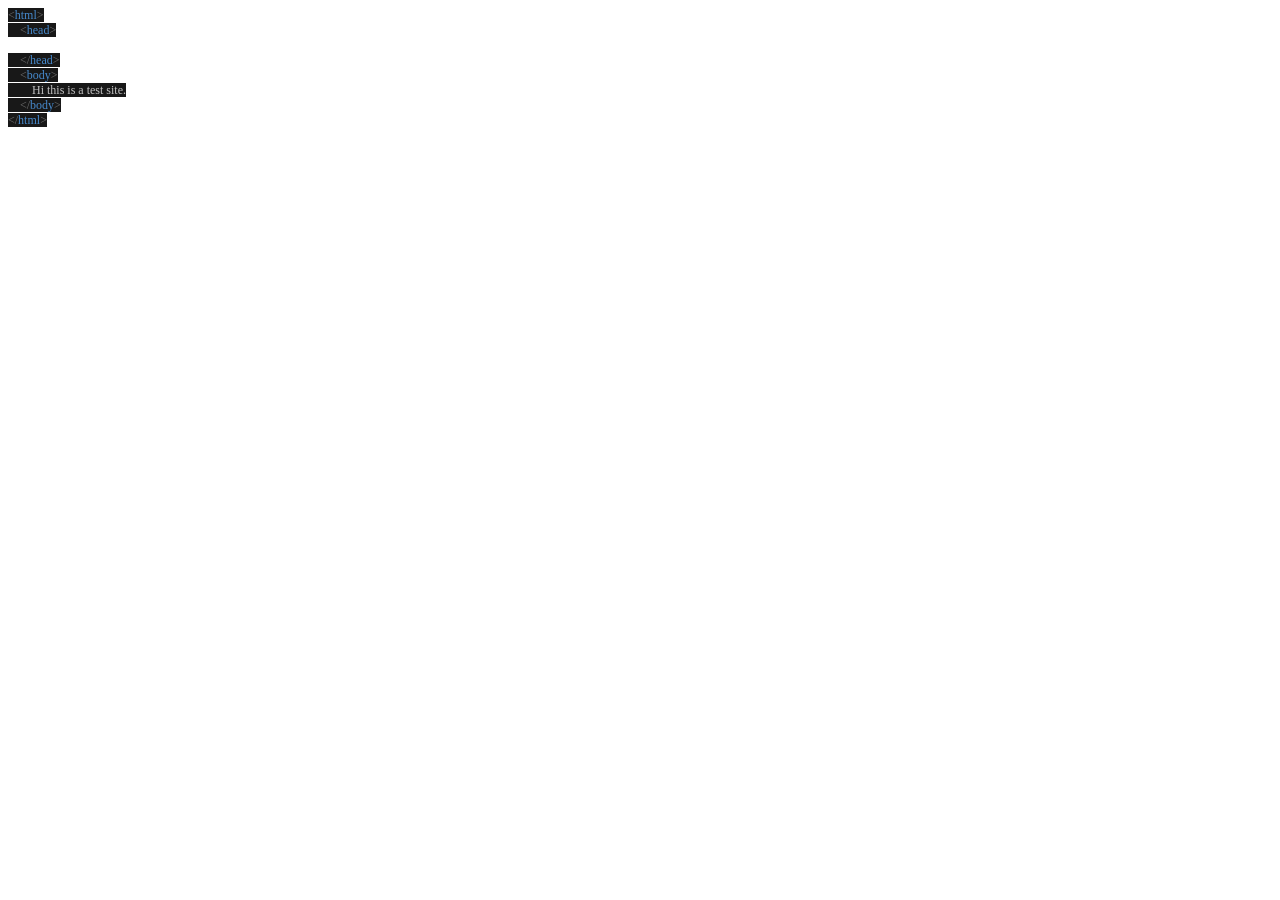
==== index.html @ cca5cbcf "Initial page" ====
<!DOCTYPE html PUBLIC "-//W3C//DTD HTML 4.01//EN" "http://www.w3.org/TR/html4/strict.dtd">
<html>
<head>
  <meta http-equiv="Content-Type" content="text/html; charset=utf-8">
  <meta http-equiv="Content-Style-Type" content="text/css">
  <title></title>
  <meta name="Generator" content="Cocoa HTML Writer">
  <meta name="CocoaVersion" content="2685.7">
  <style type="text/css">
    p.p1 {margin: 0.0px 0.0px 0.0px 0.0px; font: 12.0px Menlo; color: #4689cc; -webkit-text-stroke: #4689cc}
    p.p2 {margin: 0.0px 0.0px 0.0px 0.0px; font: 12.0px Menlo; color: #c1c1c1; -webkit-text-stroke: #c1c1c1}
    p.p3 {margin: 0.0px 0.0px 0.0px 0.0px; font: 12.0px Menlo; color: #c1c1c1; -webkit-text-stroke: #c1c1c1; min-height: 14.0px}
    span.s1 {font-kerning: none; color: #6d6d6d; background-color: #181818; -webkit-text-stroke: 0px #6d6d6d}
    span.s2 {font-kerning: none; background-color: #181818}
    span.s3 {font-kerning: none; color: #4689cc; background-color: #181818; -webkit-text-stroke: 0px #4689cc}
    span.s4 {font-kerning: none}
  </style>
</head>
<body>
<p class="p1"><span class="s1">&lt;</span><span class="s2">html</span><span class="s1">&gt;</span></p>
<p class="p2"><span class="s2"><span class="Apple-converted-space">    </span></span><span class="s1">&lt;</span><span class="s3">head</span><span class="s1">&gt;</span></p>
<p class="p3"><span class="s4"></span><br></p>
<p class="p2"><span class="s2"><span class="Apple-converted-space">    </span></span><span class="s1">&lt;/</span><span class="s3">head</span><span class="s1">&gt;</span></p>
<p class="p2"><span class="s2"><span class="Apple-converted-space">    </span></span><span class="s1">&lt;</span><span class="s3">body</span><span class="s1">&gt;</span></p>
<p class="p2"><span class="s2"><span class="Apple-converted-space">        </span>Hi this is a test site.</span></p>
<p class="p2"><span class="s2"><span class="Apple-converted-space">    </span></span><span class="s1">&lt;/</span><span class="s3">body</span><span class="s1">&gt;</span></p>
<p class="p1"><span class="s1">&lt;/</span><span class="s2">html</span><span class="s1">&gt;</span></p>
</body>
</html>
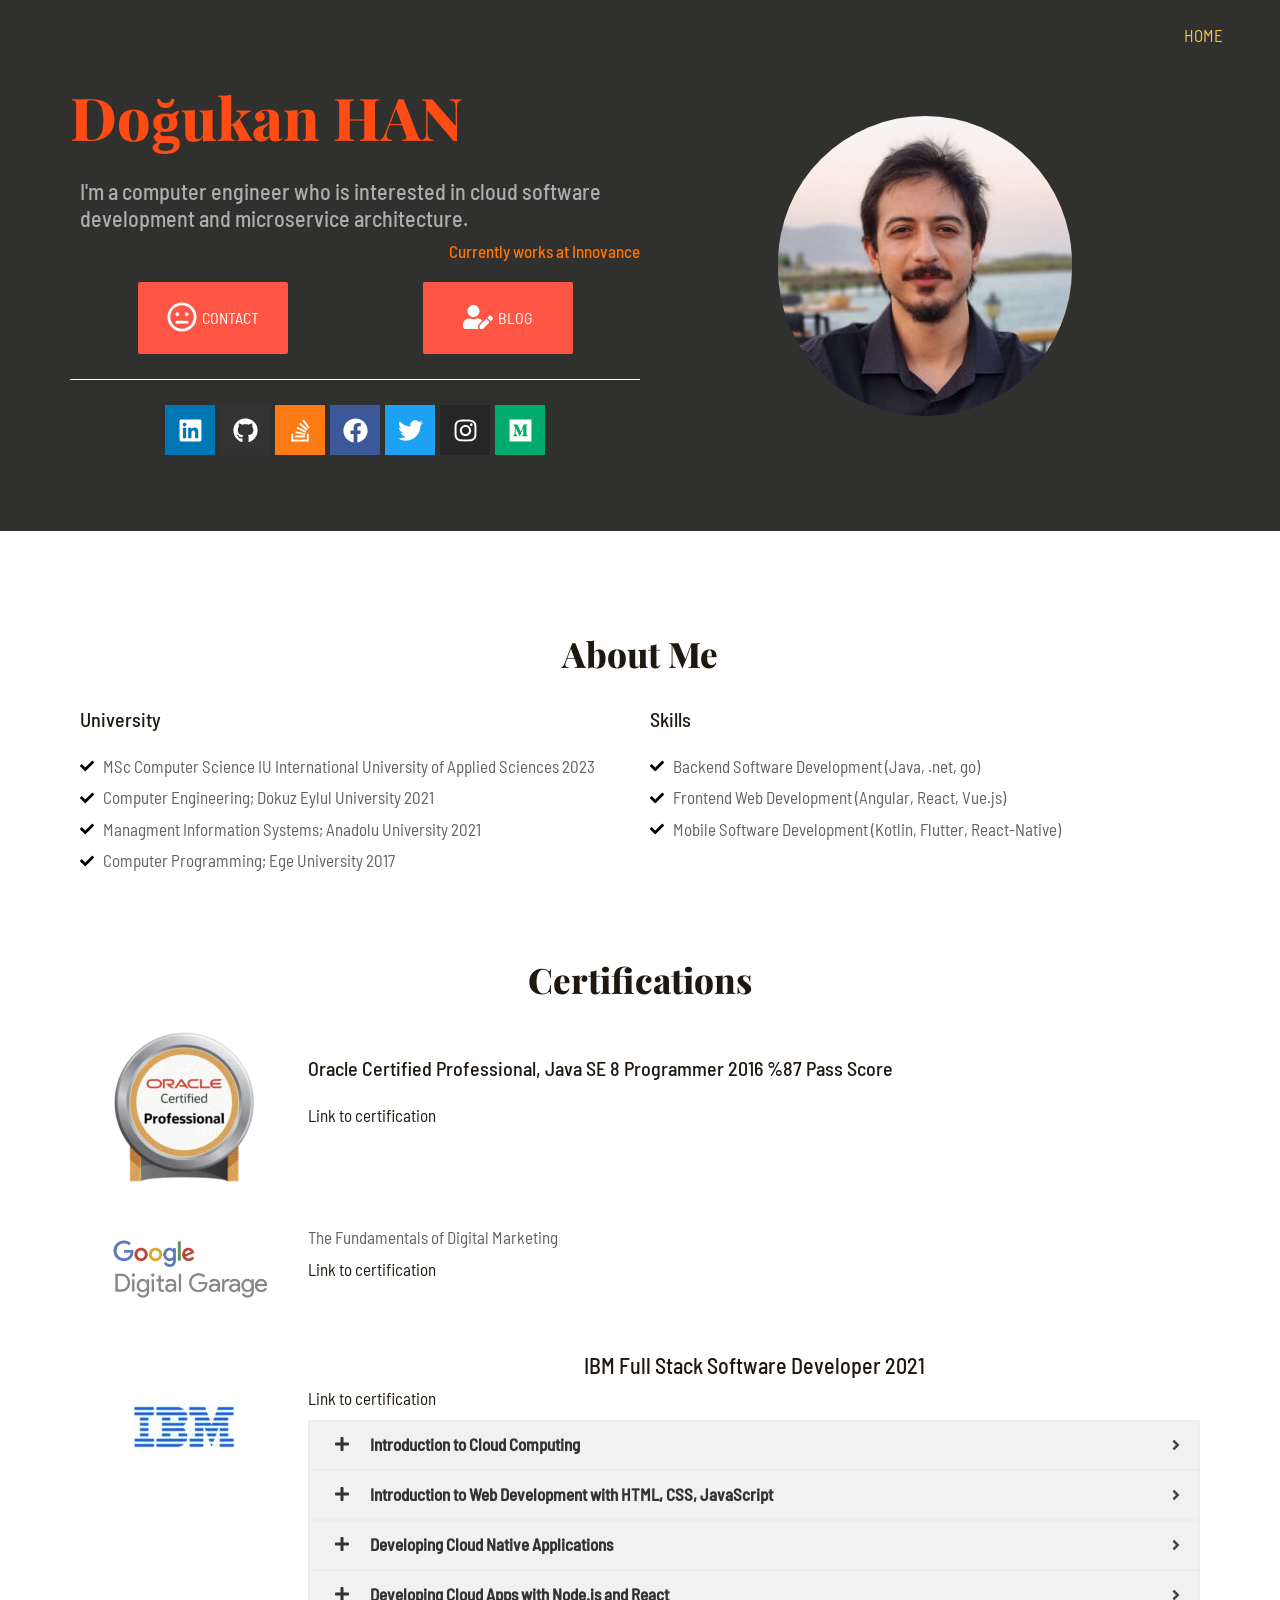
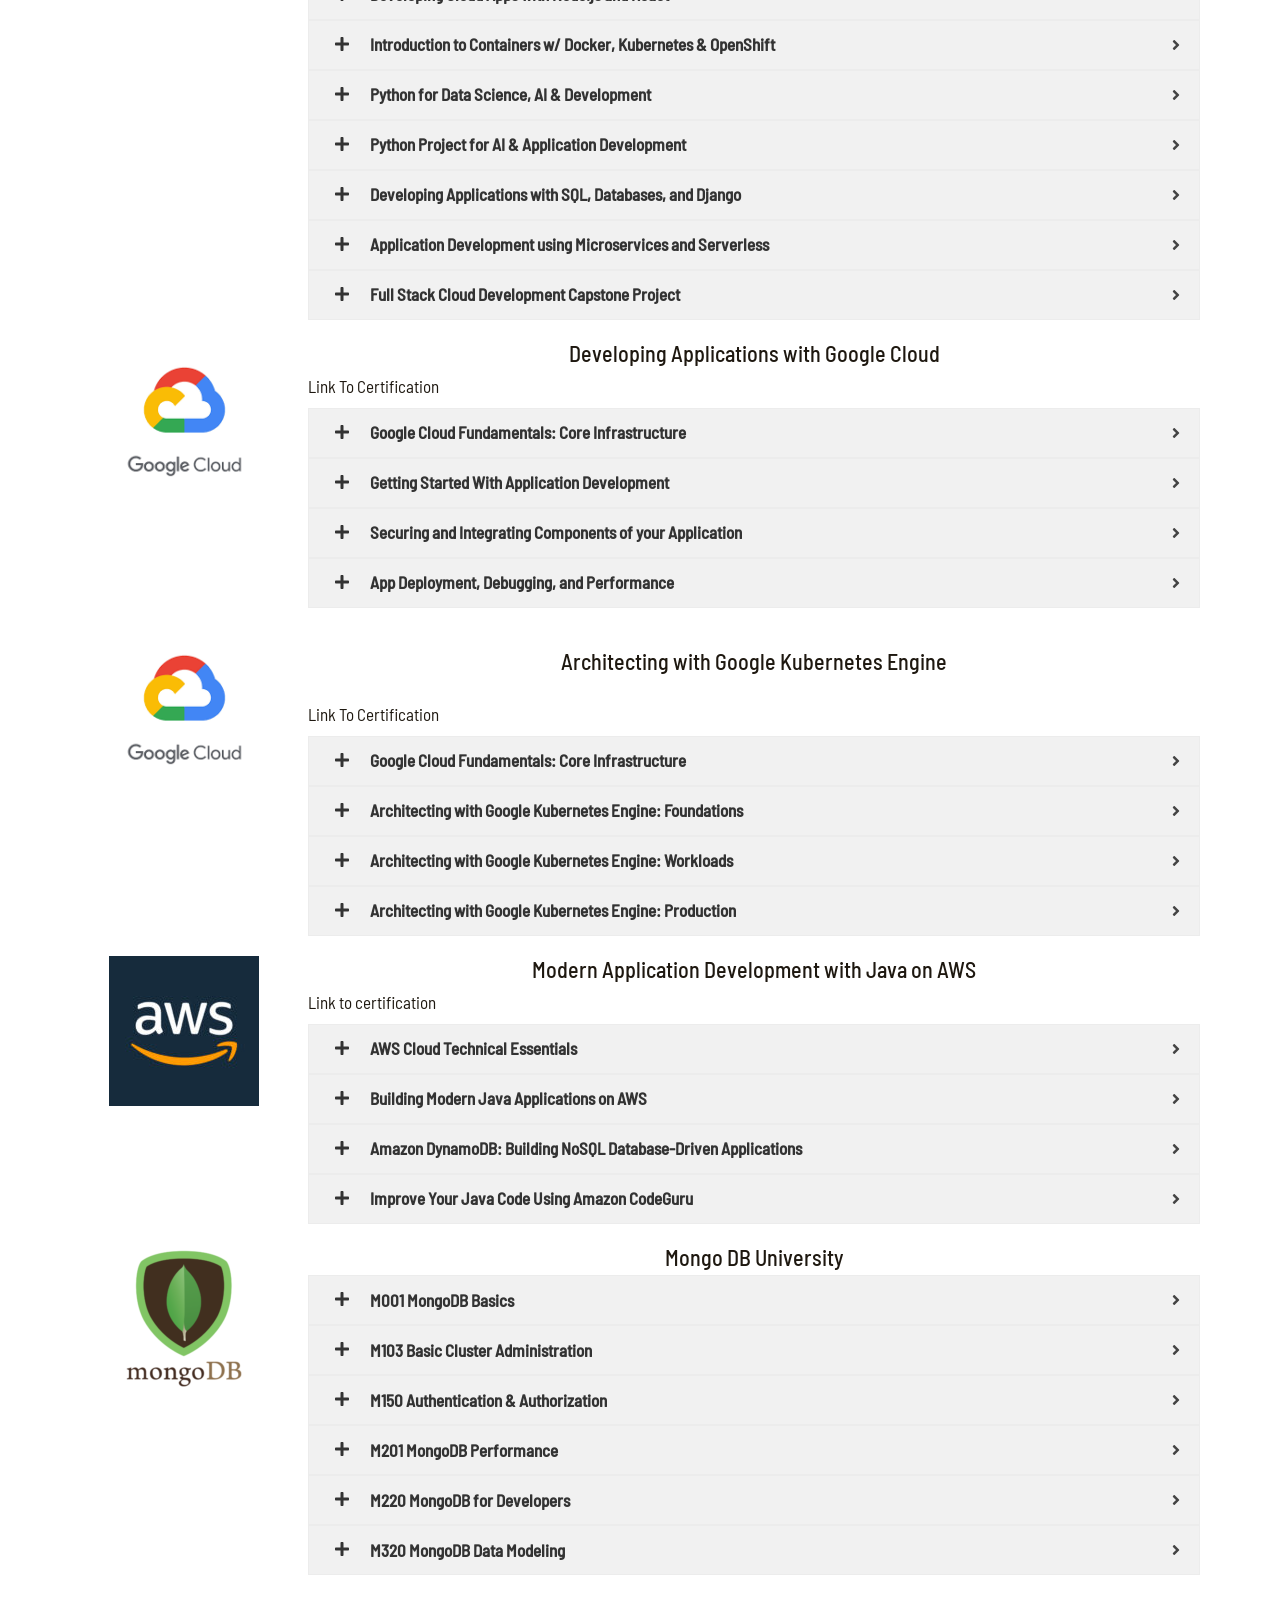
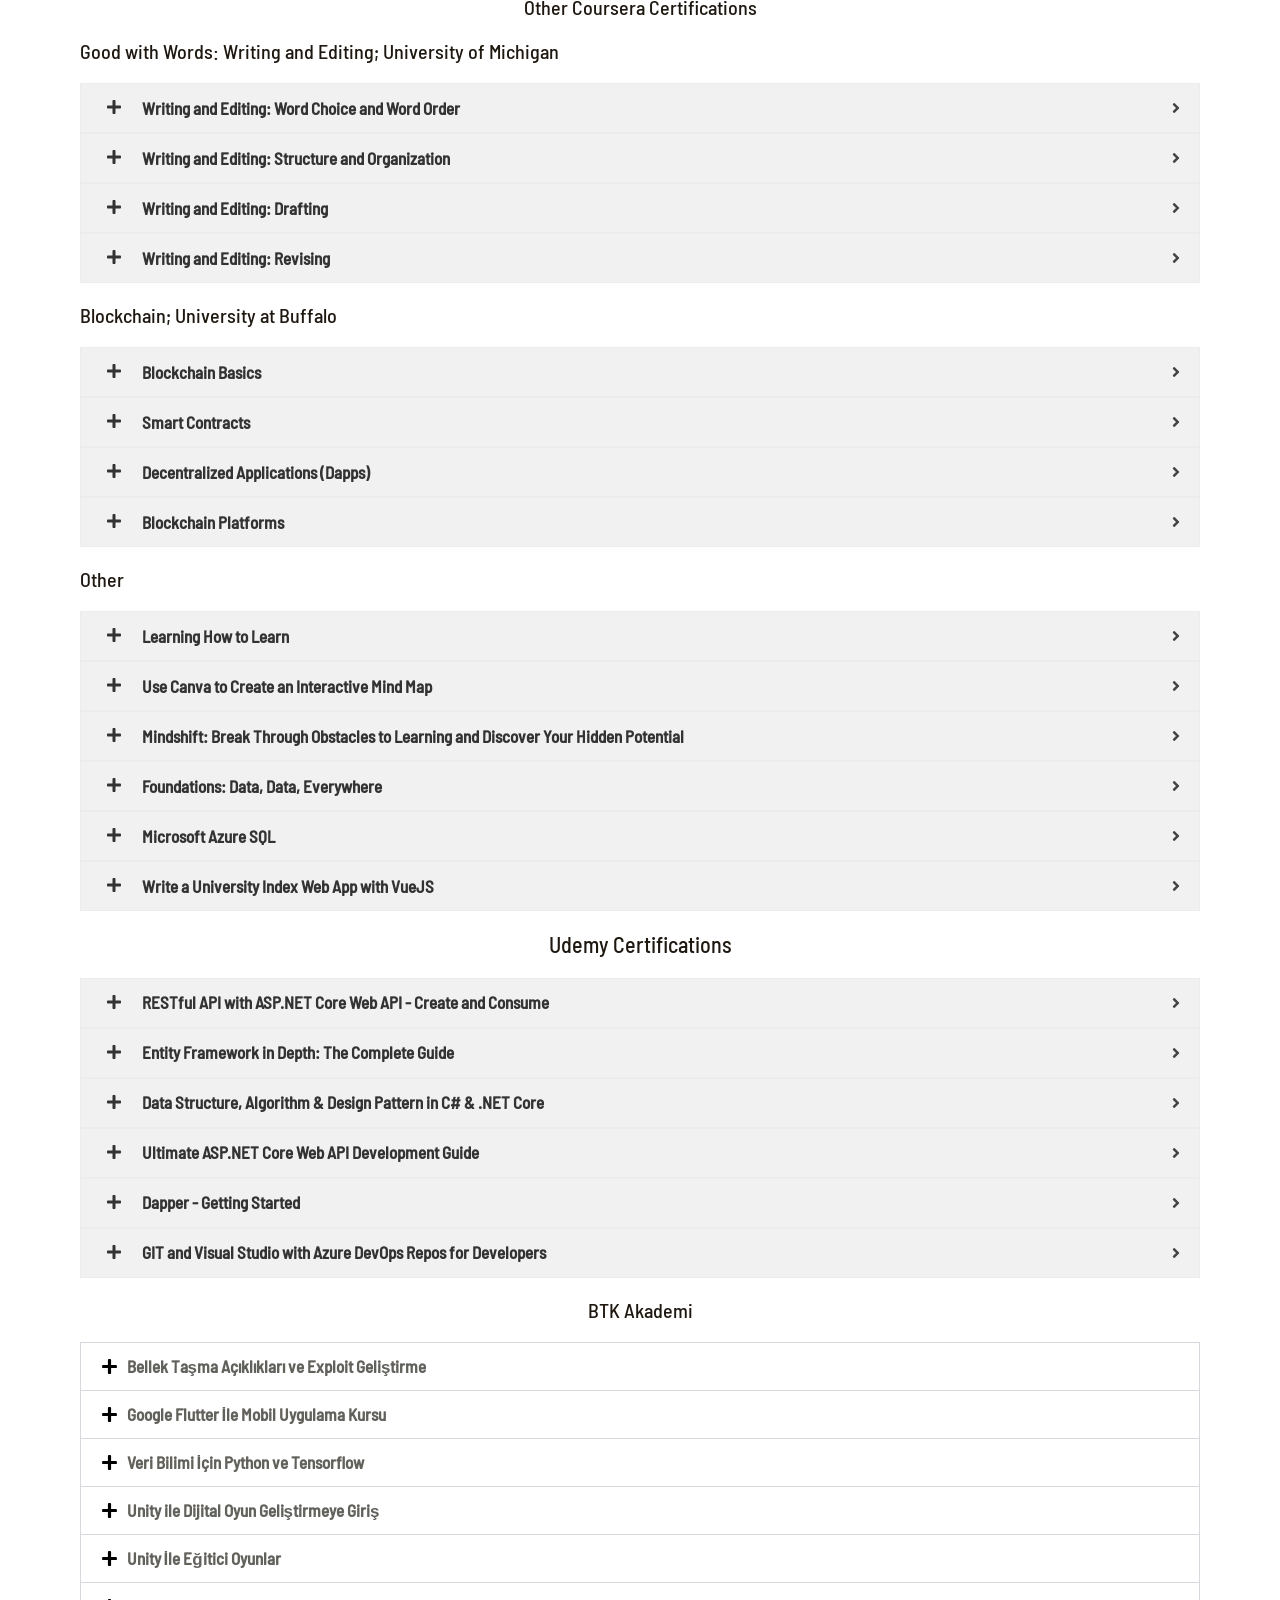
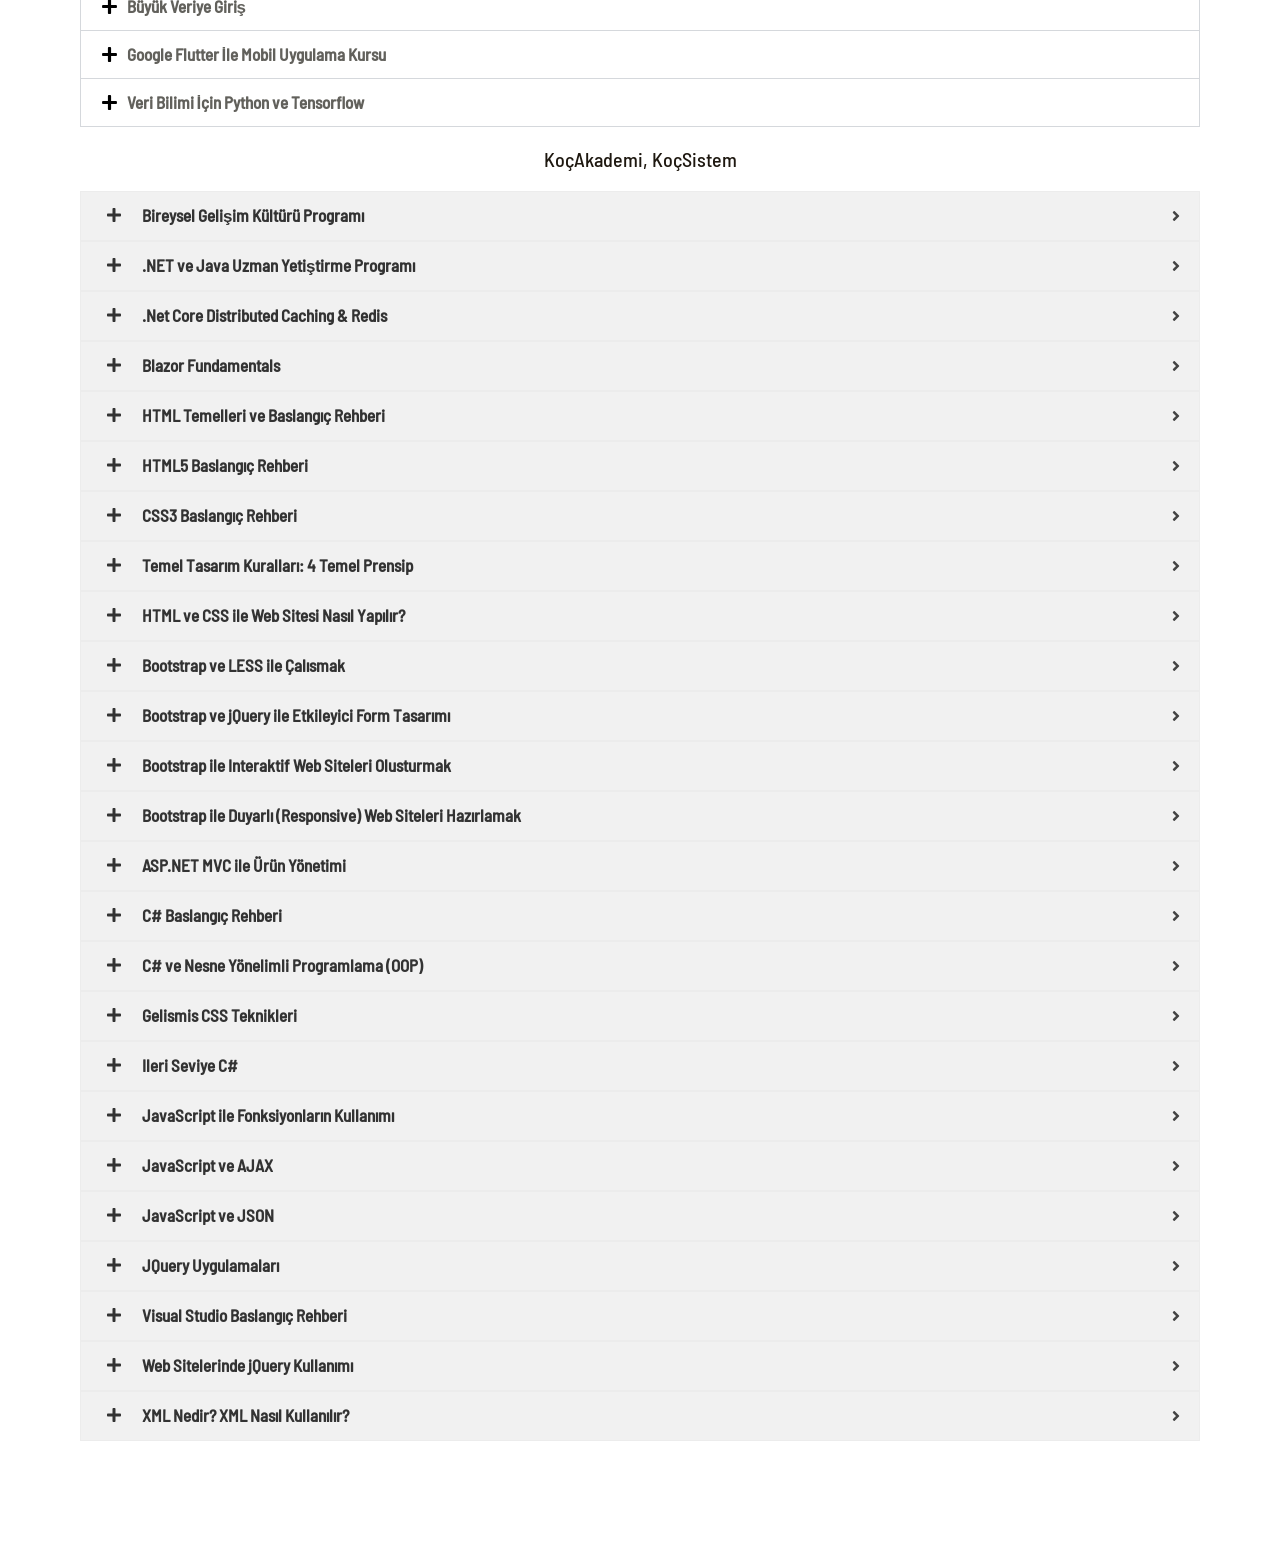
==== commit 81b5bfbe: "Update" ====
--- a/index.html
+++ b/index.html
@@ -1,29 +1,890 @@
-<!DOCTYPE html PUBLIC "-//W3C//DTD HTML 4.01//EN" "http://www.w3.org/TR/html4/strict.dtd">
-<html>
+<!doctype html>
+<!DOCTYPE html>
+
+<html lang="en">
 <head>
-  <meta http-equiv="Content-Type" content="text/html; charset=utf-8">
-  <meta http-equiv="Content-Style-Type" content="text/css">
-  <title></title>
-  <meta name="Generator" content="Cocoa HTML Writer">
-  <meta name="CocoaVersion" content="2685.7">
-  <style type="text/css">
-    p.p1 {margin: 0.0px 0.0px 0.0px 0.0px; font: 12.0px Menlo; color: #4689cc; -webkit-text-stroke: #4689cc}
-    p.p2 {margin: 0.0px 0.0px 0.0px 0.0px; font: 12.0px Menlo; color: #c1c1c1; -webkit-text-stroke: #c1c1c1}
-    p.p3 {margin: 0.0px 0.0px 0.0px 0.0px; font: 12.0px Menlo; color: #c1c1c1; -webkit-text-stroke: #c1c1c1; min-height: 14.0px}
-    span.s1 {font-kerning: none; color: #6d6d6d; background-color: #181818; -webkit-text-stroke: 0px #6d6d6d}
-    span.s2 {font-kerning: none; background-color: #181818}
-    span.s3 {font-kerning: none; color: #4689cc; background-color: #181818; -webkit-text-stroke: 0px #4689cc}
-    span.s4 {font-kerning: none}
-  </style>
-</head>
-<body>
-<p class="p1"><span class="s1">&lt;</span><span class="s2">html</span><span class="s1">&gt;</span></p>
-<p class="p2"><span class="s2"><span class="Apple-converted-space">    </span></span><span class="s1">&lt;</span><span class="s3">head</span><span class="s1">&gt;</span></p>
-<p class="p3"><span class="s4"></span><br></p>
-<p class="p2"><span class="s2"><span class="Apple-converted-space">    </span></span><span class="s1">&lt;/</span><span class="s3">head</span><span class="s1">&gt;</span></p>
-<p class="p2"><span class="s2"><span class="Apple-converted-space">    </span></span><span class="s1">&lt;</span><span class="s3">body</span><span class="s1">&gt;</span></p>
-<p class="p2"><span class="s2"><span class="Apple-converted-space">        </span>Hi this is a test site.</span></p>
-<p class="p2"><span class="s2"><span class="Apple-converted-space">    </span></span><span class="s1">&lt;/</span><span class="s3">body</span><span class="s1">&gt;</span></p>
-<p class="p1"><span class="s1">&lt;/</span><span class="s2">html</span><span class="s1">&gt;</span></p>
-</body>
+<meta charset="utf-8"/>
+<meta content="width=device-width, initial-scale=1" name="viewport"/>
+
+<title>Dogukan HAN – Personal website of dogukan han.</title>
+<meta content="max-image-preview:large" name="robots"/>
+
+
+
+
+
+<style id="wp-img-auto-sizes-contain-inline-css">
+img:is([sizes=auto i],[sizes^="auto," i]){contain-intrinsic-size:3000px 1500px}
+/*# sourceURL=wp-img-auto-sizes-contain-inline-css */
+</style>
+<link href="/assets/1456539b3b59-main.min.css" id="astra-theme-css-css" media="all" rel="stylesheet"/>
+<style id="astra-theme-css-inline-css">
+.ast-no-sidebar .entry-content .alignfull {margin-left: calc( -50vw + 50%);margin-right: calc( -50vw + 50%);max-width: 100vw;width: 100vw;}.ast-no-sidebar .entry-content .alignwide {margin-left: calc(-41vw + 50%);margin-right: calc(-41vw + 50%);max-width: unset;width: unset;}.ast-no-sidebar .entry-content .alignfull .alignfull,.ast-no-sidebar .entry-content .alignfull .alignwide,.ast-no-sidebar .entry-content .alignwide .alignfull,.ast-no-sidebar .entry-content .alignwide .alignwide,.ast-no-sidebar .entry-content .wp-block-column .alignfull,.ast-no-sidebar .entry-content .wp-block-column .alignwide{width: 100%;margin-left: auto;margin-right: auto;}.wp-block-gallery,.blocks-gallery-grid {margin: 0;}.wp-block-separator {max-width: 100px;}.wp-block-separator.is-style-wide,.wp-block-separator.is-style-dots {max-width: none;}.entry-content .has-2-columns .wp-block-column:first-child {padding-right: 10px;}.entry-content .has-2-columns .wp-block-column:last-child {padding-left: 10px;}@media (max-width: 782px) {.entry-content .wp-block-columns .wp-block-column {flex-basis: 100%;}.entry-content .has-2-columns .wp-block-column:first-child {padding-right: 0;}.entry-content .has-2-columns .wp-block-column:last-child {padding-left: 0;}}body .entry-content .wp-block-latest-posts {margin-left: 0;}body .entry-content .wp-block-latest-posts li {list-style: none;}.ast-no-sidebar .ast-container .entry-content .wp-block-latest-posts {margin-left: 0;}.ast-header-break-point .entry-content .alignwide {margin-left: auto;margin-right: auto;}.entry-content .blocks-gallery-item img {margin-bottom: auto;}.wp-block-pullquote {border-top: 4px solid #555d66;border-bottom: 4px solid #555d66;color: #40464d;}:root{--ast-post-nav-space:0;--ast-container-default-xlg-padding:6.67em;--ast-container-default-lg-padding:5.67em;--ast-container-default-slg-padding:4.34em;--ast-container-default-md-padding:3.34em;--ast-container-default-sm-padding:6.67em;--ast-container-default-xs-padding:2.4em;--ast-container-default-xxs-padding:1.4em;--ast-code-block-background:#EEEEEE;--ast-comment-inputs-background:#FAFAFA;--ast-normal-container-width:1200px;--ast-narrow-container-width:750px;--ast-blog-title-font-weight:normal;--ast-blog-meta-weight:inherit;}html{font-size:106.25%;}a,.page-title{color:var(--ast-global-color-2);}a:hover,a:focus{color:var(--ast-global-color-1);}body,button,input,select,textarea,.ast-button,.ast-custom-button{font-family:'Barlow Semi Condensed',sans-serif;font-weight:400;font-size:17px;font-size:1rem;}blockquote{color:var(--ast-global-color-3);}h1,.entry-content h1,h2,.entry-content h2,h3,.entry-content h3,h4,.entry-content h4,h5,.entry-content h5,h6,.entry-content h6,.site-title,.site-title a{font-family:'Barlow Semi Condensed',sans-serif;font-weight:500;}.site-title{font-size:35px;font-size:2.0588235294118rem;display:none;}.site-header .site-description{font-size:15px;font-size:0.88235294117647rem;display:none;}.entry-title{font-size:30px;font-size:1.7647058823529rem;}.archive .ast-article-post .ast-article-inner,.blog .ast-article-post .ast-article-inner,.archive .ast-article-post .ast-article-inner:hover,.blog .ast-article-post .ast-article-inner:hover{overflow:hidden;}h1,.entry-content h1{font-size:83px;font-size:4.8823529411765rem;font-weight:800;font-family:'Playfair Display',serif;line-height:1.4em;}h2,.entry-content h2{font-size:50px;font-size:2.9411764705882rem;font-weight:800;font-family:'Playfair Display',serif;line-height:1.3em;}h3,.entry-content h3{font-size:35px;font-size:2.0588235294118rem;font-weight:800;font-family:'Playfair Display',serif;line-height:1.3em;}h4,.entry-content h4{font-size:22px;font-size:1.2941176470588rem;line-height:1.2em;font-family:'Barlow Semi Condensed',sans-serif;}h5,.entry-content h5{font-size:20px;font-size:1.1764705882353rem;line-height:1.2em;font-family:'Barlow Semi Condensed',sans-serif;}h6,.entry-content h6{font-size:17px;font-size:1rem;line-height:1.25em;font-family:'Barlow Semi Condensed',sans-serif;}::selection{background-color:var(--ast-global-color-0);color:#000000;}body,h1,.entry-title a,.entry-content h1,h2,.entry-content h2,h3,.entry-content h3,h4,.entry-content h4,h5,.entry-content h5,h6,.entry-content h6{color:var(--ast-global-color-3);}.tagcloud a:hover,.tagcloud a:focus,.tagcloud a.current-item{color:#ffffff;border-color:var(--ast-global-color-2);background-color:var(--ast-global-color-2);}input:focus,input[type="text"]:focus,input[type="email"]:focus,input[type="url"]:focus,input[type="password"]:focus,input[type="reset"]:focus,input[type="search"]:focus,textarea:focus{border-color:var(--ast-global-color-2);}input[type="radio"]:checked,input[type=reset],input[type="checkbox"]:checked,input[type="checkbox"]:hover:checked,input[type="checkbox"]:focus:checked,input[type=range]::-webkit-slider-thumb{border-color:var(--ast-global-color-2);background-color:var(--ast-global-color-2);box-shadow:none;}.site-footer a:hover + .post-count,.site-footer a:focus + .post-count{background:var(--ast-global-color-2);border-color:var(--ast-global-color-2);}.single .nav-links .nav-previous,.single .nav-links .nav-next{color:var(--ast-global-color-2);}.entry-meta,.entry-meta *{line-height:1.45;color:var(--ast-global-color-2);}.entry-meta a:not(.ast-button):hover,.entry-meta a:not(.ast-button):hover *,.entry-meta a:not(.ast-button):focus,.entry-meta a:not(.ast-button):focus *,.page-links > .page-link,.page-links .page-link:hover,.post-navigation a:hover{color:var(--ast-global-color-1);}#cat option,.secondary .calendar_wrap thead a,.secondary .calendar_wrap thead a:visited{color:var(--ast-global-color-2);}.secondary .calendar_wrap #today,.ast-progress-val span{background:var(--ast-global-color-2);}.secondary a:hover + .post-count,.secondary a:focus + .post-count{background:var(--ast-global-color-2);border-color:var(--ast-global-color-2);}.calendar_wrap #today > a{color:#ffffff;}.page-links .page-link,.single .post-navigation a{color:var(--ast-global-color-2);}.ast-search-menu-icon .search-form button.search-submit{padding:0 4px;}.ast-search-menu-icon form.search-form{padding-right:0;}.ast-search-menu-icon.slide-search input.search-field{width:0;}.ast-header-search .ast-search-menu-icon.ast-dropdown-active .search-form,.ast-header-search .ast-search-menu-icon.ast-dropdown-active .search-field:focus{transition:all 0.2s;}.search-form input.search-field:focus{outline:none;}.widget-title,.widget .wp-block-heading{font-size:24px;font-size:1.4117647058824rem;color:var(--ast-global-color-3);}.ast-search-menu-icon.slide-search a:focus-visible:focus-visible,.astra-search-icon:focus-visible,#close:focus-visible,a:focus-visible,.ast-menu-toggle:focus-visible,.site .skip-link:focus-visible,.wp-block-loginout input:focus-visible,.wp-block-search.wp-block-search__button-inside .wp-block-search__inside-wrapper,.ast-header-navigation-arrow:focus-visible,.woocommerce .wc-proceed-to-checkout > .checkout-button:focus-visible,.woocommerce .woocommerce-MyAccount-navigation ul li a:focus-visible,.ast-orders-table__row .ast-orders-table__cell:focus-visible,.woocommerce .woocommerce-order-details .order-again > .button:focus-visible,.woocommerce .woocommerce-message a.button.wc-forward:focus-visible,.woocommerce #minus_qty:focus-visible,.woocommerce #plus_qty:focus-visible,a#ast-apply-coupon:focus-visible,.woocommerce .woocommerce-info a:focus-visible,.woocommerce .astra-shop-summary-wrap a:focus-visible,.woocommerce a.wc-forward:focus-visible,#ast-apply-coupon:focus-visible,.woocommerce-js .woocommerce-mini-cart-item a.remove:focus-visible,#close:focus-visible,.button.search-submit:focus-visible,#search_submit:focus,.normal-search:focus-visible,.ast-header-account-wrap:focus-visible,.woocommerce .ast-on-card-button.ast-quick-view-trigger:focus{outline-style:dotted;outline-color:inherit;outline-width:thin;}input:focus,input[type="text"]:focus,input[type="email"]:focus,input[type="url"]:focus,input[type="password"]:focus,input[type="reset"]:focus,input[type="search"]:focus,input[type="number"]:focus,textarea:focus,.wp-block-search__input:focus,[data-section="section-header-mobile-trigger"] .ast-button-wrap .ast-mobile-menu-trigger-minimal:focus,.ast-mobile-popup-drawer.active .menu-toggle-close:focus,.woocommerce-ordering select.orderby:focus,#ast-scroll-top:focus,#coupon_code:focus,.woocommerce-page #comment:focus,.woocommerce #reviews #respond input#submit:focus,.woocommerce a.add_to_cart_button:focus,.woocommerce .button.single_add_to_cart_button:focus,.woocommerce .woocommerce-cart-form button:focus,.woocommerce .woocommerce-cart-form__cart-item .quantity .qty:focus,.woocommerce .woocommerce-billing-fields .woocommerce-billing-fields__field-wrapper .woocommerce-input-wrapper > .input-text:focus,.woocommerce #order_comments:focus,.woocommerce #place_order:focus,.woocommerce .woocommerce-address-fields .woocommerce-address-fields__field-wrapper .woocommerce-input-wrapper > .input-text:focus,.woocommerce .woocommerce-MyAccount-content form button:focus,.woocommerce .woocommerce-MyAccount-content .woocommerce-EditAccountForm .woocommerce-form-row .woocommerce-Input.input-text:focus,.woocommerce .ast-woocommerce-container .woocommerce-pagination ul.page-numbers li a:focus,body #content .woocommerce form .form-row .select2-container--default .select2-selection--single:focus,#ast-coupon-code:focus,.woocommerce.woocommerce-js .quantity input[type=number]:focus,.woocommerce-js .woocommerce-mini-cart-item .quantity input[type=number]:focus,.woocommerce p#ast-coupon-trigger:focus{border-style:dotted;border-color:inherit;border-width:thin;}input{outline:none;}body .ast-oembed-container *{position:absolute;top:0;width:100%;height:100%;left:0;}body .wp-block-embed-pocket-casts .ast-oembed-container *{position:unset;}.ast-single-post-featured-section + article {margin-top: 2em;}.site-content .ast-single-post-featured-section img {width: 100%;overflow: hidden;object-fit: cover;}.site > .ast-single-related-posts-container {margin-top: 0;}@media (min-width: 922px) {.ast-desktop .ast-container--narrow {max-width: var(--ast-narrow-container-width);margin: 0 auto;}}.ast-page-builder-template .hentry {margin: 0;}.ast-page-builder-template .site-content > .ast-container {max-width: 100%;padding: 0;}.ast-page-builder-template .site .site-content #primary {padding: 0;margin: 0;}.ast-page-builder-template .no-results {text-align: center;margin: 4em auto;}.ast-page-builder-template .ast-pagination {padding: 2em;}.ast-page-builder-template .entry-header.ast-no-title.ast-no-thumbnail {margin-top: 0;}.ast-page-builder-template .entry-header.ast-header-without-markup {margin-top: 0;margin-bottom: 0;}.ast-page-builder-template .entry-header.ast-no-title.ast-no-meta {margin-bottom: 0;}.ast-page-builder-template.single .post-navigation {padding-bottom: 2em;}.ast-page-builder-template.single-post .site-content > .ast-container {max-width: 100%;}.ast-page-builder-template .entry-header {margin-top: 4em;margin-left: auto;margin-right: auto;padding-left: 20px;padding-right: 20px;}.single.ast-page-builder-template .entry-header {padding-left: 20px;padding-right: 20px;}.ast-page-builder-template .ast-archive-description {margin: 4em auto 0;padding-left: 20px;padding-right: 20px;}.ast-page-builder-template.ast-no-sidebar .entry-content .alignwide {margin-left: 0;margin-right: 0;}@media (max-width:921.9px){#ast-desktop-header{display:none;}}@media (min-width:922px){#ast-mobile-header{display:none;}}.wp-block-buttons.aligncenter{justify-content:center;}@media (max-width:921px){.ast-theme-transparent-header #primary,.ast-theme-transparent-header #secondary{padding:0;}}@media (max-width:921px){.ast-plain-container.ast-no-sidebar #primary{padding:0;}}.ast-plain-container.ast-no-sidebar #primary{margin-top:0;margin-bottom:0;}@media (min-width:1200px){.wp-block-group .has-background{padding:20px;}}@media (min-width:1200px){.ast-no-sidebar.ast-separate-container .entry-content .wp-block-group.alignwide,.ast-no-sidebar.ast-separate-container .entry-content .wp-block-cover.alignwide{margin-left:-20px;margin-right:-20px;padding-left:20px;padding-right:20px;}.ast-no-sidebar.ast-separate-container .entry-content .wp-block-cover.alignfull,.ast-no-sidebar.ast-separate-container .entry-content .wp-block-group.alignfull{margin-left:-6.67em;margin-right:-6.67em;padding-left:6.67em;padding-right:6.67em;}}@media (min-width:1200px){.wp-block-cover-image.alignwide .wp-block-cover__inner-container,.wp-block-cover.alignwide .wp-block-cover__inner-container,.wp-block-cover-image.alignfull .wp-block-cover__inner-container,.wp-block-cover.alignfull .wp-block-cover__inner-container{width:100%;}}.wp-block-columns{margin-bottom:unset;}.wp-block-image.size-full{margin:2rem 0;}.wp-block-separator.has-background{padding:0;}.wp-block-gallery{margin-bottom:1.6em;}.wp-block-group{padding-top:4em;padding-bottom:4em;}.wp-block-group__inner-container .wp-block-columns:last-child,.wp-block-group__inner-container :last-child,.wp-block-table table{margin-bottom:0;}.blocks-gallery-grid{width:100%;}.wp-block-navigation-link__content{padding:5px 0;}.wp-block-group .wp-block-group .has-text-align-center,.wp-block-group .wp-block-column .has-text-align-center{max-width:100%;}.has-text-align-center{margin:0 auto;}@media (min-width:1200px){.wp-block-cover__inner-container,.alignwide .wp-block-group__inner-container,.alignfull .wp-block-group__inner-container{max-width:1200px;margin:0 auto;}.wp-block-group.alignnone,.wp-block-group.aligncenter,.wp-block-group.alignleft,.wp-block-group.alignright,.wp-block-group.alignwide,.wp-block-columns.alignwide{margin:2rem 0 1rem 0;}}@media (max-width:1200px){.wp-block-group{padding:3em;}.wp-block-group .wp-block-group{padding:1.5em;}.wp-block-columns,.wp-block-column{margin:1rem 0;}}@media (min-width:921px){.wp-block-columns .wp-block-group{padding:2em;}}@media (max-width:544px){.wp-block-cover-image .wp-block-cover__inner-container,.wp-block-cover .wp-block-cover__inner-container{width:unset;}.wp-block-cover,.wp-block-cover-image{padding:2em 0;}.wp-block-group,.wp-block-cover{padding:2em;}.wp-block-media-text__media img,.wp-block-media-text__media video{width:unset;max-width:100%;}.wp-block-media-text.has-background .wp-block-media-text__content{padding:1em;}}.wp-block-image.aligncenter{margin-left:auto;margin-right:auto;}.wp-block-table.aligncenter{margin-left:auto;margin-right:auto;}@media (min-width:544px){.entry-content .wp-block-media-text.has-media-on-the-right .wp-block-media-text__content{padding:0 8% 0 0;}.entry-content .wp-block-media-text .wp-block-media-text__content{padding:0 0 0 8%;}.ast-plain-container .site-content .entry-content .has-custom-content-position.is-position-bottom-left > *,.ast-plain-container .site-content .entry-content .has-custom-content-position.is-position-bottom-right > *,.ast-plain-container .site-content .entry-content .has-custom-content-position.is-position-top-left > *,.ast-plain-container .site-content .entry-content .has-custom-content-position.is-position-top-right > *,.ast-plain-container .site-content .entry-content .has-custom-content-position.is-position-center-right > *,.ast-plain-container .site-content .entry-content .has-custom-content-position.is-position-center-left > *{margin:0;}}@media (max-width:544px){.entry-content .wp-block-media-text .wp-block-media-text__content{padding:8% 0;}.wp-block-media-text .wp-block-media-text__media img{width:auto;max-width:100%;}}.wp-block-button.is-style-outline .wp-block-button__link{border-color:rgba(0,0,0,0);border-top-width:2px;border-right-width:2px;border-bottom-width:2px;border-left-width:2px;}div.wp-block-button.is-style-outline > .wp-block-button__link:not(.has-text-color),div.wp-block-button.wp-block-button__link.is-style-outline:not(.has-text-color){color:rgba(0,0,0,0);}.wp-block-button.is-style-outline .wp-block-button__link:hover,.wp-block-buttons .wp-block-button.is-style-outline .wp-block-button__link:focus,.wp-block-buttons .wp-block-button.is-style-outline > .wp-block-button__link:not(.has-text-color):hover,.wp-block-buttons .wp-block-button.wp-block-button__link.is-style-outline:not(.has-text-color):hover{color:var(--ast-global-color-2);background-color:rgba(0,0,0,0);border-color:rgba(0,0,0,0);}.post-page-numbers.current .page-link,.ast-pagination .page-numbers.current{color:#000000;border-color:var(--ast-global-color-0);background-color:var(--ast-global-color-0);}@media (max-width:921px){.wp-block-button.is-style-outline .wp-block-button__link{padding-top:calc(15px - 2px);padding-right:calc(30px - 2px);padding-bottom:calc(15px - 2px);padding-left:calc(30px - 2px);}}@media (max-width:544px){.wp-block-button.is-style-outline .wp-block-button__link{padding-top:calc(15px - 2px);padding-right:calc(30px - 2px);padding-bottom:calc(15px - 2px);padding-left:calc(30px - 2px);}}@media (min-width:544px){.entry-content > .alignleft{margin-right:20px;}.entry-content > .alignright{margin-left:20px;}.wp-block-group.has-background{padding:20px;}}.wp-block-buttons .wp-block-button.is-style-outline .wp-block-button__link.wp-element-button,.ast-outline-button,.wp-block-uagb-buttons-child .uagb-buttons-repeater.ast-outline-button{border-color:rgba(0,0,0,0);border-top-width:2px;border-right-width:2px;border-bottom-width:2px;border-left-width:2px;font-family:inherit;font-weight:inherit;font-size:16px;font-size:0.94117647058824rem;line-height:1em;border-top-left-radius:2px;border-top-right-radius:2px;border-bottom-right-radius:2px;border-bottom-left-radius:2px;}.wp-block-buttons .wp-block-button.is-style-outline > .wp-block-button__link:not(.has-text-color),.wp-block-buttons .wp-block-button.wp-block-button__link.is-style-outline:not(.has-text-color),.ast-outline-button{color:rgba(0,0,0,0);}.wp-block-button.is-style-outline .wp-block-button__link:hover,.wp-block-buttons .wp-block-button.is-style-outline .wp-block-button__link:focus,.wp-block-buttons .wp-block-button.is-style-outline > .wp-block-button__link:not(.has-text-color):hover,.wp-block-buttons .wp-block-button.wp-block-button__link.is-style-outline:not(.has-text-color):hover,.ast-outline-button:hover,.ast-outline-button:focus,.wp-block-uagb-buttons-child .uagb-buttons-repeater.ast-outline-button:hover,.wp-block-uagb-buttons-child .uagb-buttons-repeater.ast-outline-button:focus{color:var(--ast-global-color-2);background-color:rgba(0,0,0,0);border-color:rgba(0,0,0,0);}.wp-block-button .wp-block-button__link.wp-element-button.is-style-outline:not(.has-background),.wp-block-button.is-style-outline>.wp-block-button__link.wp-element-button:not(.has-background),.ast-outline-button{background-color:rgba(0,0,0,0);}.entry-content[data-ast-blocks-layout] > figure{margin-bottom:1em;}@media (max-width:921px){.ast-separate-container #primary,.ast-separate-container #secondary{padding:1.5em 0;}#primary,#secondary{padding:1.5em 0;margin:0;}.ast-left-sidebar #content > .ast-container{display:flex;flex-direction:column-reverse;width:100%;}.ast-separate-container .ast-article-post,.ast-separate-container .ast-article-single{padding:1.5em 2.14em;}.ast-author-box img.avatar{margin:20px 0 0 0;}}@media (min-width:922px){.ast-separate-container.ast-right-sidebar #primary,.ast-separate-container.ast-left-sidebar #primary{border:0;}.search-no-results.ast-separate-container #primary{margin-bottom:4em;}}.elementor-button-wrapper .elementor-button{border-style:solid;text-decoration:none;border-top-width:0;border-right-width:0;border-left-width:0;border-bottom-width:0;}body .elementor-button.elementor-size-sm,body .elementor-button.elementor-size-xs,body .elementor-button.elementor-size-md,body .elementor-button.elementor-size-lg,body .elementor-button.elementor-size-xl,body .elementor-button{border-top-left-radius:2px;border-top-right-radius:2px;border-bottom-right-radius:2px;border-bottom-left-radius:2px;padding-top:0px;padding-right:0px;padding-bottom:0px;padding-left:0px;}.elementor-button-wrapper .elementor-button{border-color:rgba(0,0,0,0);background-color:rgba(0,0,0,0);}.elementor-button-wrapper .elementor-button:hover,.elementor-button-wrapper .elementor-button:focus{color:var(--ast-global-color-2);background-color:rgba(0,0,0,0);border-color:rgba(0,0,0,0);}.wp-block-button .wp-block-button__link ,.elementor-button-wrapper .elementor-button,.elementor-button-wrapper .elementor-button:visited{color:var(--ast-global-color-0);}.elementor-button-wrapper .elementor-button{font-size:16px;font-size:0.94117647058824rem;line-height:1em;text-transform:uppercase;letter-spacing:2px;}body .elementor-button.elementor-size-sm,body .elementor-button.elementor-size-xs,body .elementor-button.elementor-size-md,body .elementor-button.elementor-size-lg,body .elementor-button.elementor-size-xl,body .elementor-button{font-size:16px;font-size:0.94117647058824rem;}.wp-block-button .wp-block-button__link:hover,.wp-block-button .wp-block-button__link:focus{color:var(--ast-global-color-2);background-color:rgba(0,0,0,0);border-color:rgba(0,0,0,0);}.elementor-widget-heading h1.elementor-heading-title{line-height:1.4em;}.elementor-widget-heading h2.elementor-heading-title{line-height:1.3em;}.elementor-widget-heading h3.elementor-heading-title{line-height:1.3em;}.elementor-widget-heading h4.elementor-heading-title{line-height:1.2em;}.elementor-widget-heading h5.elementor-heading-title{line-height:1.2em;}.elementor-widget-heading h6.elementor-heading-title{line-height:1.25em;}.wp-block-button .wp-block-button__link{border:none;background-color:rgba(0,0,0,0);color:var(--ast-global-color-0);font-family:inherit;font-weight:inherit;line-height:1em;text-transform:uppercase;letter-spacing:2px;font-size:16px;font-size:0.94117647058824rem;padding:15px 30px;border-top-left-radius:2px;border-top-right-radius:2px;border-bottom-right-radius:2px;border-bottom-left-radius:2px;}.wp-block-button.is-style-outline .wp-block-button__link{border-style:solid;border-top-width:2px;border-right-width:2px;border-left-width:2px;border-bottom-width:2px;border-color:rgba(0,0,0,0);padding-top:calc(15px - 2px);padding-right:calc(30px - 2px);padding-bottom:calc(15px - 2px);padding-left:calc(30px - 2px);}@media (max-width:921px){.wp-block-button .wp-block-button__link{border:none;padding:15px 30px;}.wp-block-button.is-style-outline .wp-block-button__link{padding-top:calc(15px - 2px);padding-right:calc(30px - 2px);padding-bottom:calc(15px - 2px);padding-left:calc(30px - 2px);}}@media (max-width:544px){.wp-block-button .wp-block-button__link{border:none;padding:15px 30px;}.wp-block-button.is-style-outline .wp-block-button__link{padding-top:calc(15px - 2px);padding-right:calc(30px - 2px);padding-bottom:calc(15px - 2px);padding-left:calc(30px - 2px);}}.menu-toggle,button,.ast-button,.ast-custom-button,.button,input#submit,input[type="button"],input[type="submit"],input[type="reset"]{border-style:solid;border-top-width:0;border-right-width:0;border-left-width:0;border-bottom-width:0;color:var(--ast-global-color-0);border-color:rgba(0,0,0,0);background-color:rgba(0,0,0,0);padding-top:0px;padding-right:0px;padding-bottom:0px;padding-left:0px;font-family:inherit;font-weight:inherit;font-size:16px;font-size:0.94117647058824rem;line-height:1em;text-transform:uppercase;letter-spacing:2px;border-top-left-radius:2px;border-top-right-radius:2px;border-bottom-right-radius:2px;border-bottom-left-radius:2px;}button:focus,.menu-toggle:hover,button:hover,.ast-button:hover,.ast-custom-button:hover .button:hover,.ast-custom-button:hover ,input[type=reset]:hover,input[type=reset]:focus,input#submit:hover,input#submit:focus,input[type="button"]:hover,input[type="button"]:focus,input[type="submit"]:hover,input[type="submit"]:focus{color:var(--ast-global-color-2);background-color:rgba(0,0,0,0);border-color:rgba(0,0,0,0);}@media (max-width:921px){.ast-mobile-header-stack .main-header-bar .ast-search-menu-icon{display:inline-block;}.ast-header-break-point.ast-header-custom-item-outside .ast-mobile-header-stack .main-header-bar .ast-search-icon{margin:0;}.ast-comment-avatar-wrap img{max-width:2.5em;}.ast-comment-meta{padding:0 1.8888em 1.3333em;}.ast-separate-container .ast-comment-list li.depth-1{padding:1.5em 2.14em;}.ast-separate-container .comment-respond{padding:2em 2.14em;}}@media (min-width:544px){.ast-container{max-width:100%;}}@media (max-width:544px){.ast-separate-container .ast-article-post,.ast-separate-container .ast-article-single,.ast-separate-container .comments-title,.ast-separate-container .ast-archive-description{padding:1.5em 1em;}.ast-separate-container #content .ast-container{padding-left:0.54em;padding-right:0.54em;}.ast-separate-container .ast-comment-list .bypostauthor{padding:.5em;}.ast-search-menu-icon.ast-dropdown-active .search-field{width:170px;}} #ast-mobile-header .ast-site-header-cart-li a{pointer-events:none;}body,.ast-separate-container{background-color:var(--ast-global-color-4);background-image:none;}.ast-no-sidebar.ast-separate-container .entry-content .alignfull {margin-left: -6.67em;margin-right: -6.67em;width: auto;}@media (max-width: 1200px) {.ast-no-sidebar.ast-separate-container .entry-content .alignfull {margin-left: -2.4em;margin-right: -2.4em;}}@media (max-width: 768px) {.ast-no-sidebar.ast-separate-container .entry-content .alignfull {margin-left: -2.14em;margin-right: -2.14em;}}@media (max-width: 544px) {.ast-no-sidebar.ast-separate-container .entry-content .alignfull {margin-left: -1em;margin-right: -1em;}}.ast-no-sidebar.ast-separate-container .entry-content .alignwide {margin-left: -20px;margin-right: -20px;}.ast-no-sidebar.ast-separate-container .entry-content .wp-block-column .alignfull,.ast-no-sidebar.ast-separate-container .entry-content .wp-block-column .alignwide {margin-left: auto;margin-right: auto;width: 100%;}@media (max-width:921px){.site-title{display:none;}.site-header .site-description{display:none;}h1,.entry-content h1{font-size:60px;}h2,.entry-content h2{font-size:43px;}h3,.entry-content h3{font-size:30px;}}@media (max-width:544px){.site-title{display:none;}.site-header .site-description{display:none;}h1,.entry-content h1{font-size:45px;}h2,.entry-content h2{font-size:35px;}h3,.entry-content h3{font-size:20px;}}@media (max-width:921px){html{font-size:96.9%;}}@media (max-width:544px){html{font-size:96.9%;}}@media (min-width:922px){.ast-container{max-width:1240px;}}@media (min-width:922px){.site-content .ast-container{display:flex;}}@media (max-width:921px){.site-content .ast-container{flex-direction:column;}}@media (min-width:922px){.main-header-menu .sub-menu .menu-item.ast-left-align-sub-menu:hover > .sub-menu,.main-header-menu .sub-menu .menu-item.ast-left-align-sub-menu.focus > .sub-menu{margin-left:-0px;}}.ast-theme-transparent-header [data-section="section-header-mobile-trigger"] .ast-button-wrap .mobile-menu-toggle-icon .ast-mobile-svg{fill:var(--ast-global-color-2);}.ast-theme-transparent-header [data-section="section-header-mobile-trigger"] .ast-button-wrap .mobile-menu-wrap .mobile-menu{color:var(--ast-global-color-2);}.ast-theme-transparent-header [data-section="section-header-mobile-trigger"] .ast-button-wrap .ast-mobile-menu-trigger-minimal{background:transparent;}.site .comments-area{padding-bottom:3em;}blockquote {padding: 1.2em;}:root .has-ast-global-color-0-color{color:var(--ast-global-color-0);}:root .has-ast-global-color-0-background-color{background-color:var(--ast-global-color-0);}:root .wp-block-button .has-ast-global-color-0-color{color:var(--ast-global-color-0);}:root .wp-block-button .has-ast-global-color-0-background-color{background-color:var(--ast-global-color-0);}:root .has-ast-global-color-1-color{color:var(--ast-global-color-1);}:root .has-ast-global-color-1-background-color{background-color:var(--ast-global-color-1);}:root .wp-block-button .has-ast-global-color-1-color{color:var(--ast-global-color-1);}:root .wp-block-button .has-ast-global-color-1-background-color{background-color:var(--ast-global-color-1);}:root .has-ast-global-color-2-color{color:var(--ast-global-color-2);}:root .has-ast-global-color-2-background-color{background-color:var(--ast-global-color-2);}:root .wp-block-button .has-ast-global-color-2-color{color:var(--ast-global-color-2);}:root .wp-block-button .has-ast-global-color-2-background-color{background-color:var(--ast-global-color-2);}:root .has-ast-global-color-3-color{color:var(--ast-global-color-3);}:root .has-ast-global-color-3-background-color{background-color:var(--ast-global-color-3);}:root .wp-block-button .has-ast-global-color-3-color{color:var(--ast-global-color-3);}:root .wp-block-button .has-ast-global-color-3-background-color{background-color:var(--ast-global-color-3);}:root .has-ast-global-color-4-color{color:var(--ast-global-color-4);}:root .has-ast-global-color-4-background-color{background-color:var(--ast-global-color-4);}:root .wp-block-button .has-ast-global-color-4-color{color:var(--ast-global-color-4);}:root .wp-block-button .has-ast-global-color-4-background-color{background-color:var(--ast-global-color-4);}:root .has-ast-global-color-5-color{color:var(--ast-global-color-5);}:root .has-ast-global-color-5-background-color{background-color:var(--ast-global-color-5);}:root .wp-block-button .has-ast-global-color-5-color{color:var(--ast-global-color-5);}:root .wp-block-button .has-ast-global-color-5-background-color{background-color:var(--ast-global-color-5);}:root .has-ast-global-color-6-color{color:var(--ast-global-color-6);}:root .has-ast-global-color-6-background-color{background-color:var(--ast-global-color-6);}:root .wp-block-button .has-ast-global-color-6-color{color:var(--ast-global-color-6);}:root .wp-block-button .has-ast-global-color-6-background-color{background-color:var(--ast-global-color-6);}:root .has-ast-global-color-7-color{color:var(--ast-global-color-7);}:root .has-ast-global-color-7-background-color{background-color:var(--ast-global-color-7);}:root .wp-block-button .has-ast-global-color-7-color{color:var(--ast-global-color-7);}:root .wp-block-button .has-ast-global-color-7-background-color{background-color:var(--ast-global-color-7);}:root .has-ast-global-color-8-color{color:var(--ast-global-color-8);}:root .has-ast-global-color-8-background-color{background-color:var(--ast-global-color-8);}:root .wp-block-button .has-ast-global-color-8-color{color:var(--ast-global-color-8);}:root .wp-block-button .has-ast-global-color-8-background-color{background-color:var(--ast-global-color-8);}:root{--ast-global-color-0:#F9C349;--ast-global-color-1:#FFB100;--ast-global-color-2:#1E1810;--ast-global-color-3:#62615C;--ast-global-color-4:#F8F7F3;--ast-global-color-5:#FFFFFF;--ast-global-color-6:#000000;--ast-global-color-7:#4B4F58;--ast-global-color-8:#F6F7F8;}:root {--ast-border-color : #dddddd;}.ast-single-entry-banner {-js-display: flex;display: flex;flex-direction: column;justify-content: center;text-align: center;position: relative;background: #eeeeee;}.ast-single-entry-banner[data-banner-layout="layout-1"] {max-width: 1200px;background: inherit;padding: 20px 0;}.ast-single-entry-banner[data-banner-width-type="custom"] {margin: 0 auto;width: 100%;}.ast-single-entry-banner + .site-content .entry-header {margin-bottom: 0;}.site .ast-author-avatar {--ast-author-avatar-size: ;}a.ast-underline-text {text-decoration: underline;}.ast-container > .ast-terms-link {position: relative;display: block;}a.ast-button.ast-badge-tax {padding: 4px 8px;border-radius: 3px;font-size: inherit;}header.entry-header .entry-title{font-size:30px;font-size:1.7647058823529rem;}header.entry-header > *:not(:last-child){margin-bottom:10px;}.ast-archive-entry-banner {-js-display: flex;display: flex;flex-direction: column;justify-content: center;text-align: center;position: relative;background: #eeeeee;}.ast-archive-entry-banner[data-banner-width-type="custom"] {margin: 0 auto;width: 100%;}.ast-archive-entry-banner[data-banner-layout="layout-1"] {background: inherit;padding: 20px 0;text-align: left;}body.archive .ast-archive-description{max-width:1200px;width:100%;text-align:left;padding-top:3em;padding-right:3em;padding-bottom:3em;padding-left:3em;}body.archive .ast-archive-description .ast-archive-title,body.archive .ast-archive-description .ast-archive-title *{font-size:40px;font-size:2.3529411764706rem;}body.archive .ast-archive-description > *:not(:last-child){margin-bottom:10px;}@media (max-width:921px){body.archive .ast-archive-description{text-align:left;}}@media (max-width:544px){body.archive .ast-archive-description{text-align:left;}}.ast-theme-transparent-header #masthead .site-logo-img .transparent-custom-logo .astra-logo-svg{width:150px;}.ast-theme-transparent-header #masthead .site-logo-img .transparent-custom-logo img{ max-width:150px; width:150px;}@media (max-width:921px){.ast-theme-transparent-header #masthead .site-logo-img .transparent-custom-logo .astra-logo-svg{width:120px;}.ast-theme-transparent-header #masthead .site-logo-img .transparent-custom-logo img{ max-width:120px; width:120px;}}@media (max-width:543px){.ast-theme-transparent-header #masthead .site-logo-img .transparent-custom-logo .astra-logo-svg{width:100px;}.ast-theme-transparent-header #masthead .site-logo-img .transparent-custom-logo img{ max-width:100px; width:100px;}}@media (min-width:921px){.ast-theme-transparent-header #masthead{position:absolute;left:0;right:0;}.ast-theme-transparent-header .main-header-bar,.ast-theme-transparent-header.ast-header-break-point .main-header-bar{background:none;}body.elementor-editor-active.ast-theme-transparent-header #masthead,.fl-builder-edit .ast-theme-transparent-header #masthead,body.vc_editor.ast-theme-transparent-header #masthead,body.brz-ed.ast-theme-transparent-header #masthead{z-index:0;}.ast-header-break-point.ast-replace-site-logo-transparent.ast-theme-transparent-header .custom-mobile-logo-link{display:none;}.ast-header-break-point.ast-replace-site-logo-transparent.ast-theme-transparent-header .transparent-custom-logo{display:inline-block;}.ast-theme-transparent-header .ast-above-header,.ast-theme-transparent-header .ast-above-header.ast-above-header-bar{background-image:none;background-color:transparent;}.ast-theme-transparent-header .ast-below-header,.ast-theme-transparent-header .ast-below-header.ast-below-header-bar{background-image:none;background-color:transparent;}}.ast-theme-transparent-header .ast-builder-menu .main-header-menu,.ast-theme-transparent-header .ast-builder-menu .main-header-menu .menu-link,.ast-theme-transparent-header [CLASS*="ast-builder-menu-"] .main-header-menu .menu-item > .menu-link,.ast-theme-transparent-header .ast-masthead-custom-menu-items,.ast-theme-transparent-header .ast-masthead-custom-menu-items a,.ast-theme-transparent-header .ast-builder-menu .main-header-menu .menu-item > .ast-menu-toggle,.ast-theme-transparent-header .ast-builder-menu .main-header-menu .menu-item > .ast-menu-toggle,.ast-theme-transparent-header .ast-above-header-navigation a,.ast-header-break-point.ast-theme-transparent-header .ast-above-header-navigation a,.ast-header-break-point.ast-theme-transparent-header .ast-above-header-navigation > ul.ast-above-header-menu > .menu-item-has-children:not(.current-menu-item) > .ast-menu-toggle,.ast-theme-transparent-header .ast-below-header-menu,.ast-theme-transparent-header .ast-below-header-menu a,.ast-header-break-point.ast-theme-transparent-header .ast-below-header-menu a,.ast-header-break-point.ast-theme-transparent-header .ast-below-header-menu,.ast-theme-transparent-header .main-header-menu .menu-link{color:var(--ast-global-color-2);}.ast-theme-transparent-header .ast-builder-menu .main-header-menu .menu-item:hover > .menu-link,.ast-theme-transparent-header .ast-builder-menu .main-header-menu .menu-item:hover > .ast-menu-toggle,.ast-theme-transparent-header .ast-builder-menu .main-header-menu .ast-masthead-custom-menu-items a:hover,.ast-theme-transparent-header .ast-builder-menu .main-header-menu .focus > .menu-link,.ast-theme-transparent-header .ast-builder-menu .main-header-menu .focus > .ast-menu-toggle,.ast-theme-transparent-header .ast-builder-menu .main-header-menu .current-menu-item > .menu-link,.ast-theme-transparent-header .ast-builder-menu .main-header-menu .current-menu-ancestor > .menu-link,.ast-theme-transparent-header .ast-builder-menu .main-header-menu .current-menu-item > .ast-menu-toggle,.ast-theme-transparent-header .ast-builder-menu .main-header-menu .current-menu-ancestor > .ast-menu-toggle,.ast-theme-transparent-header [CLASS*="ast-builder-menu-"] .main-header-menu .current-menu-item > .menu-link,.ast-theme-transparent-header [CLASS*="ast-builder-menu-"] .main-header-menu .current-menu-ancestor > .menu-link,.ast-theme-transparent-header [CLASS*="ast-builder-menu-"] .main-header-menu .current-menu-item > .ast-menu-toggle,.ast-theme-transparent-header [CLASS*="ast-builder-menu-"] .main-header-menu .current-menu-ancestor > .ast-menu-toggle,.ast-theme-transparent-header .main-header-menu .menu-item:hover > .menu-link,.ast-theme-transparent-header .main-header-menu .current-menu-item > .menu-link,.ast-theme-transparent-header .main-header-menu .current-menu-ancestor > .menu-link{color:var(--ast-global-color-0);}.ast-theme-transparent-header .ast-builder-menu .main-header-menu .menu-item .sub-menu .menu-link,.ast-theme-transparent-header .main-header-menu .menu-item .sub-menu .menu-link{background-color:transparent;}@media (max-width:921px){.ast-theme-transparent-header #masthead{position:absolute;left:0;right:0;}.ast-theme-transparent-header .main-header-bar,.ast-theme-transparent-header.ast-header-break-point .main-header-bar{background:none;}body.elementor-editor-active.ast-theme-transparent-header #masthead,.fl-builder-edit .ast-theme-transparent-header #masthead,body.vc_editor.ast-theme-transparent-header #masthead,body.brz-ed.ast-theme-transparent-header #masthead{z-index:0;}.ast-header-break-point.ast-replace-site-logo-transparent.ast-theme-transparent-header .custom-mobile-logo-link{display:none;}.ast-header-break-point.ast-replace-site-logo-transparent.ast-theme-transparent-header .transparent-custom-logo{display:inline-block;}.ast-theme-transparent-header .ast-above-header,.ast-theme-transparent-header .ast-above-header.ast-above-header-bar{background-image:none;background-color:transparent;}.ast-theme-transparent-header .ast-below-header,.ast-theme-transparent-header .ast-below-header.ast-below-header-bar{background-image:none;background-color:transparent;}}.ast-theme-transparent-header #ast-desktop-header > .ast-main-header-wrap > .main-header-bar,.ast-theme-transparent-header.ast-header-break-point #ast-mobile-header > .ast-main-header-wrap > .main-header-bar{border-bottom-style:none;}.ast-breadcrumbs .trail-browse,.ast-breadcrumbs .trail-items,.ast-breadcrumbs .trail-items li{display:inline-block;margin:0;padding:0;border:none;background:inherit;text-indent:0;text-decoration:none;}.ast-breadcrumbs .trail-browse{font-size:inherit;font-style:inherit;font-weight:inherit;color:inherit;}.ast-breadcrumbs .trail-items{list-style:none;}.trail-items li::after{padding:0 0.3em;content:"\00bb";}.trail-items li:last-of-type::after{display:none;}h1,.entry-content h1,h2,.entry-content h2,h3,.entry-content h3,h4,.entry-content h4,h5,.entry-content h5,h6,.entry-content h6{color:var(--ast-global-color-2);}@media (max-width:921px){.ast-builder-grid-row-container.ast-builder-grid-row-tablet-3-firstrow .ast-builder-grid-row > *:first-child,.ast-builder-grid-row-container.ast-builder-grid-row-tablet-3-lastrow .ast-builder-grid-row > *:last-child{grid-column:1 / -1;}}@media (max-width:544px){.ast-builder-grid-row-container.ast-builder-grid-row-mobile-3-firstrow .ast-builder-grid-row > *:first-child,.ast-builder-grid-row-container.ast-builder-grid-row-mobile-3-lastrow .ast-builder-grid-row > *:last-child{grid-column:1 / -1;}}.ast-builder-layout-element[data-section="title_tagline"]{display:flex;}@media (max-width:921px){.ast-header-break-point .ast-builder-layout-element[data-section="title_tagline"]{display:flex;}}@media (max-width:544px){.ast-header-break-point .ast-builder-layout-element[data-section="title_tagline"]{display:flex;}}.ast-builder-menu-1{font-family:inherit;font-weight:inherit;text-transform:uppercase;}.ast-builder-menu-1 .sub-menu,.ast-builder-menu-1 .inline-on-mobile .sub-menu{border-top-width:2px;border-bottom-width:0px;border-right-width:0px;border-left-width:0px;border-color:var(--ast-global-color-0);border-style:solid;}.ast-builder-menu-1 .sub-menu .sub-menu{top:-2px;}.ast-builder-menu-1 .main-header-menu > .menu-item > .sub-menu,.ast-builder-menu-1 .main-header-menu > .menu-item > .astra-full-megamenu-wrapper{margin-top:0px;}.ast-desktop .ast-builder-menu-1 .main-header-menu > .menu-item > .sub-menu:before,.ast-desktop .ast-builder-menu-1 .main-header-menu > .menu-item > .astra-full-megamenu-wrapper:before{height:calc( 0px + 2px + 5px );}.ast-desktop .ast-builder-menu-1 .menu-item .sub-menu .menu-link{border-style:none;}@media (max-width:921px){.ast-header-break-point .ast-builder-menu-1 .menu-item.menu-item-has-children > .ast-menu-toggle{top:0;}.ast-builder-menu-1 .inline-on-mobile .menu-item.menu-item-has-children > .ast-menu-toggle{right:-15px;}.ast-builder-menu-1 .menu-item-has-children > .menu-link:after{content:unset;}.ast-builder-menu-1 .main-header-menu > .menu-item > .sub-menu,.ast-builder-menu-1 .main-header-menu > .menu-item > .astra-full-megamenu-wrapper{margin-top:0;}}@media (max-width:544px){.ast-header-break-point .ast-builder-menu-1 .menu-item.menu-item-has-children > .ast-menu-toggle{top:0;}.ast-builder-menu-1 .main-header-menu > .menu-item > .sub-menu,.ast-builder-menu-1 .main-header-menu > .menu-item > .astra-full-megamenu-wrapper{margin-top:0;}}.ast-builder-menu-1{display:flex;}@media (max-width:921px){.ast-header-break-point .ast-builder-menu-1{display:flex;}}@media (max-width:544px){.ast-header-break-point .ast-builder-menu-1{display:flex;}}.ast-desktop .ast-menu-hover-style-underline > .menu-item > .menu-link:before,.ast-desktop .ast-menu-hover-style-overline > .menu-item > .menu-link:before {content: "";position: absolute;width: 100%;right: 50%;height: 1px;background-color: transparent;transform: scale(0,0) translate(-50%,0);transition: transform .3s ease-in-out,color .0s ease-in-out;}.ast-desktop .ast-menu-hover-style-underline > .menu-item:hover > .menu-link:before,.ast-desktop .ast-menu-hover-style-overline > .menu-item:hover > .menu-link:before {width: calc(100% - 1.2em);background-color: currentColor;transform: scale(1,1) translate(50%,0);}.ast-desktop .ast-menu-hover-style-underline > .menu-item > .menu-link:before {bottom: 0;}.ast-desktop .ast-menu-hover-style-overline > .menu-item > .menu-link:before {top: 0;}.ast-desktop .ast-menu-hover-style-zoom > .menu-item > .menu-link:hover {transition: all .3s ease;transform: scale(1.2);}.site-footer{background-color:var(--ast-global-color-5);background-image:none;}@media (max-width:921px){.ast-hfb-header .site-footer{padding-left:25px;padding-right:25px;}}.elementor-widget-heading .elementor-heading-title{margin:0;}.elementor-page .ast-menu-toggle{color:unset !important;background:unset !important;}.elementor-post.elementor-grid-item.hentry{margin-bottom:0;}.woocommerce div.product .elementor-element.elementor-products-grid .related.products ul.products li.product,.elementor-element .elementor-wc-products .woocommerce[class*='columns-'] ul.products li.product{width:auto;margin:0;float:none;}body .elementor hr{background-color:#ccc;margin:0;}.ast-left-sidebar .elementor-section.elementor-section-stretched,.ast-right-sidebar .elementor-section.elementor-section-stretched{max-width:100%;left:0 !important;}.elementor-posts-container [CLASS*="ast-width-"]{width:100%;}.elementor-template-full-width .ast-container{display:block;}.elementor-screen-only,.screen-reader-text,.screen-reader-text span,.ui-helper-hidden-accessible{top:0 !important;}@media (max-width:544px){.elementor-element .elementor-wc-products .woocommerce[class*="columns-"] ul.products li.product{width:auto;margin:0;}.elementor-element .woocommerce .woocommerce-result-count{float:none;}}.ast-header-break-point .main-header-bar{border-bottom-width:1px;}@media (min-width:922px){.main-header-bar{border-bottom-width:1px;}}.main-header-menu .menu-item, #astra-footer-menu .menu-item, .main-header-bar .ast-masthead-custom-menu-items{-js-display:flex;display:flex;-webkit-box-pack:center;-webkit-justify-content:center;-moz-box-pack:center;-ms-flex-pack:center;justify-content:center;-webkit-box-orient:vertical;-webkit-box-direction:normal;-webkit-flex-direction:column;-moz-box-orient:vertical;-moz-box-direction:normal;-ms-flex-direction:column;flex-direction:column;}.main-header-menu > .menu-item > .menu-link, #astra-footer-menu > .menu-item > .menu-link{height:100%;-webkit-box-align:center;-webkit-align-items:center;-moz-box-align:center;-ms-flex-align:center;align-items:center;-js-display:flex;display:flex;}.ast-header-break-point .main-navigation ul .menu-item .menu-link .icon-arrow:first-of-type svg{top:.2em;margin-top:0px;margin-left:0px;width:.65em;transform:translate(0, -2px) rotateZ(270deg);}.ast-mobile-popup-content .ast-submenu-expanded > .ast-menu-toggle{transform:rotateX(180deg);overflow-y:auto;}@media (min-width:922px){.ast-builder-menu .main-navigation > ul > li:last-child a{margin-right:0;}}.ast-separate-container .ast-article-inner{background-color:transparent;background-image:none;}.ast-separate-container .ast-article-post{background-color:var(--ast-global-color-5);background-image:none;}@media (max-width:921px){.ast-separate-container .ast-article-post{background-color:var(--ast-global-color-5);background-image:none;}}@media (max-width:544px){.ast-separate-container .ast-article-post{background-color:var(--ast-global-color-5);background-image:none;}}.ast-separate-container .ast-article-single:not(.ast-related-post), .woocommerce.ast-separate-container .ast-woocommerce-container, .ast-separate-container .error-404, .ast-separate-container .no-results, .single.ast-separate-container  .ast-author-meta, .ast-separate-container .related-posts-title-wrapper,.ast-separate-container .comments-count-wrapper, .ast-box-layout.ast-plain-container .site-content,.ast-padded-layout.ast-plain-container .site-content, .ast-separate-container .ast-archive-description, .ast-separate-container .comments-area .comment-respond, .ast-separate-container .comments-area .ast-comment-list li, .ast-separate-container .comments-area .comments-title{background-color:var(--ast-global-color-5);background-image:none;}@media (max-width:921px){.ast-separate-container .ast-article-single:not(.ast-related-post), .woocommerce.ast-separate-container .ast-woocommerce-container, .ast-separate-container .error-404, .ast-separate-container .no-results, .single.ast-separate-container  .ast-author-meta, .ast-separate-container .related-posts-title-wrapper,.ast-separate-container .comments-count-wrapper, .ast-box-layout.ast-plain-container .site-content,.ast-padded-layout.ast-plain-container .site-content, .ast-separate-container .ast-archive-description{background-color:var(--ast-global-color-5);background-image:none;}}@media (max-width:544px){.ast-separate-container .ast-article-single:not(.ast-related-post), .woocommerce.ast-separate-container .ast-woocommerce-container, .ast-separate-container .error-404, .ast-separate-container .no-results, .single.ast-separate-container  .ast-author-meta, .ast-separate-container .related-posts-title-wrapper,.ast-separate-container .comments-count-wrapper, .ast-box-layout.ast-plain-container .site-content,.ast-padded-layout.ast-plain-container .site-content, .ast-separate-container .ast-archive-description{background-color:var(--ast-global-color-5);background-image:none;}}.ast-separate-container.ast-two-container #secondary .widget{background-color:var(--ast-global-color-5);background-image:none;}@media (max-width:921px){.ast-separate-container.ast-two-container #secondary .widget{background-color:var(--ast-global-color-5);background-image:none;}}@media (max-width:544px){.ast-separate-container.ast-two-container #secondary .widget{background-color:var(--ast-global-color-5);background-image:none;}}.ast-mobile-header-content > *,.ast-desktop-header-content > * {padding: 10px 0;height: auto;}.ast-mobile-header-content > *:first-child,.ast-desktop-header-content > *:first-child {padding-top: 10px;}.ast-mobile-header-content > .ast-builder-menu,.ast-desktop-header-content > .ast-builder-menu {padding-top: 0;}.ast-mobile-header-content > *:last-child,.ast-desktop-header-content > *:last-child {padding-bottom: 0;}.ast-mobile-header-content .ast-search-menu-icon.ast-inline-search label,.ast-desktop-header-content .ast-search-menu-icon.ast-inline-search label {width: 100%;}.ast-desktop-header-content .main-header-bar-navigation .ast-submenu-expanded > .ast-menu-toggle::before {transform: rotateX(180deg);}#ast-desktop-header .ast-desktop-header-content,.ast-mobile-header-content .ast-search-icon,.ast-desktop-header-content .ast-search-icon,.ast-mobile-header-wrap .ast-mobile-header-content,.ast-main-header-nav-open.ast-popup-nav-open .ast-mobile-header-wrap .ast-mobile-header-content,.ast-main-header-nav-open.ast-popup-nav-open .ast-desktop-header-content {display: none;}.ast-main-header-nav-open.ast-header-break-point #ast-desktop-header .ast-desktop-header-content,.ast-main-header-nav-open.ast-header-break-point .ast-mobile-header-wrap .ast-mobile-header-content {display: block;}.ast-desktop .ast-desktop-header-content .astra-menu-animation-slide-up > .menu-item > .sub-menu,.ast-desktop .ast-desktop-header-content .astra-menu-animation-slide-up > .menu-item .menu-item > .sub-menu,.ast-desktop .ast-desktop-header-content .astra-menu-animation-slide-down > .menu-item > .sub-menu,.ast-desktop .ast-desktop-header-content .astra-menu-animation-slide-down > .menu-item .menu-item > .sub-menu,.ast-desktop .ast-desktop-header-content .astra-menu-animation-fade > .menu-item > .sub-menu,.ast-desktop .ast-desktop-header-content .astra-menu-animation-fade > .menu-item .menu-item > .sub-menu {opacity: 1;visibility: visible;}.ast-hfb-header.ast-default-menu-enable.ast-header-break-point .ast-mobile-header-wrap .ast-mobile-header-content .main-header-bar-navigation {width: unset;margin: unset;}.ast-mobile-header-content.content-align-flex-end .main-header-bar-navigation .menu-item-has-children > .ast-menu-toggle,.ast-desktop-header-content.content-align-flex-end .main-header-bar-navigation .menu-item-has-children > .ast-menu-toggle {left: calc( 20px - 0.907em);right: auto;}.ast-mobile-header-content .ast-search-menu-icon,.ast-mobile-header-content .ast-search-menu-icon.slide-search,.ast-desktop-header-content .ast-search-menu-icon,.ast-desktop-header-content .ast-search-menu-icon.slide-search {width: 100%;position: relative;display: block;right: auto;transform: none;}.ast-mobile-header-content .ast-search-menu-icon.slide-search .search-form,.ast-mobile-header-content .ast-search-menu-icon .search-form,.ast-desktop-header-content .ast-search-menu-icon.slide-search .search-form,.ast-desktop-header-content .ast-search-menu-icon .search-form {right: 0;visibility: visible;opacity: 1;position: relative;top: auto;transform: none;padding: 0;display: block;overflow: hidden;}.ast-mobile-header-content .ast-search-menu-icon.ast-inline-search .search-field,.ast-mobile-header-content .ast-search-menu-icon .search-field,.ast-desktop-header-content .ast-search-menu-icon.ast-inline-search .search-field,.ast-desktop-header-content .ast-search-menu-icon .search-field {width: 100%;padding-right: 5.5em;}.ast-mobile-header-content .ast-search-menu-icon .search-submit,.ast-desktop-header-content .ast-search-menu-icon .search-submit {display: block;position: absolute;height: 100%;top: 0;right: 0;padding: 0 1em;border-radius: 0;}.ast-hfb-header.ast-default-menu-enable.ast-header-break-point .ast-mobile-header-wrap .ast-mobile-header-content .main-header-bar-navigation ul .sub-menu .menu-link {padding-left: 30px;}.ast-hfb-header.ast-default-menu-enable.ast-header-break-point .ast-mobile-header-wrap .ast-mobile-header-content .main-header-bar-navigation .sub-menu .menu-item .menu-item .menu-link {padding-left: 40px;}.ast-mobile-popup-drawer.active .ast-mobile-popup-inner{background-color:#ffffff;;}.ast-mobile-header-wrap .ast-mobile-header-content, .ast-desktop-header-content{background-color:#ffffff;;}.ast-mobile-popup-content > *, .ast-mobile-header-content > *, .ast-desktop-popup-content > *, .ast-desktop-header-content > *{padding-top:0px;padding-bottom:0px;}.content-align-flex-start .ast-builder-layout-element{justify-content:flex-start;}.content-align-flex-start .main-header-menu{text-align:left;}.ast-mobile-popup-drawer.active .menu-toggle-close{color:#3a3a3a;}.ast-mobile-header-wrap .ast-primary-header-bar,.ast-primary-header-bar .site-primary-header-wrap{min-height:70px;}.ast-desktop .ast-primary-header-bar .main-header-menu > .menu-item{line-height:70px;}.ast-header-break-point #masthead .ast-mobile-header-wrap .ast-primary-header-bar,.ast-header-break-point #masthead .ast-mobile-header-wrap .ast-below-header-bar,.ast-header-break-point #masthead .ast-mobile-header-wrap .ast-above-header-bar{padding-left:20px;padding-right:20px;}.ast-header-break-point .ast-primary-header-bar{border-bottom-width:0px;border-bottom-color:#eaeaea;border-bottom-style:solid;}@media (min-width:922px){.ast-primary-header-bar{border-bottom-width:0px;border-bottom-color:#eaeaea;border-bottom-style:solid;}}.ast-primary-header-bar{background-color:var(--ast-global-color-5);background-image:none;}.ast-primary-header-bar{display:block;}@media (max-width:921px){.ast-header-break-point .ast-primary-header-bar{display:grid;}}@media (max-width:544px){.ast-header-break-point .ast-primary-header-bar{display:grid;}}[data-section="section-header-mobile-trigger"] .ast-button-wrap .ast-mobile-menu-trigger-minimal{color:var(--ast-global-color-2);border:none;background:transparent;}[data-section="section-header-mobile-trigger"] .ast-button-wrap .mobile-menu-toggle-icon .ast-mobile-svg{width:20px;height:20px;fill:var(--ast-global-color-2);}[data-section="section-header-mobile-trigger"] .ast-button-wrap .mobile-menu-wrap .mobile-menu{color:var(--ast-global-color-2);}.ast-builder-menu-mobile .main-navigation .menu-item.menu-item-has-children > .ast-menu-toggle{top:0;}.ast-builder-menu-mobile .main-navigation .menu-item-has-children > .menu-link:after{content:unset;}.ast-hfb-header .ast-builder-menu-mobile .main-navigation .main-header-menu, .ast-hfb-header .ast-builder-menu-mobile .main-navigation .main-header-menu, .ast-hfb-header .ast-mobile-header-content .ast-builder-menu-mobile .main-navigation .main-header-menu, .ast-hfb-header .ast-mobile-popup-content .ast-builder-menu-mobile .main-navigation .main-header-menu{border-top-width:1px;border-color:#eaeaea;}.ast-hfb-header .ast-builder-menu-mobile .main-navigation .menu-item .sub-menu .menu-link, .ast-hfb-header .ast-builder-menu-mobile .main-navigation .menu-item .menu-link, .ast-hfb-header .ast-builder-menu-mobile .main-navigation .menu-item .sub-menu .menu-link, .ast-hfb-header .ast-builder-menu-mobile .main-navigation .menu-item .menu-link, .ast-hfb-header .ast-mobile-header-content .ast-builder-menu-mobile .main-navigation .menu-item .sub-menu .menu-link, .ast-hfb-header .ast-mobile-header-content .ast-builder-menu-mobile .main-navigation .menu-item .menu-link, .ast-hfb-header .ast-mobile-popup-content .ast-builder-menu-mobile .main-navigation .menu-item .sub-menu .menu-link, .ast-hfb-header .ast-mobile-popup-content .ast-builder-menu-mobile .main-navigation .menu-item .menu-link{border-bottom-width:1px;border-color:#eaeaea;border-style:solid;}.ast-builder-menu-mobile .main-navigation .menu-item.menu-item-has-children > .ast-menu-toggle{top:0;}@media (max-width:921px){.ast-builder-menu-mobile .main-navigation .main-header-menu .menu-item > .menu-link{color:var(--ast-global-color-2);padding-top:15px;padding-bottom:15px;padding-left:25px;padding-right:25px;}.ast-builder-menu-mobile .main-navigation .main-header-menu .menu-item > .ast-menu-toggle{color:var(--ast-global-color-2);}.ast-builder-menu-mobile .main-navigation .menu-item:hover > .menu-link, .ast-builder-menu-mobile .main-navigation .inline-on-mobile .menu-item:hover > .ast-menu-toggle{color:var(--ast-global-color-0);}.ast-builder-menu-mobile .main-navigation .menu-item:hover > .ast-menu-toggle{color:var(--ast-global-color-0);}.ast-builder-menu-mobile .main-navigation .menu-item.current-menu-item > .menu-link, .ast-builder-menu-mobile .main-navigation .inline-on-mobile .menu-item.current-menu-item > .ast-menu-toggle, .ast-builder-menu-mobile .main-navigation .menu-item.current-menu-ancestor > .menu-link, .ast-builder-menu-mobile .main-navigation .menu-item.current-menu-ancestor > .ast-menu-toggle{color:var(--ast-global-color-0);}.ast-builder-menu-mobile .main-navigation .menu-item.current-menu-item > .ast-menu-toggle{color:var(--ast-global-color-0);}.ast-builder-menu-mobile .main-navigation .menu-item.menu-item-has-children > .ast-menu-toggle{top:15px;right:calc( 25px - 0.907em );}.ast-builder-menu-mobile .main-navigation .menu-item-has-children > .menu-link:after{content:unset;}.ast-builder-menu-mobile .main-navigation .main-header-menu, .ast-builder-menu-mobile .main-navigation .main-header-menu .sub-menu{background-color:var(--ast-global-color-4);background-image:none;}}@media (max-width:544px){.ast-builder-menu-mobile .main-navigation .menu-item.menu-item-has-children > .ast-menu-toggle{top:15px;}}.ast-builder-menu-mobile .main-navigation{display:block;}@media (max-width:921px){.ast-header-break-point .ast-builder-menu-mobile .main-navigation{display:block;}}@media (max-width:544px){.ast-header-break-point .ast-builder-menu-mobile .main-navigation{display:block;}}:root{--e-global-color-astglobalcolor0:#F9C349;--e-global-color-astglobalcolor1:#FFB100;--e-global-color-astglobalcolor2:#1E1810;--e-global-color-astglobalcolor3:#62615C;--e-global-color-astglobalcolor4:#F8F7F3;--e-global-color-astglobalcolor5:#FFFFFF;--e-global-color-astglobalcolor6:#000000;--e-global-color-astglobalcolor7:#4B4F58;--e-global-color-astglobalcolor8:#F6F7F8;}
+/*# sourceURL=astra-theme-css-inline-css */
+</style>
+<link href="/assets/4f33e281ef83-fonts.css" id="astra-google-fonts-css" media="all" rel="stylesheet"/>
+<style id="wp-emoji-styles-inline-css">
+
+	img.wp-smiley, img.emoji {
+		display: inline !important;
+		border: none !important;
+		box-shadow: none !important;
+		height: 1em !important;
+		width: 1em !important;
+		margin: 0 0.07em !important;
+		vertical-align: -0.1em !important;
+		background: none !important;
+		padding: 0 !important;
+	}
+/*# sourceURL=wp-emoji-styles-inline-css */
+</style>
+<style id="global-styles-inline-css">
+:root{--wp--preset--aspect-ratio--square: 1;--wp--preset--aspect-ratio--4-3: 4/3;--wp--preset--aspect-ratio--3-4: 3/4;--wp--preset--aspect-ratio--3-2: 3/2;--wp--preset--aspect-ratio--2-3: 2/3;--wp--preset--aspect-ratio--16-9: 16/9;--wp--preset--aspect-ratio--9-16: 9/16;--wp--preset--color--black: #000000;--wp--preset--color--cyan-bluish-gray: #abb8c3;--wp--preset--color--white: #ffffff;--wp--preset--color--pale-pink: #f78da7;--wp--preset--color--vivid-red: #cf2e2e;--wp--preset--color--luminous-vivid-orange: #ff6900;--wp--preset--color--luminous-vivid-amber: #fcb900;--wp--preset--color--light-green-cyan: #7bdcb5;--wp--preset--color--vivid-green-cyan: #00d084;--wp--preset--color--pale-cyan-blue: #8ed1fc;--wp--preset--color--vivid-cyan-blue: #0693e3;--wp--preset--color--vivid-purple: #9b51e0;--wp--preset--color--ast-global-color-0: var(--ast-global-color-0);--wp--preset--color--ast-global-color-1: var(--ast-global-color-1);--wp--preset--color--ast-global-color-2: var(--ast-global-color-2);--wp--preset--color--ast-global-color-3: var(--ast-global-color-3);--wp--preset--color--ast-global-color-4: var(--ast-global-color-4);--wp--preset--color--ast-global-color-5: var(--ast-global-color-5);--wp--preset--color--ast-global-color-6: var(--ast-global-color-6);--wp--preset--color--ast-global-color-7: var(--ast-global-color-7);--wp--preset--color--ast-global-color-8: var(--ast-global-color-8);--wp--preset--gradient--vivid-cyan-blue-to-vivid-purple: linear-gradient(135deg,rgb(6,147,227) 0%,rgb(155,81,224) 100%);--wp--preset--gradient--light-green-cyan-to-vivid-green-cyan: linear-gradient(135deg,rgb(122,220,180) 0%,rgb(0,208,130) 100%);--wp--preset--gradient--luminous-vivid-amber-to-luminous-vivid-orange: linear-gradient(135deg,rgb(252,185,0) 0%,rgb(255,105,0) 100%);--wp--preset--gradient--luminous-vivid-orange-to-vivid-red: linear-gradient(135deg,rgb(255,105,0) 0%,rgb(207,46,46) 100%);--wp--preset--gradient--very-light-gray-to-cyan-bluish-gray: linear-gradient(135deg,rgb(238,238,238) 0%,rgb(169,184,195) 100%);--wp--preset--gradient--cool-to-warm-spectrum: linear-gradient(135deg,rgb(74,234,220) 0%,rgb(151,120,209) 20%,rgb(207,42,186) 40%,rgb(238,44,130) 60%,rgb(251,105,98) 80%,rgb(254,248,76) 100%);--wp--preset--gradient--blush-light-purple: linear-gradient(135deg,rgb(255,206,236) 0%,rgb(152,150,240) 100%);--wp--preset--gradient--blush-bordeaux: linear-gradient(135deg,rgb(254,205,165) 0%,rgb(254,45,45) 50%,rgb(107,0,62) 100%);--wp--preset--gradient--luminous-dusk: linear-gradient(135deg,rgb(255,203,112) 0%,rgb(199,81,192) 50%,rgb(65,88,208) 100%);--wp--preset--gradient--pale-ocean: linear-gradient(135deg,rgb(255,245,203) 0%,rgb(182,227,212) 50%,rgb(51,167,181) 100%);--wp--preset--gradient--electric-grass: linear-gradient(135deg,rgb(202,248,128) 0%,rgb(113,206,126) 100%);--wp--preset--gradient--midnight: linear-gradient(135deg,rgb(2,3,129) 0%,rgb(40,116,252) 100%);--wp--preset--font-size--small: 13px;--wp--preset--font-size--medium: 20px;--wp--preset--font-size--large: 36px;--wp--preset--font-size--x-large: 42px;--wp--preset--spacing--20: 0.44rem;--wp--preset--spacing--30: 0.67rem;--wp--preset--spacing--40: 1rem;--wp--preset--spacing--50: 1.5rem;--wp--preset--spacing--60: 2.25rem;--wp--preset--spacing--70: 3.38rem;--wp--preset--spacing--80: 5.06rem;--wp--preset--shadow--natural: 6px 6px 9px rgba(0, 0, 0, 0.2);--wp--preset--shadow--deep: 12px 12px 50px rgba(0, 0, 0, 0.4);--wp--preset--shadow--sharp: 6px 6px 0px rgba(0, 0, 0, 0.2);--wp--preset--shadow--outlined: 6px 6px 0px -3px rgb(255, 255, 255), 6px 6px rgb(0, 0, 0);--wp--preset--shadow--crisp: 6px 6px 0px rgb(0, 0, 0);}.wp-block-button{--wp--preset--dimension--25: 25%;--wp--preset--dimension--50: 50%;--wp--preset--dimension--75: 75%;--wp--preset--dimension--100: 100%;}:root { --wp--style--global--content-size: var(--wp--custom--ast-content-width-size);--wp--style--global--wide-size: var(--wp--custom--ast-wide-width-size); }:where(body) { margin: 0; }.wp-site-blocks > .alignleft { float: left; margin-right: 2em; }.wp-site-blocks > .alignright { float: right; margin-left: 2em; }.wp-site-blocks > .aligncenter { justify-content: center; margin-left: auto; margin-right: auto; }:where(.wp-site-blocks) > * { margin-block-start: 24px; margin-block-end: 0; }:where(.wp-site-blocks) > :first-child { margin-block-start: 0; }:where(.wp-site-blocks) > :last-child { margin-block-end: 0; }:root { --wp--style--block-gap: 24px; }:root :where(.is-layout-flow) > :first-child{margin-block-start: 0;}:root :where(.is-layout-flow) > :last-child{margin-block-end: 0;}:root :where(.is-layout-flow) > *{margin-block-start: 24px;margin-block-end: 0;}:root :where(.is-layout-constrained) > :first-child{margin-block-start: 0;}:root :where(.is-layout-constrained) > :last-child{margin-block-end: 0;}:root :where(.is-layout-constrained) > *{margin-block-start: 24px;margin-block-end: 0;}:root :where(.is-layout-flex){gap: 24px;}:root :where(.is-layout-grid){gap: 24px;}.is-layout-flow > .alignleft{float: left;margin-inline-start: 0;margin-inline-end: 2em;}.is-layout-flow > .alignright{float: right;margin-inline-start: 2em;margin-inline-end: 0;}.is-layout-flow > .aligncenter{margin-left: auto !important;margin-right: auto !important;}.is-layout-constrained > .alignleft{float: left;margin-inline-start: 0;margin-inline-end: 2em;}.is-layout-constrained > .alignright{float: right;margin-inline-start: 2em;margin-inline-end: 0;}.is-layout-constrained > .aligncenter{margin-left: auto !important;margin-right: auto !important;}.is-layout-constrained > :where(:not(.alignleft):not(.alignright):not(.alignfull)){max-width: var(--wp--style--global--content-size);margin-left: auto !important;margin-right: auto !important;}.is-layout-constrained > .alignwide{max-width: var(--wp--style--global--wide-size);}body .is-layout-flex{display: flex;}.is-layout-flex{flex-wrap: wrap;align-items: center;}.is-layout-flex > :is(*, div){margin: 0;}body .is-layout-grid{display: grid;}.is-layout-grid > :is(*, div){margin: 0;}body{padding-top: 0px;padding-right: 0px;padding-bottom: 0px;padding-left: 0px;}a:where(:not(.wp-element-button)){text-decoration: none;}:root :where(.wp-element-button, .wp-block-button__link){background-color: #32373c;border-width: 0;color: #fff;font-family: inherit;font-size: inherit;font-style: inherit;font-weight: inherit;letter-spacing: inherit;line-height: inherit;padding-top: calc(0.667em + 2px);padding-right: calc(1.333em + 2px);padding-bottom: calc(0.667em + 2px);padding-left: calc(1.333em + 2px);text-decoration: none;text-transform: inherit;}.has-black-color{color: var(--wp--preset--color--black) !important;}.has-cyan-bluish-gray-color{color: var(--wp--preset--color--cyan-bluish-gray) !important;}.has-white-color{color: var(--wp--preset--color--white) !important;}.has-pale-pink-color{color: var(--wp--preset--color--pale-pink) !important;}.has-vivid-red-color{color: var(--wp--preset--color--vivid-red) !important;}.has-luminous-vivid-orange-color{color: var(--wp--preset--color--luminous-vivid-orange) !important;}.has-luminous-vivid-amber-color{color: var(--wp--preset--color--luminous-vivid-amber) !important;}.has-light-green-cyan-color{color: var(--wp--preset--color--light-green-cyan) !important;}.has-vivid-green-cyan-color{color: var(--wp--preset--color--vivid-green-cyan) !important;}.has-pale-cyan-blue-color{color: var(--wp--preset--color--pale-cyan-blue) !important;}.has-vivid-cyan-blue-color{color: var(--wp--preset--color--vivid-cyan-blue) !important;}.has-vivid-purple-color{color: var(--wp--preset--color--vivid-purple) !important;}.has-ast-global-color-0-color{color: var(--wp--preset--color--ast-global-color-0) !important;}.has-ast-global-color-1-color{color: var(--wp--preset--color--ast-global-color-1) !important;}.has-ast-global-color-2-color{color: var(--wp--preset--color--ast-global-color-2) !important;}.has-ast-global-color-3-color{color: var(--wp--preset--color--ast-global-color-3) !important;}.has-ast-global-color-4-color{color: var(--wp--preset--color--ast-global-color-4) !important;}.has-ast-global-color-5-color{color: var(--wp--preset--color--ast-global-color-5) !important;}.has-ast-global-color-6-color{color: var(--wp--preset--color--ast-global-color-6) !important;}.has-ast-global-color-7-color{color: var(--wp--preset--color--ast-global-color-7) !important;}.has-ast-global-color-8-color{color: var(--wp--preset--color--ast-global-color-8) !important;}.has-black-background-color{background-color: var(--wp--preset--color--black) !important;}.has-cyan-bluish-gray-background-color{background-color: var(--wp--preset--color--cyan-bluish-gray) !important;}.has-white-background-color{background-color: var(--wp--preset--color--white) !important;}.has-pale-pink-background-color{background-color: var(--wp--preset--color--pale-pink) !important;}.has-vivid-red-background-color{background-color: var(--wp--preset--color--vivid-red) !important;}.has-luminous-vivid-orange-background-color{background-color: var(--wp--preset--color--luminous-vivid-orange) !important;}.has-luminous-vivid-amber-background-color{background-color: var(--wp--preset--color--luminous-vivid-amber) !important;}.has-light-green-cyan-background-color{background-color: var(--wp--preset--color--light-green-cyan) !important;}.has-vivid-green-cyan-background-color{background-color: var(--wp--preset--color--vivid-green-cyan) !important;}.has-pale-cyan-blue-background-color{background-color: var(--wp--preset--color--pale-cyan-blue) !important;}.has-vivid-cyan-blue-background-color{background-color: var(--wp--preset--color--vivid-cyan-blue) !important;}.has-vivid-purple-background-color{background-color: var(--wp--preset--color--vivid-purple) !important;}.has-ast-global-color-0-background-color{background-color: var(--wp--preset--color--ast-global-color-0) !important;}.has-ast-global-color-1-background-color{background-color: var(--wp--preset--color--ast-global-color-1) !important;}.has-ast-global-color-2-background-color{background-color: var(--wp--preset--color--ast-global-color-2) !important;}.has-ast-global-color-3-background-color{background-color: var(--wp--preset--color--ast-global-color-3) !important;}.has-ast-global-color-4-background-color{background-color: var(--wp--preset--color--ast-global-color-4) !important;}.has-ast-global-color-5-background-color{background-color: var(--wp--preset--color--ast-global-color-5) !important;}.has-ast-global-color-6-background-color{background-color: var(--wp--preset--color--ast-global-color-6) !important;}.has-ast-global-color-7-background-color{background-color: var(--wp--preset--color--ast-global-color-7) !important;}.has-ast-global-color-8-background-color{background-color: var(--wp--preset--color--ast-global-color-8) !important;}.has-black-border-color{border-color: var(--wp--preset--color--black) !important;}.has-cyan-bluish-gray-border-color{border-color: var(--wp--preset--color--cyan-bluish-gray) !important;}.has-white-border-color{border-color: var(--wp--preset--color--white) !important;}.has-pale-pink-border-color{border-color: var(--wp--preset--color--pale-pink) !important;}.has-vivid-red-border-color{border-color: var(--wp--preset--color--vivid-red) !important;}.has-luminous-vivid-orange-border-color{border-color: var(--wp--preset--color--luminous-vivid-orange) !important;}.has-luminous-vivid-amber-border-color{border-color: var(--wp--preset--color--luminous-vivid-amber) !important;}.has-light-green-cyan-border-color{border-color: var(--wp--preset--color--light-green-cyan) !important;}.has-vivid-green-cyan-border-color{border-color: var(--wp--preset--color--vivid-green-cyan) !important;}.has-pale-cyan-blue-border-color{border-color: var(--wp--preset--color--pale-cyan-blue) !important;}.has-vivid-cyan-blue-border-color{border-color: var(--wp--preset--color--vivid-cyan-blue) !important;}.has-vivid-purple-border-color{border-color: var(--wp--preset--color--vivid-purple) !important;}.has-ast-global-color-0-border-color{border-color: var(--wp--preset--color--ast-global-color-0) !important;}.has-ast-global-color-1-border-color{border-color: var(--wp--preset--color--ast-global-color-1) !important;}.has-ast-global-color-2-border-color{border-color: var(--wp--preset--color--ast-global-color-2) !important;}.has-ast-global-color-3-border-color{border-color: var(--wp--preset--color--ast-global-color-3) !important;}.has-ast-global-color-4-border-color{border-color: var(--wp--preset--color--ast-global-color-4) !important;}.has-ast-global-color-5-border-color{border-color: var(--wp--preset--color--ast-global-color-5) !important;}.has-ast-global-color-6-border-color{border-color: var(--wp--preset--color--ast-global-color-6) !important;}.has-ast-global-color-7-border-color{border-color: var(--wp--preset--color--ast-global-color-7) !important;}.has-ast-global-color-8-border-color{border-color: var(--wp--preset--color--ast-global-color-8) !important;}.has-vivid-cyan-blue-to-vivid-purple-gradient-background{background: var(--wp--preset--gradient--vivid-cyan-blue-to-vivid-purple) !important;}.has-light-green-cyan-to-vivid-green-cyan-gradient-background{background: var(--wp--preset--gradient--light-green-cyan-to-vivid-green-cyan) !important;}.has-luminous-vivid-amber-to-luminous-vivid-orange-gradient-background{background: var(--wp--preset--gradient--luminous-vivid-amber-to-luminous-vivid-orange) !important;}.has-luminous-vivid-orange-to-vivid-red-gradient-background{background: var(--wp--preset--gradient--luminous-vivid-orange-to-vivid-red) !important;}.has-very-light-gray-to-cyan-bluish-gray-gradient-background{background: var(--wp--preset--gradient--very-light-gray-to-cyan-bluish-gray) !important;}.has-cool-to-warm-spectrum-gradient-background{background: var(--wp--preset--gradient--cool-to-warm-spectrum) !important;}.has-blush-light-purple-gradient-background{background: var(--wp--preset--gradient--blush-light-purple) !important;}.has-blush-bordeaux-gradient-background{background: var(--wp--preset--gradient--blush-bordeaux) !important;}.has-luminous-dusk-gradient-background{background: var(--wp--preset--gradient--luminous-dusk) !important;}.has-pale-ocean-gradient-background{background: var(--wp--preset--gradient--pale-ocean) !important;}.has-electric-grass-gradient-background{background: var(--wp--preset--gradient--electric-grass) !important;}.has-midnight-gradient-background{background: var(--wp--preset--gradient--midnight) !important;}.has-small-font-size{font-size: var(--wp--preset--font-size--small) !important;}.has-medium-font-size{font-size: var(--wp--preset--font-size--medium) !important;}.has-large-font-size{font-size: var(--wp--preset--font-size--large) !important;}.has-x-large-font-size{font-size: var(--wp--preset--font-size--x-large) !important;}
+/*# sourceURL=global-styles-inline-css */
+</style>
+<link href="/assets/6e372272c92a-frontend.min.css" id="elementor-frontend-css" media="all" rel="stylesheet"/>
+<style id="elementor-frontend-inline-css">
+.elementor-kit-268{--e-global-color-primary:#FFFFFF;--e-global-color-secondary:#000000;--e-global-color-text:#758398;--e-global-color-accent:#009BDF;--e-global-color-f0faff4:#084088;--e-global-typography-primary-font-family:"Roboto";--e-global-typography-primary-font-weight:600;--e-global-typography-secondary-font-family:"Roboto Slab";--e-global-typography-secondary-font-weight:400;--e-global-typography-text-font-family:"Roboto";--e-global-typography-text-font-weight:400;--e-global-typography-accent-font-family:"Roboto";--e-global-typography-accent-font-weight:500;}.elementor-section.elementor-section-boxed > .elementor-container{max-width:1140px;}.e-con{--container-max-width:1140px;}.elementor-widget:not(:last-child){margin-block-end:20px;}.elementor-element{--widgets-spacing:20px 20px;--widgets-spacing-row:20px;--widgets-spacing-column:20px;}{}h1.entry-title{display:var(--page-title-display);}@media(max-width:1024px){.elementor-section.elementor-section-boxed > .elementor-container{max-width:1024px;}.e-con{--container-max-width:1024px;}}@media(max-width:767px){.elementor-section.elementor-section-boxed > .elementor-container{max-width:767px;}.e-con{--container-max-width:767px;}}
+.elementor-267 .elementor-element.elementor-element-707d1c7:not(.elementor-motion-effects-element-type-background), .elementor-267 .elementor-element.elementor-element-707d1c7 > .elementor-motion-effects-container > .elementor-motion-effects-layer{background-color:#30302E;}.elementor-267 .elementor-element.elementor-element-707d1c7 > .elementor-container{min-height:59vh;}.elementor-267 .elementor-element.elementor-element-707d1c7 > .elementor-background-overlay{opacity:0.13;transition:background 0.3s, border-radius 0.3s, opacity 0.3s;}.elementor-267 .elementor-element.elementor-element-707d1c7{transition:background 0.3s, border 0.3s, border-radius 0.3s, box-shadow 0.3s;}.elementor-267 .elementor-element.elementor-element-b9719c7 > .elementor-widget-wrap > .elementor-widget:not(.elementor-widget__width-auto):not(.elementor-widget__width-initial):not(:last-child):not(.elementor-absolute){margin-bottom:10px;}.elementor-267 .elementor-element.elementor-element-3ef9672{text-align:left;}.elementor-267 .elementor-element.elementor-element-3ef9672 .elementor-heading-title{font-weight:bold;color:#FF4B14;}.elementor-267 .elementor-element.elementor-element-6c07ef1 .elementor-heading-title{color:#AEADAD;}.elementor-267 .elementor-element.elementor-element-3d5a811{text-align:right;}.elementor-267 .elementor-element.elementor-element-3d5a811 .elementor-heading-title{color:#FF7100;}.elementor-267 .elementor-element.elementor-element-4809bef .eael-creative-button i{color:#ffffff;font-size:30px;}.elementor-267 .elementor-element.elementor-element-4809bef .eael-creative-button .creative-button-inner svg{fill:#ffffff;}.elementor-267 .elementor-element.elementor-element-4809bef .eael-creative-button{color:#ffffff;background-color:#f54;width:0px;}.elementor-267 .elementor-element.elementor-element-4809bef .eael-creative-button svg{fill:#ffffff;width:30px;height:30px;}.elementor-267 .elementor-element.elementor-element-4809bef .eael-creative-button .eael-creative-button--tamaya-secondary{color:#ffffff;}.elementor-267 .elementor-element.elementor-element-4809bef .eael-creative-button.eael-creative-button--ujarak:hover{background-color:#f54;}.elementor-267 .elementor-element.elementor-element-4809bef .eael-creative-button.eael-creative-button--wayra:hover{background-color:#f54;}.elementor-267 .elementor-element.elementor-element-4809bef .eael-creative-button.eael-creative-button--tamaya::before{background-color:#f54;}.elementor-267 .elementor-element.elementor-element-4809bef .eael-creative-button.eael-creative-button--tamaya::after{background-color:#f54;}.elementor-267 .elementor-element.elementor-element-4809bef .eael-creative-button:hover i{color:#ffffff;}.elementor-267 .elementor-element.elementor-element-4809bef .eael-creative-button:hover .creative-button-inner svg{fill:#ffffff;}.elementor-267 .elementor-element.elementor-element-4809bef .eael-creative-button:hover .cretive-button-text{color:#ffffff;}.elementor-267 .elementor-element.elementor-element-4809bef .eael-creative-button.eael-creative-button--winona::after{color:#ffffff;}.elementor-267 .elementor-element.elementor-element-4809bef .eael-creative-button.eael-creative-button--rayen:hover::before{color:#ffffff;background-color:#f54;}.elementor-267 .elementor-element.elementor-element-4809bef .eael-creative-button:hover{background-color:#f54;}.elementor-267 .elementor-element.elementor-element-4809bef .eael-creative-button.eael-creative-button--ujarak::before{background-color:#f54;}.elementor-267 .elementor-element.elementor-element-4809bef .eael-creative-button.eael-creative-button--wayra:hover::before{background-color:#f54;}.elementor-267 .elementor-element.elementor-element-4809bef .eael-creative-button.eael-creative-button--tamaya:hover{background-color:#f54;}.elementor-267 .elementor-element.elementor-element-4809bef .eael-creative-button.eael-creative-button--rayen::before{background-color:#f54;}.elementor-267 .elementor-element.elementor-element-4809bef .eael-creative-button-wrapper{justify-content:center;}.elementor-267 .elementor-element.elementor-element-b8fe716 .eael-creative-button i{color:#ffffff;font-size:30px;}.elementor-267 .elementor-element.elementor-element-b8fe716 .eael-creative-button .creative-button-inner svg{fill:#ffffff;}.elementor-267 .elementor-element.elementor-element-b8fe716 .eael-creative-button{color:#ffffff;background-color:#f54;}.elementor-267 .elementor-element.elementor-element-b8fe716 .eael-creative-button svg{fill:#ffffff;width:30px;height:30px;}.elementor-267 .elementor-element.elementor-element-b8fe716 .eael-creative-button .eael-creative-button--tamaya-secondary{color:#ffffff;}.elementor-267 .elementor-element.elementor-element-b8fe716 .eael-creative-button.eael-creative-button--ujarak:hover{background-color:#f54;}.elementor-267 .elementor-element.elementor-element-b8fe716 .eael-creative-button.eael-creative-button--wayra:hover{background-color:#f54;}.elementor-267 .elementor-element.elementor-element-b8fe716 .eael-creative-button.eael-creative-button--tamaya::before{background-color:#f54;}.elementor-267 .elementor-element.elementor-element-b8fe716 .eael-creative-button.eael-creative-button--tamaya::after{background-color:#f54;}.elementor-267 .elementor-element.elementor-element-b8fe716 .eael-creative-button:hover i{color:#ffffff;}.elementor-267 .elementor-element.elementor-element-b8fe716 .eael-creative-button:hover .creative-button-inner svg{fill:#ffffff;}.elementor-267 .elementor-element.elementor-element-b8fe716 .eael-creative-button:hover .cretive-button-text{color:#ffffff;}.elementor-267 .elementor-element.elementor-element-b8fe716 .eael-creative-button.eael-creative-button--winona::after{color:#ffffff;}.elementor-267 .elementor-element.elementor-element-b8fe716 .eael-creative-button.eael-creative-button--rayen:hover::before{color:#ffffff;background-color:#f54;}.elementor-267 .elementor-element.elementor-element-b8fe716 .eael-creative-button:hover{background-color:#f54;}.elementor-267 .elementor-element.elementor-element-b8fe716 .eael-creative-button.eael-creative-button--ujarak::before{background-color:#f54;}.elementor-267 .elementor-element.elementor-element-b8fe716 .eael-creative-button.eael-creative-button--wayra:hover::before{background-color:#f54;}.elementor-267 .elementor-element.elementor-element-b8fe716 .eael-creative-button.eael-creative-button--tamaya:hover{background-color:#f54;}.elementor-267 .elementor-element.elementor-element-b8fe716 .eael-creative-button.eael-creative-button--rayen::before{background-color:#f54;}.elementor-267 .elementor-element.elementor-element-b8fe716 .eael-creative-button-wrapper{justify-content:center;}.elementor-267 .elementor-element.elementor-element-879dc18{--divider-border-style:solid;--divider-color:#FFFFFF;--divider-border-width:1px;}.elementor-267 .elementor-element.elementor-element-879dc18 .elementor-divider-separator{width:100%;}.elementor-267 .elementor-element.elementor-element-879dc18 .elementor-divider{padding-block-start:15px;padding-block-end:15px;}.elementor-267 .elementor-element.elementor-element-51cf34e{--grid-template-columns:repeat(0, auto);--grid-column-gap:5px;--grid-row-gap:0px;}.elementor-267 .elementor-element.elementor-element-51cf34e .elementor-widget-container{text-align:center;}.elementor-267 .elementor-element.elementor-element-c26d6a1 > .elementor-element-populated{padding:150px 0px 150px 0px;}.elementor-267 .elementor-element.elementor-element-c89ec5c{width:100%;max-width:100%;text-align:center;}.elementor-267 .elementor-element.elementor-element-c89ec5c > .elementor-widget-container{margin:-50px -50px -50px -50px;}.elementor-267 .elementor-element.elementor-element-c89ec5c img{border-radius:500px 500px 500px 500px;}.elementor-267 .elementor-element.elementor-element-8634de0 > .elementor-background-overlay{background-color:var( --e-global-color-primary );opacity:1;}.elementor-267 .elementor-element.elementor-element-8634de0 > .elementor-container{min-height:90vh;}.elementor-267 .elementor-element.elementor-element-1fc8c09 > .elementor-element-populated{padding:100px 0px 100px 0px;}.elementor-267 .elementor-element.elementor-element-503ae8a{text-align:center;}.elementor-267 .elementor-element.elementor-element-e368003 .elementor-icon-list-icon i{transition:color 0.3s;}.elementor-267 .elementor-element.elementor-element-e368003 .elementor-icon-list-icon svg{transition:fill 0.3s;}.elementor-267 .elementor-element.elementor-element-e368003{--e-icon-list-icon-size:14px;--icon-vertical-offset:0px;}.elementor-267 .elementor-element.elementor-element-e368003 .elementor-icon-list-text{transition:color 0.3s;}.elementor-267 .elementor-element.elementor-element-9926c2f .elementor-icon-list-icon i{transition:color 0.3s;}.elementor-267 .elementor-element.elementor-element-9926c2f .elementor-icon-list-icon svg{transition:fill 0.3s;}.elementor-267 .elementor-element.elementor-element-9926c2f{--e-icon-list-icon-size:14px;--icon-vertical-offset:0px;}.elementor-267 .elementor-element.elementor-element-9926c2f .elementor-icon-list-text{transition:color 0.3s;}.elementor-267 .elementor-element.elementor-element-b95b5d3{--spacer-size:50px;}.elementor-267 .elementor-element.elementor-element-ab00fb5{text-align:center;}.elementor-267 .elementor-element.elementor-element-c3869b9 > .elementor-widget-wrap > .elementor-widget:not(.elementor-widget__width-auto):not(.elementor-widget__width-initial):not(:last-child):not(.elementor-absolute){margin-bottom:1px;}.elementor-267 .elementor-element.elementor-element-0146648{text-align:center;}.elementor-bc-flex-widget .elementor-267 .elementor-element.elementor-element-04cb4ec.elementor-column .elementor-widget-wrap{align-items:center;}.elementor-267 .elementor-element.elementor-element-04cb4ec.elementor-column.elementor-element[data-element_type="column"] > .elementor-widget-wrap.elementor-element-populated{align-content:center;align-items:center;}.elementor-267 .elementor-element.elementor-element-04cb4ec > .elementor-widget-wrap > .elementor-widget:not(.elementor-widget__width-auto):not(.elementor-widget__width-initial):not(:last-child):not(.elementor-absolute){margin-bottom:5px;}.elementor-267 .elementor-element.elementor-element-4302248{text-align:left;}.elementor-267 .elementor-element.elementor-element-3e68743 > .elementor-widget-wrap > .elementor-widget:not(.elementor-widget__width-auto):not(.elementor-widget__width-initial):not(:last-child):not(.elementor-absolute){margin-bottom:1px;}.elementor-267 .elementor-element.elementor-element-63a93d2{text-align:center;}.elementor-bc-flex-widget .elementor-267 .elementor-element.elementor-element-3eb67f4.elementor-column .elementor-widget-wrap{align-items:center;}.elementor-267 .elementor-element.elementor-element-3eb67f4.elementor-column.elementor-element[data-element_type="column"] > .elementor-widget-wrap.elementor-element-populated{align-content:center;align-items:center;}.elementor-267 .elementor-element.elementor-element-3eb67f4 > .elementor-widget-wrap > .elementor-widget:not(.elementor-widget__width-auto):not(.elementor-widget__width-initial):not(:last-child):not(.elementor-absolute){margin-bottom:5px;}.elementor-267 .elementor-element.elementor-element-89d31b2 > .elementor-widget-wrap > .elementor-widget:not(.elementor-widget__width-auto):not(.elementor-widget__width-initial):not(:last-child):not(.elementor-absolute){margin-bottom:1px;}.elementor-267 .elementor-element.elementor-element-d8d1218{text-align:center;}.elementor-bc-flex-widget .elementor-267 .elementor-element.elementor-element-fda2f33.elementor-column .elementor-widget-wrap{align-items:center;}.elementor-267 .elementor-element.elementor-element-fda2f33.elementor-column.elementor-element[data-element_type="column"] > .elementor-widget-wrap.elementor-element-populated{align-content:center;align-items:center;}.elementor-267 .elementor-element.elementor-element-fda2f33 > .elementor-widget-wrap > .elementor-widget:not(.elementor-widget__width-auto):not(.elementor-widget__width-initial):not(:last-child):not(.elementor-absolute){margin-bottom:5px;}.elementor-267 .elementor-element.elementor-element-64dda42{text-align:center;}.elementor-267 .elementor-element.elementor-element-5ef1736 .eael-adv-accordion .eael-accordion-list .eael-accordion-header .fa-accordion-icon{font-size:16px;margin-left:10px;color:#333;}.elementor-267 .elementor-element.elementor-element-5ef1736 .eael-adv-accordion .eael-accordion-list .eael-accordion-header svg.fa-accordion-icon{height:16px;width:16px;line-height:16px;}.elementor-267 .elementor-element.elementor-element-5ef1736 .eael-adv-accordion .eael-accordion-list .eael-accordion-header .eael-accordion-tab-title{color:#333;}.elementor-267 .elementor-element.elementor-element-5ef1736 .eael-adv-accordion .eael-accordion-list .eael-accordion-header .fa-accordion-icon-svg svg{color:#333;fill:#333;}.elementor-267 .elementor-element.elementor-element-5ef1736 .eael-adv-accordion .eael-accordion-list .eael-accordion-header svg{fill:#333;}.elementor-267 .elementor-element.elementor-element-5ef1736 .eael-adv-accordion .eael-accordion-list .eael-accordion-header:hover .eael-accordion-tab-title{color:#fff;}.elementor-267 .elementor-element.elementor-element-5ef1736 .eael-adv-accordion .eael-accordion-list .eael-accordion-header:hover .fa-accordion-icon{color:#fff;}.elementor-267 .elementor-element.elementor-element-5ef1736 .eael-adv-accordion .eael-accordion-list .eael-accordion-header:hover .fa-accordion-icon svg{color:#fff;fill:#fff;}.elementor-267 .elementor-element.elementor-element-5ef1736 .eael-adv-accordion .eael-accordion-list .eael-accordion-header:hover svg.fa-accordion-icon{fill:#fff;}.elementor-267 .elementor-element.elementor-element-5ef1736 .eael-adv-accordion .eael-accordion-list .eael-accordion-header.active{color:#fff;}.elementor-267 .elementor-element.elementor-element-5ef1736 .eael-adv-accordion .eael-accordion-list .eael-accordion-header.active .eael-accordion-tab-title{color:#fff;}.elementor-267 .elementor-element.elementor-element-5ef1736 .eael-adv-accordion .eael-accordion-list .eael-accordion-header.active .fa-accordion-icon{color:#fff;}.elementor-267 .elementor-element.elementor-element-5ef1736 .eael-adv-accordion .eael-accordion-list .eael-accordion-header.active .fa-accordion-icon svg{color:#fff;fill:#fff;}.elementor-267 .elementor-element.elementor-element-5ef1736 .eael-adv-accordion .eael-accordion-list .eael-accordion-header.active svg.fa-accordion-icon{fill:#fff;}.elementor-267 .elementor-element.elementor-element-5ef1736 .eael-adv-accordion .eael-accordion-list .eael-accordion-content{color:#333;}.elementor-267 .elementor-element.elementor-element-5ef1736 .eael-adv-accordion .eael-accordion-list .eael-accordion-header .fa-toggle, .elementor-267 .elementor-element.elementor-element-5ef1736 .eael-adv-accordion .eael-accordion-list .eael-accordion-header > .fa-toggle-svg{font-size:16px;}.elementor-267 .elementor-element.elementor-element-5ef1736 .eael-adv-accordion .eael-accordion-list .eael-accordion-header svg.fa-toggle{height:16px;width:16px;line-height:16px;fill:#444;}.elementor-267 .elementor-element.elementor-element-5ef1736 .eael-adv-accordion .eael-accordion-list .eael-accordion-header .fa-toggle{color:#444;}.elementor-267 .elementor-element.elementor-element-5ef1736 .eael-adv-accordion .eael-accordion-list .eael-accordion-header .fa-toggle svg{color:#444;fill:#444;}.elementor-267 .elementor-element.elementor-element-5ef1736 .eael-adv-accordion .eael-accordion-list .eael-accordion-header.active .fa-toggle{color:#fff;}.elementor-267 .elementor-element.elementor-element-5ef1736 .eael-adv-accordion .eael-accordion-list .eael-accordion-header.active .fa-toggle svg{color:#fff;fill:#fff;}.elementor-267 .elementor-element.elementor-element-5ef1736 .eael-adv-accordion .eael-accordion-list .eael-accordion-header.active svg.fa-toggle{fill:#fff;}.elementor-267 .elementor-element.elementor-element-9faca01 > .elementor-widget-wrap > .elementor-widget:not(.elementor-widget__width-auto):not(.elementor-widget__width-initial):not(:last-child):not(.elementor-absolute){margin-bottom:1px;}.elementor-267 .elementor-element.elementor-element-77bd484{text-align:center;}.elementor-bc-flex-widget .elementor-267 .elementor-element.elementor-element-6abaccc.elementor-column .elementor-widget-wrap{align-items:center;}.elementor-267 .elementor-element.elementor-element-6abaccc.elementor-column.elementor-element[data-element_type="column"] > .elementor-widget-wrap.elementor-element-populated{align-content:center;align-items:center;}.elementor-267 .elementor-element.elementor-element-6abaccc > .elementor-widget-wrap > .elementor-widget:not(.elementor-widget__width-auto):not(.elementor-widget__width-initial):not(:last-child):not(.elementor-absolute){margin-bottom:5px;}.elementor-267 .elementor-element.elementor-element-931a01f{text-align:center;}.elementor-267 .elementor-element.elementor-element-b06792f .eael-adv-accordion .eael-accordion-list .eael-accordion-header .fa-accordion-icon{font-size:16px;margin-left:10px;color:#333;}.elementor-267 .elementor-element.elementor-element-b06792f .eael-adv-accordion .eael-accordion-list .eael-accordion-header svg.fa-accordion-icon{height:16px;width:16px;line-height:16px;}.elementor-267 .elementor-element.elementor-element-b06792f .eael-adv-accordion .eael-accordion-list .eael-accordion-header .eael-accordion-tab-title{color:#333;}.elementor-267 .elementor-element.elementor-element-b06792f .eael-adv-accordion .eael-accordion-list .eael-accordion-header .fa-accordion-icon-svg svg{color:#333;fill:#333;}.elementor-267 .elementor-element.elementor-element-b06792f .eael-adv-accordion .eael-accordion-list .eael-accordion-header svg{fill:#333;}.elementor-267 .elementor-element.elementor-element-b06792f .eael-adv-accordion .eael-accordion-list .eael-accordion-header:hover .eael-accordion-tab-title{color:#fff;}.elementor-267 .elementor-element.elementor-element-b06792f .eael-adv-accordion .eael-accordion-list .eael-accordion-header:hover .fa-accordion-icon{color:#fff;}.elementor-267 .elementor-element.elementor-element-b06792f .eael-adv-accordion .eael-accordion-list .eael-accordion-header:hover .fa-accordion-icon svg{color:#fff;fill:#fff;}.elementor-267 .elementor-element.elementor-element-b06792f .eael-adv-accordion .eael-accordion-list .eael-accordion-header:hover svg.fa-accordion-icon{fill:#fff;}.elementor-267 .elementor-element.elementor-element-b06792f .eael-adv-accordion .eael-accordion-list .eael-accordion-header.active{color:#fff;}.elementor-267 .elementor-element.elementor-element-b06792f .eael-adv-accordion .eael-accordion-list .eael-accordion-header.active .eael-accordion-tab-title{color:#fff;}.elementor-267 .elementor-element.elementor-element-b06792f .eael-adv-accordion .eael-accordion-list .eael-accordion-header.active .fa-accordion-icon{color:#fff;}.elementor-267 .elementor-element.elementor-element-b06792f .eael-adv-accordion .eael-accordion-list .eael-accordion-header.active .fa-accordion-icon svg{color:#fff;fill:#fff;}.elementor-267 .elementor-element.elementor-element-b06792f .eael-adv-accordion .eael-accordion-list .eael-accordion-header.active svg.fa-accordion-icon{fill:#fff;}.elementor-267 .elementor-element.elementor-element-b06792f .eael-adv-accordion .eael-accordion-list .eael-accordion-content{color:#333;}.elementor-267 .elementor-element.elementor-element-b06792f .eael-adv-accordion .eael-accordion-list .eael-accordion-header .fa-toggle, .elementor-267 .elementor-element.elementor-element-b06792f .eael-adv-accordion .eael-accordion-list .eael-accordion-header > .fa-toggle-svg{font-size:16px;}.elementor-267 .elementor-element.elementor-element-b06792f .eael-adv-accordion .eael-accordion-list .eael-accordion-header svg.fa-toggle{height:16px;width:16px;line-height:16px;fill:#444;}.elementor-267 .elementor-element.elementor-element-b06792f .eael-adv-accordion .eael-accordion-list .eael-accordion-header .fa-toggle{color:#444;}.elementor-267 .elementor-element.elementor-element-b06792f .eael-adv-accordion .eael-accordion-list .eael-accordion-header .fa-toggle svg{color:#444;fill:#444;}.elementor-267 .elementor-element.elementor-element-b06792f .eael-adv-accordion .eael-accordion-list .eael-accordion-header.active .fa-toggle{color:#fff;}.elementor-267 .elementor-element.elementor-element-b06792f .eael-adv-accordion .eael-accordion-list .eael-accordion-header.active .fa-toggle svg{color:#fff;fill:#fff;}.elementor-267 .elementor-element.elementor-element-b06792f .eael-adv-accordion .eael-accordion-list .eael-accordion-header.active svg.fa-toggle{fill:#fff;}.elementor-267 .elementor-element.elementor-element-3f08dc3 > .elementor-widget-wrap > .elementor-widget:not(.elementor-widget__width-auto):not(.elementor-widget__width-initial):not(:last-child):not(.elementor-absolute){margin-bottom:1px;}.elementor-267 .elementor-element.elementor-element-f7da247{text-align:center;}.elementor-bc-flex-widget .elementor-267 .elementor-element.elementor-element-906f9d8.elementor-column .elementor-widget-wrap{align-items:center;}.elementor-267 .elementor-element.elementor-element-906f9d8.elementor-column.elementor-element[data-element_type="column"] > .elementor-widget-wrap.elementor-element-populated{align-content:center;align-items:center;}.elementor-267 .elementor-element.elementor-element-906f9d8 > .elementor-widget-wrap > .elementor-widget:not(.elementor-widget__width-auto):not(.elementor-widget__width-initial):not(:last-child):not(.elementor-absolute){margin-bottom:5px;}.elementor-267 .elementor-element.elementor-element-e097361{text-align:center;}.elementor-267 .elementor-element.elementor-element-8e1e5e1 .eael-adv-accordion .eael-accordion-list .eael-accordion-header .fa-accordion-icon{font-size:16px;margin-left:10px;color:#333;}.elementor-267 .elementor-element.elementor-element-8e1e5e1 .eael-adv-accordion .eael-accordion-list .eael-accordion-header svg.fa-accordion-icon{height:16px;width:16px;line-height:16px;}.elementor-267 .elementor-element.elementor-element-8e1e5e1 .eael-adv-accordion .eael-accordion-list .eael-accordion-header .eael-accordion-tab-title{color:#333;}.elementor-267 .elementor-element.elementor-element-8e1e5e1 .eael-adv-accordion .eael-accordion-list .eael-accordion-header .fa-accordion-icon-svg svg{color:#333;fill:#333;}.elementor-267 .elementor-element.elementor-element-8e1e5e1 .eael-adv-accordion .eael-accordion-list .eael-accordion-header svg{fill:#333;}.elementor-267 .elementor-element.elementor-element-8e1e5e1 .eael-adv-accordion .eael-accordion-list .eael-accordion-header:hover .eael-accordion-tab-title{color:#fff;}.elementor-267 .elementor-element.elementor-element-8e1e5e1 .eael-adv-accordion .eael-accordion-list .eael-accordion-header:hover .fa-accordion-icon{color:#fff;}.elementor-267 .elementor-element.elementor-element-8e1e5e1 .eael-adv-accordion .eael-accordion-list .eael-accordion-header:hover .fa-accordion-icon svg{color:#fff;fill:#fff;}.elementor-267 .elementor-element.elementor-element-8e1e5e1 .eael-adv-accordion .eael-accordion-list .eael-accordion-header:hover svg.fa-accordion-icon{fill:#fff;}.elementor-267 .elementor-element.elementor-element-8e1e5e1 .eael-adv-accordion .eael-accordion-list .eael-accordion-header.active{color:#fff;}.elementor-267 .elementor-element.elementor-element-8e1e5e1 .eael-adv-accordion .eael-accordion-list .eael-accordion-header.active .eael-accordion-tab-title{color:#fff;}.elementor-267 .elementor-element.elementor-element-8e1e5e1 .eael-adv-accordion .eael-accordion-list .eael-accordion-header.active .fa-accordion-icon{color:#fff;}.elementor-267 .elementor-element.elementor-element-8e1e5e1 .eael-adv-accordion .eael-accordion-list .eael-accordion-header.active .fa-accordion-icon svg{color:#fff;fill:#fff;}.elementor-267 .elementor-element.elementor-element-8e1e5e1 .eael-adv-accordion .eael-accordion-list .eael-accordion-header.active svg.fa-accordion-icon{fill:#fff;}.elementor-267 .elementor-element.elementor-element-8e1e5e1 .eael-adv-accordion .eael-accordion-list .eael-accordion-content{color:#333;}.elementor-267 .elementor-element.elementor-element-8e1e5e1 .eael-adv-accordion .eael-accordion-list .eael-accordion-header .fa-toggle, .elementor-267 .elementor-element.elementor-element-8e1e5e1 .eael-adv-accordion .eael-accordion-list .eael-accordion-header > .fa-toggle-svg{font-size:16px;}.elementor-267 .elementor-element.elementor-element-8e1e5e1 .eael-adv-accordion .eael-accordion-list .eael-accordion-header svg.fa-toggle{height:16px;width:16px;line-height:16px;fill:#444;}.elementor-267 .elementor-element.elementor-element-8e1e5e1 .eael-adv-accordion .eael-accordion-list .eael-accordion-header .fa-toggle{color:#444;}.elementor-267 .elementor-element.elementor-element-8e1e5e1 .eael-adv-accordion .eael-accordion-list .eael-accordion-header .fa-toggle svg{color:#444;fill:#444;}.elementor-267 .elementor-element.elementor-element-8e1e5e1 .eael-adv-accordion .eael-accordion-list .eael-accordion-header.active .fa-toggle{color:#fff;}.elementor-267 .elementor-element.elementor-element-8e1e5e1 .eael-adv-accordion .eael-accordion-list .eael-accordion-header.active .fa-toggle svg{color:#fff;fill:#fff;}.elementor-267 .elementor-element.elementor-element-8e1e5e1 .eael-adv-accordion .eael-accordion-list .eael-accordion-header.active svg.fa-toggle{fill:#fff;}.elementor-267 .elementor-element.elementor-element-1cf369e > .elementor-widget-wrap > .elementor-widget:not(.elementor-widget__width-auto):not(.elementor-widget__width-initial):not(:last-child):not(.elementor-absolute){margin-bottom:1px;}.elementor-267 .elementor-element.elementor-element-9b47ba5{text-align:center;}.elementor-bc-flex-widget .elementor-267 .elementor-element.elementor-element-9296510.elementor-column .elementor-widget-wrap{align-items:center;}.elementor-267 .elementor-element.elementor-element-9296510.elementor-column.elementor-element[data-element_type="column"] > .elementor-widget-wrap.elementor-element-populated{align-content:center;align-items:center;}.elementor-267 .elementor-element.elementor-element-9296510 > .elementor-widget-wrap > .elementor-widget:not(.elementor-widget__width-auto):not(.elementor-widget__width-initial):not(:last-child):not(.elementor-absolute){margin-bottom:5px;}.elementor-267 .elementor-element.elementor-element-a573bc7{text-align:center;}.elementor-267 .elementor-element.elementor-element-94fa5f0 .eael-adv-accordion .eael-accordion-list .eael-accordion-header .fa-accordion-icon{font-size:16px;margin-left:10px;color:#333;}.elementor-267 .elementor-element.elementor-element-94fa5f0 .eael-adv-accordion .eael-accordion-list .eael-accordion-header svg.fa-accordion-icon{height:16px;width:16px;line-height:16px;}.elementor-267 .elementor-element.elementor-element-94fa5f0 .eael-adv-accordion .eael-accordion-list .eael-accordion-header .eael-accordion-tab-title{color:#333;}.elementor-267 .elementor-element.elementor-element-94fa5f0 .eael-adv-accordion .eael-accordion-list .eael-accordion-header .fa-accordion-icon-svg svg{color:#333;fill:#333;}.elementor-267 .elementor-element.elementor-element-94fa5f0 .eael-adv-accordion .eael-accordion-list .eael-accordion-header svg{fill:#333;}.elementor-267 .elementor-element.elementor-element-94fa5f0 .eael-adv-accordion .eael-accordion-list .eael-accordion-header:hover .eael-accordion-tab-title{color:#fff;}.elementor-267 .elementor-element.elementor-element-94fa5f0 .eael-adv-accordion .eael-accordion-list .eael-accordion-header:hover .fa-accordion-icon{color:#fff;}.elementor-267 .elementor-element.elementor-element-94fa5f0 .eael-adv-accordion .eael-accordion-list .eael-accordion-header:hover .fa-accordion-icon svg{color:#fff;fill:#fff;}.elementor-267 .elementor-element.elementor-element-94fa5f0 .eael-adv-accordion .eael-accordion-list .eael-accordion-header:hover svg.fa-accordion-icon{fill:#fff;}.elementor-267 .elementor-element.elementor-element-94fa5f0 .eael-adv-accordion .eael-accordion-list .eael-accordion-header.active{color:#fff;}.elementor-267 .elementor-element.elementor-element-94fa5f0 .eael-adv-accordion .eael-accordion-list .eael-accordion-header.active .eael-accordion-tab-title{color:#fff;}.elementor-267 .elementor-element.elementor-element-94fa5f0 .eael-adv-accordion .eael-accordion-list .eael-accordion-header.active .fa-accordion-icon{color:#fff;}.elementor-267 .elementor-element.elementor-element-94fa5f0 .eael-adv-accordion .eael-accordion-list .eael-accordion-header.active .fa-accordion-icon svg{color:#fff;fill:#fff;}.elementor-267 .elementor-element.elementor-element-94fa5f0 .eael-adv-accordion .eael-accordion-list .eael-accordion-header.active svg.fa-accordion-icon{fill:#fff;}.elementor-267 .elementor-element.elementor-element-94fa5f0 .eael-adv-accordion .eael-accordion-list .eael-accordion-content{color:#333;}.elementor-267 .elementor-element.elementor-element-94fa5f0 .eael-adv-accordion .eael-accordion-list .eael-accordion-header .fa-toggle, .elementor-267 .elementor-element.elementor-element-94fa5f0 .eael-adv-accordion .eael-accordion-list .eael-accordion-header > .fa-toggle-svg{font-size:16px;}.elementor-267 .elementor-element.elementor-element-94fa5f0 .eael-adv-accordion .eael-accordion-list .eael-accordion-header svg.fa-toggle{height:16px;width:16px;line-height:16px;fill:#444;}.elementor-267 .elementor-element.elementor-element-94fa5f0 .eael-adv-accordion .eael-accordion-list .eael-accordion-header .fa-toggle{color:#444;}.elementor-267 .elementor-element.elementor-element-94fa5f0 .eael-adv-accordion .eael-accordion-list .eael-accordion-header .fa-toggle svg{color:#444;fill:#444;}.elementor-267 .elementor-element.elementor-element-94fa5f0 .eael-adv-accordion .eael-accordion-list .eael-accordion-header.active .fa-toggle{color:#fff;}.elementor-267 .elementor-element.elementor-element-94fa5f0 .eael-adv-accordion .eael-accordion-list .eael-accordion-header.active .fa-toggle svg{color:#fff;fill:#fff;}.elementor-267 .elementor-element.elementor-element-94fa5f0 .eael-adv-accordion .eael-accordion-list .eael-accordion-header.active svg.fa-toggle{fill:#fff;}.elementor-267 .elementor-element.elementor-element-97d4f68 > .elementor-widget-wrap > .elementor-widget:not(.elementor-widget__width-auto):not(.elementor-widget__width-initial):not(:last-child):not(.elementor-absolute){margin-bottom:1px;}.elementor-267 .elementor-element.elementor-element-1364aed{text-align:center;}.elementor-bc-flex-widget .elementor-267 .elementor-element.elementor-element-2f934f6.elementor-column .elementor-widget-wrap{align-items:center;}.elementor-267 .elementor-element.elementor-element-2f934f6.elementor-column.elementor-element[data-element_type="column"] > .elementor-widget-wrap.elementor-element-populated{align-content:center;align-items:center;}.elementor-267 .elementor-element.elementor-element-2f934f6 > .elementor-widget-wrap > .elementor-widget:not(.elementor-widget__width-auto):not(.elementor-widget__width-initial):not(:last-child):not(.elementor-absolute){margin-bottom:5px;}.elementor-267 .elementor-element.elementor-element-76d83d3{text-align:center;}.elementor-267 .elementor-element.elementor-element-9846aa9 .eael-adv-accordion .eael-accordion-list .eael-accordion-header .fa-accordion-icon{font-size:16px;margin-left:10px;color:#333;}.elementor-267 .elementor-element.elementor-element-9846aa9 .eael-adv-accordion .eael-accordion-list .eael-accordion-header svg.fa-accordion-icon{height:16px;width:16px;line-height:16px;}.elementor-267 .elementor-element.elementor-element-9846aa9 .eael-adv-accordion .eael-accordion-list .eael-accordion-header .eael-accordion-tab-title{color:#333;}.elementor-267 .elementor-element.elementor-element-9846aa9 .eael-adv-accordion .eael-accordion-list .eael-accordion-header .fa-accordion-icon-svg svg{color:#333;fill:#333;}.elementor-267 .elementor-element.elementor-element-9846aa9 .eael-adv-accordion .eael-accordion-list .eael-accordion-header svg{fill:#333;}.elementor-267 .elementor-element.elementor-element-9846aa9 .eael-adv-accordion .eael-accordion-list .eael-accordion-header:hover .eael-accordion-tab-title{color:#fff;}.elementor-267 .elementor-element.elementor-element-9846aa9 .eael-adv-accordion .eael-accordion-list .eael-accordion-header:hover .fa-accordion-icon{color:#fff;}.elementor-267 .elementor-element.elementor-element-9846aa9 .eael-adv-accordion .eael-accordion-list .eael-accordion-header:hover .fa-accordion-icon svg{color:#fff;fill:#fff;}.elementor-267 .elementor-element.elementor-element-9846aa9 .eael-adv-accordion .eael-accordion-list .eael-accordion-header:hover svg.fa-accordion-icon{fill:#fff;}.elementor-267 .elementor-element.elementor-element-9846aa9 .eael-adv-accordion .eael-accordion-list .eael-accordion-header.active{color:#fff;}.elementor-267 .elementor-element.elementor-element-9846aa9 .eael-adv-accordion .eael-accordion-list .eael-accordion-header.active .eael-accordion-tab-title{color:#fff;}.elementor-267 .elementor-element.elementor-element-9846aa9 .eael-adv-accordion .eael-accordion-list .eael-accordion-header.active .fa-accordion-icon{color:#fff;}.elementor-267 .elementor-element.elementor-element-9846aa9 .eael-adv-accordion .eael-accordion-list .eael-accordion-header.active .fa-accordion-icon svg{color:#fff;fill:#fff;}.elementor-267 .elementor-element.elementor-element-9846aa9 .eael-adv-accordion .eael-accordion-list .eael-accordion-header.active svg.fa-accordion-icon{fill:#fff;}.elementor-267 .elementor-element.elementor-element-9846aa9 .eael-adv-accordion .eael-accordion-list .eael-accordion-content{color:#333;}.elementor-267 .elementor-element.elementor-element-9846aa9 .eael-adv-accordion .eael-accordion-list .eael-accordion-header .fa-toggle, .elementor-267 .elementor-element.elementor-element-9846aa9 .eael-adv-accordion .eael-accordion-list .eael-accordion-header > .fa-toggle-svg{font-size:16px;}.elementor-267 .elementor-element.elementor-element-9846aa9 .eael-adv-accordion .eael-accordion-list .eael-accordion-header svg.fa-toggle{height:16px;width:16px;line-height:16px;fill:#444;}.elementor-267 .elementor-element.elementor-element-9846aa9 .eael-adv-accordion .eael-accordion-list .eael-accordion-header .fa-toggle{color:#444;}.elementor-267 .elementor-element.elementor-element-9846aa9 .eael-adv-accordion .eael-accordion-list .eael-accordion-header .fa-toggle svg{color:#444;fill:#444;}.elementor-267 .elementor-element.elementor-element-9846aa9 .eael-adv-accordion .eael-accordion-list .eael-accordion-header.active .fa-toggle{color:#fff;}.elementor-267 .elementor-element.elementor-element-9846aa9 .eael-adv-accordion .eael-accordion-list .eael-accordion-header.active .fa-toggle svg{color:#fff;fill:#fff;}.elementor-267 .elementor-element.elementor-element-9846aa9 .eael-adv-accordion .eael-accordion-list .eael-accordion-header.active svg.fa-toggle{fill:#fff;}.elementor-267 .elementor-element.elementor-element-9294eee{text-align:center;}.elementor-267 .elementor-element.elementor-element-c7862b8{text-align:left;}.elementor-267 .elementor-element.elementor-element-97a4afe .eael-adv-accordion .eael-accordion-list .eael-accordion-header .fa-accordion-icon{font-size:16px;margin-left:10px;color:#333;}.elementor-267 .elementor-element.elementor-element-97a4afe .eael-adv-accordion .eael-accordion-list .eael-accordion-header svg.fa-accordion-icon{height:16px;width:16px;line-height:16px;}.elementor-267 .elementor-element.elementor-element-97a4afe .eael-adv-accordion .eael-accordion-list .eael-accordion-header .eael-accordion-tab-title{color:#333;}.elementor-267 .elementor-element.elementor-element-97a4afe .eael-adv-accordion .eael-accordion-list .eael-accordion-header .fa-accordion-icon-svg svg{color:#333;fill:#333;}.elementor-267 .elementor-element.elementor-element-97a4afe .eael-adv-accordion .eael-accordion-list .eael-accordion-header svg{fill:#333;}.elementor-267 .elementor-element.elementor-element-97a4afe .eael-adv-accordion .eael-accordion-list .eael-accordion-header:hover .eael-accordion-tab-title{color:#fff;}.elementor-267 .elementor-element.elementor-element-97a4afe .eael-adv-accordion .eael-accordion-list .eael-accordion-header:hover .fa-accordion-icon{color:#fff;}.elementor-267 .elementor-element.elementor-element-97a4afe .eael-adv-accordion .eael-accordion-list .eael-accordion-header:hover .fa-accordion-icon svg{color:#fff;fill:#fff;}.elementor-267 .elementor-element.elementor-element-97a4afe .eael-adv-accordion .eael-accordion-list .eael-accordion-header:hover svg.fa-accordion-icon{fill:#fff;}.elementor-267 .elementor-element.elementor-element-97a4afe .eael-adv-accordion .eael-accordion-list .eael-accordion-header.active{color:#fff;}.elementor-267 .elementor-element.elementor-element-97a4afe .eael-adv-accordion .eael-accordion-list .eael-accordion-header.active .eael-accordion-tab-title{color:#fff;}.elementor-267 .elementor-element.elementor-element-97a4afe .eael-adv-accordion .eael-accordion-list .eael-accordion-header.active .fa-accordion-icon{color:#fff;}.elementor-267 .elementor-element.elementor-element-97a4afe .eael-adv-accordion .eael-accordion-list .eael-accordion-header.active .fa-accordion-icon svg{color:#fff;fill:#fff;}.elementor-267 .elementor-element.elementor-element-97a4afe .eael-adv-accordion .eael-accordion-list .eael-accordion-header.active svg.fa-accordion-icon{fill:#fff;}.elementor-267 .elementor-element.elementor-element-97a4afe .eael-adv-accordion .eael-accordion-list .eael-accordion-content{color:#333;}.elementor-267 .elementor-element.elementor-element-97a4afe .eael-adv-accordion .eael-accordion-list .eael-accordion-header .fa-toggle, .elementor-267 .elementor-element.elementor-element-97a4afe .eael-adv-accordion .eael-accordion-list .eael-accordion-header > .fa-toggle-svg{font-size:16px;}.elementor-267 .elementor-element.elementor-element-97a4afe .eael-adv-accordion .eael-accordion-list .eael-accordion-header svg.fa-toggle{height:16px;width:16px;line-height:16px;fill:#444;}.elementor-267 .elementor-element.elementor-element-97a4afe .eael-adv-accordion .eael-accordion-list .eael-accordion-header .fa-toggle{color:#444;}.elementor-267 .elementor-element.elementor-element-97a4afe .eael-adv-accordion .eael-accordion-list .eael-accordion-header .fa-toggle svg{color:#444;fill:#444;}.elementor-267 .elementor-element.elementor-element-97a4afe .eael-adv-accordion .eael-accordion-list .eael-accordion-header.active .fa-toggle{color:#fff;}.elementor-267 .elementor-element.elementor-element-97a4afe .eael-adv-accordion .eael-accordion-list .eael-accordion-header.active .fa-toggle svg{color:#fff;fill:#fff;}.elementor-267 .elementor-element.elementor-element-97a4afe .eael-adv-accordion .eael-accordion-list .eael-accordion-header.active svg.fa-toggle{fill:#fff;}.elementor-267 .elementor-element.elementor-element-57a0724 .eael-adv-accordion .eael-accordion-list .eael-accordion-header .fa-accordion-icon{font-size:16px;margin-left:10px;color:#333;}.elementor-267 .elementor-element.elementor-element-57a0724 .eael-adv-accordion .eael-accordion-list .eael-accordion-header svg.fa-accordion-icon{height:16px;width:16px;line-height:16px;}.elementor-267 .elementor-element.elementor-element-57a0724 .eael-adv-accordion .eael-accordion-list .eael-accordion-header .eael-accordion-tab-title{color:#333;}.elementor-267 .elementor-element.elementor-element-57a0724 .eael-adv-accordion .eael-accordion-list .eael-accordion-header .fa-accordion-icon-svg svg{color:#333;fill:#333;}.elementor-267 .elementor-element.elementor-element-57a0724 .eael-adv-accordion .eael-accordion-list .eael-accordion-header svg{fill:#333;}.elementor-267 .elementor-element.elementor-element-57a0724 .eael-adv-accordion .eael-accordion-list .eael-accordion-header:hover .eael-accordion-tab-title{color:#fff;}.elementor-267 .elementor-element.elementor-element-57a0724 .eael-adv-accordion .eael-accordion-list .eael-accordion-header:hover .fa-accordion-icon{color:#fff;}.elementor-267 .elementor-element.elementor-element-57a0724 .eael-adv-accordion .eael-accordion-list .eael-accordion-header:hover .fa-accordion-icon svg{color:#fff;fill:#fff;}.elementor-267 .elementor-element.elementor-element-57a0724 .eael-adv-accordion .eael-accordion-list .eael-accordion-header:hover svg.fa-accordion-icon{fill:#fff;}.elementor-267 .elementor-element.elementor-element-57a0724 .eael-adv-accordion .eael-accordion-list .eael-accordion-header.active{color:#fff;}.elementor-267 .elementor-element.elementor-element-57a0724 .eael-adv-accordion .eael-accordion-list .eael-accordion-header.active .eael-accordion-tab-title{color:#fff;}.elementor-267 .elementor-element.elementor-element-57a0724 .eael-adv-accordion .eael-accordion-list .eael-accordion-header.active .fa-accordion-icon{color:#fff;}.elementor-267 .elementor-element.elementor-element-57a0724 .eael-adv-accordion .eael-accordion-list .eael-accordion-header.active .fa-accordion-icon svg{color:#fff;fill:#fff;}.elementor-267 .elementor-element.elementor-element-57a0724 .eael-adv-accordion .eael-accordion-list .eael-accordion-header.active svg.fa-accordion-icon{fill:#fff;}.elementor-267 .elementor-element.elementor-element-57a0724 .eael-adv-accordion .eael-accordion-list .eael-accordion-content{color:#333;}.elementor-267 .elementor-element.elementor-element-57a0724 .eael-adv-accordion .eael-accordion-list .eael-accordion-header .fa-toggle, .elementor-267 .elementor-element.elementor-element-57a0724 .eael-adv-accordion .eael-accordion-list .eael-accordion-header > .fa-toggle-svg{font-size:16px;}.elementor-267 .elementor-element.elementor-element-57a0724 .eael-adv-accordion .eael-accordion-list .eael-accordion-header svg.fa-toggle{height:16px;width:16px;line-height:16px;fill:#444;}.elementor-267 .elementor-element.elementor-element-57a0724 .eael-adv-accordion .eael-accordion-list .eael-accordion-header .fa-toggle{color:#444;}.elementor-267 .elementor-element.elementor-element-57a0724 .eael-adv-accordion .eael-accordion-list .eael-accordion-header .fa-toggle svg{color:#444;fill:#444;}.elementor-267 .elementor-element.elementor-element-57a0724 .eael-adv-accordion .eael-accordion-list .eael-accordion-header.active .fa-toggle{color:#fff;}.elementor-267 .elementor-element.elementor-element-57a0724 .eael-adv-accordion .eael-accordion-list .eael-accordion-header.active .fa-toggle svg{color:#fff;fill:#fff;}.elementor-267 .elementor-element.elementor-element-57a0724 .eael-adv-accordion .eael-accordion-list .eael-accordion-header.active svg.fa-toggle{fill:#fff;}.elementor-267 .elementor-element.elementor-element-1e57f53 .eael-adv-accordion .eael-accordion-list .eael-accordion-header .fa-accordion-icon{font-size:16px;margin-left:10px;color:#333;}.elementor-267 .elementor-element.elementor-element-1e57f53 .eael-adv-accordion .eael-accordion-list .eael-accordion-header svg.fa-accordion-icon{height:16px;width:16px;line-height:16px;}.elementor-267 .elementor-element.elementor-element-1e57f53 .eael-adv-accordion .eael-accordion-list .eael-accordion-header .eael-accordion-tab-title{color:#333;}.elementor-267 .elementor-element.elementor-element-1e57f53 .eael-adv-accordion .eael-accordion-list .eael-accordion-header .fa-accordion-icon-svg svg{color:#333;fill:#333;}.elementor-267 .elementor-element.elementor-element-1e57f53 .eael-adv-accordion .eael-accordion-list .eael-accordion-header svg{fill:#333;}.elementor-267 .elementor-element.elementor-element-1e57f53 .eael-adv-accordion .eael-accordion-list .eael-accordion-header:hover .eael-accordion-tab-title{color:#fff;}.elementor-267 .elementor-element.elementor-element-1e57f53 .eael-adv-accordion .eael-accordion-list .eael-accordion-header:hover .fa-accordion-icon{color:#fff;}.elementor-267 .elementor-element.elementor-element-1e57f53 .eael-adv-accordion .eael-accordion-list .eael-accordion-header:hover .fa-accordion-icon svg{color:#fff;fill:#fff;}.elementor-267 .elementor-element.elementor-element-1e57f53 .eael-adv-accordion .eael-accordion-list .eael-accordion-header:hover svg.fa-accordion-icon{fill:#fff;}.elementor-267 .elementor-element.elementor-element-1e57f53 .eael-adv-accordion .eael-accordion-list .eael-accordion-header.active{color:#fff;}.elementor-267 .elementor-element.elementor-element-1e57f53 .eael-adv-accordion .eael-accordion-list .eael-accordion-header.active .eael-accordion-tab-title{color:#fff;}.elementor-267 .elementor-element.elementor-element-1e57f53 .eael-adv-accordion .eael-accordion-list .eael-accordion-header.active .fa-accordion-icon{color:#fff;}.elementor-267 .elementor-element.elementor-element-1e57f53 .eael-adv-accordion .eael-accordion-list .eael-accordion-header.active .fa-accordion-icon svg{color:#fff;fill:#fff;}.elementor-267 .elementor-element.elementor-element-1e57f53 .eael-adv-accordion .eael-accordion-list .eael-accordion-header.active svg.fa-accordion-icon{fill:#fff;}.elementor-267 .elementor-element.elementor-element-1e57f53 .eael-adv-accordion .eael-accordion-list .eael-accordion-content{color:#333;}.elementor-267 .elementor-element.elementor-element-1e57f53 .eael-adv-accordion .eael-accordion-list .eael-accordion-header .fa-toggle, .elementor-267 .elementor-element.elementor-element-1e57f53 .eael-adv-accordion .eael-accordion-list .eael-accordion-header > .fa-toggle-svg{font-size:16px;}.elementor-267 .elementor-element.elementor-element-1e57f53 .eael-adv-accordion .eael-accordion-list .eael-accordion-header svg.fa-toggle{height:16px;width:16px;line-height:16px;fill:#444;}.elementor-267 .elementor-element.elementor-element-1e57f53 .eael-adv-accordion .eael-accordion-list .eael-accordion-header .fa-toggle{color:#444;}.elementor-267 .elementor-element.elementor-element-1e57f53 .eael-adv-accordion .eael-accordion-list .eael-accordion-header .fa-toggle svg{color:#444;fill:#444;}.elementor-267 .elementor-element.elementor-element-1e57f53 .eael-adv-accordion .eael-accordion-list .eael-accordion-header.active .fa-toggle{color:#fff;}.elementor-267 .elementor-element.elementor-element-1e57f53 .eael-adv-accordion .eael-accordion-list .eael-accordion-header.active .fa-toggle svg{color:#fff;fill:#fff;}.elementor-267 .elementor-element.elementor-element-1e57f53 .eael-adv-accordion .eael-accordion-list .eael-accordion-header.active svg.fa-toggle{fill:#fff;}.elementor-267 .elementor-element.elementor-element-eb18ec0{text-align:center;}.elementor-267 .elementor-element.elementor-element-81616c3 .eael-adv-accordion .eael-accordion-list .eael-accordion-header .fa-accordion-icon{font-size:16px;margin-left:10px;color:#333;}.elementor-267 .elementor-element.elementor-element-81616c3 .eael-adv-accordion .eael-accordion-list .eael-accordion-header svg.fa-accordion-icon{height:16px;width:16px;line-height:16px;}.elementor-267 .elementor-element.elementor-element-81616c3 .eael-adv-accordion .eael-accordion-list .eael-accordion-header .eael-accordion-tab-title{color:#333;}.elementor-267 .elementor-element.elementor-element-81616c3 .eael-adv-accordion .eael-accordion-list .eael-accordion-header .fa-accordion-icon-svg svg{color:#333;fill:#333;}.elementor-267 .elementor-element.elementor-element-81616c3 .eael-adv-accordion .eael-accordion-list .eael-accordion-header svg{fill:#333;}.elementor-267 .elementor-element.elementor-element-81616c3 .eael-adv-accordion .eael-accordion-list .eael-accordion-header:hover .eael-accordion-tab-title{color:#fff;}.elementor-267 .elementor-element.elementor-element-81616c3 .eael-adv-accordion .eael-accordion-list .eael-accordion-header:hover .fa-accordion-icon{color:#fff;}.elementor-267 .elementor-element.elementor-element-81616c3 .eael-adv-accordion .eael-accordion-list .eael-accordion-header:hover .fa-accordion-icon svg{color:#fff;fill:#fff;}.elementor-267 .elementor-element.elementor-element-81616c3 .eael-adv-accordion .eael-accordion-list .eael-accordion-header:hover svg.fa-accordion-icon{fill:#fff;}.elementor-267 .elementor-element.elementor-element-81616c3 .eael-adv-accordion .eael-accordion-list .eael-accordion-header.active{color:#fff;}.elementor-267 .elementor-element.elementor-element-81616c3 .eael-adv-accordion .eael-accordion-list .eael-accordion-header.active .eael-accordion-tab-title{color:#fff;}.elementor-267 .elementor-element.elementor-element-81616c3 .eael-adv-accordion .eael-accordion-list .eael-accordion-header.active .fa-accordion-icon{color:#fff;}.elementor-267 .elementor-element.elementor-element-81616c3 .eael-adv-accordion .eael-accordion-list .eael-accordion-header.active .fa-accordion-icon svg{color:#fff;fill:#fff;}.elementor-267 .elementor-element.elementor-element-81616c3 .eael-adv-accordion .eael-accordion-list .eael-accordion-header.active svg.fa-accordion-icon{fill:#fff;}.elementor-267 .elementor-element.elementor-element-81616c3 .eael-adv-accordion .eael-accordion-list .eael-accordion-content{color:#333;}.elementor-267 .elementor-element.elementor-element-81616c3 .eael-adv-accordion .eael-accordion-list .eael-accordion-header .fa-toggle, .elementor-267 .elementor-element.elementor-element-81616c3 .eael-adv-accordion .eael-accordion-list .eael-accordion-header > .fa-toggle-svg{font-size:16px;}.elementor-267 .elementor-element.elementor-element-81616c3 .eael-adv-accordion .eael-accordion-list .eael-accordion-header svg.fa-toggle{height:16px;width:16px;line-height:16px;fill:#444;}.elementor-267 .elementor-element.elementor-element-81616c3 .eael-adv-accordion .eael-accordion-list .eael-accordion-header .fa-toggle{color:#444;}.elementor-267 .elementor-element.elementor-element-81616c3 .eael-adv-accordion .eael-accordion-list .eael-accordion-header .fa-toggle svg{color:#444;fill:#444;}.elementor-267 .elementor-element.elementor-element-81616c3 .eael-adv-accordion .eael-accordion-list .eael-accordion-header.active .fa-toggle{color:#fff;}.elementor-267 .elementor-element.elementor-element-81616c3 .eael-adv-accordion .eael-accordion-list .eael-accordion-header.active .fa-toggle svg{color:#fff;fill:#fff;}.elementor-267 .elementor-element.elementor-element-81616c3 .eael-adv-accordion .eael-accordion-list .eael-accordion-header.active svg.fa-toggle{fill:#fff;}.elementor-267 .elementor-element.elementor-element-66f83b8{text-align:center;}.elementor-267 .elementor-element.elementor-element-d88dd84{text-align:center;}.elementor-267 .elementor-element.elementor-element-a65aa62 .eael-adv-accordion .eael-accordion-list .eael-accordion-header .fa-accordion-icon{font-size:16px;margin-left:10px;color:#333;}.elementor-267 .elementor-element.elementor-element-a65aa62 .eael-adv-accordion .eael-accordion-list .eael-accordion-header svg.fa-accordion-icon{height:16px;width:16px;line-height:16px;}.elementor-267 .elementor-element.elementor-element-a65aa62 .eael-adv-accordion .eael-accordion-list .eael-accordion-header .eael-accordion-tab-title{color:#333;}.elementor-267 .elementor-element.elementor-element-a65aa62 .eael-adv-accordion .eael-accordion-list .eael-accordion-header .fa-accordion-icon-svg svg{color:#333;fill:#333;}.elementor-267 .elementor-element.elementor-element-a65aa62 .eael-adv-accordion .eael-accordion-list .eael-accordion-header svg{fill:#333;}.elementor-267 .elementor-element.elementor-element-a65aa62 .eael-adv-accordion .eael-accordion-list .eael-accordion-header:hover .eael-accordion-tab-title{color:#fff;}.elementor-267 .elementor-element.elementor-element-a65aa62 .eael-adv-accordion .eael-accordion-list .eael-accordion-header:hover .fa-accordion-icon{color:#fff;}.elementor-267 .elementor-element.elementor-element-a65aa62 .eael-adv-accordion .eael-accordion-list .eael-accordion-header:hover .fa-accordion-icon svg{color:#fff;fill:#fff;}.elementor-267 .elementor-element.elementor-element-a65aa62 .eael-adv-accordion .eael-accordion-list .eael-accordion-header:hover svg.fa-accordion-icon{fill:#fff;}.elementor-267 .elementor-element.elementor-element-a65aa62 .eael-adv-accordion .eael-accordion-list .eael-accordion-header.active{color:#fff;}.elementor-267 .elementor-element.elementor-element-a65aa62 .eael-adv-accordion .eael-accordion-list .eael-accordion-header.active .eael-accordion-tab-title{color:#fff;}.elementor-267 .elementor-element.elementor-element-a65aa62 .eael-adv-accordion .eael-accordion-list .eael-accordion-header.active .fa-accordion-icon{color:#fff;}.elementor-267 .elementor-element.elementor-element-a65aa62 .eael-adv-accordion .eael-accordion-list .eael-accordion-header.active .fa-accordion-icon svg{color:#fff;fill:#fff;}.elementor-267 .elementor-element.elementor-element-a65aa62 .eael-adv-accordion .eael-accordion-list .eael-accordion-header.active svg.fa-accordion-icon{fill:#fff;}.elementor-267 .elementor-element.elementor-element-a65aa62 .eael-adv-accordion .eael-accordion-list .eael-accordion-content{color:#333;}.elementor-267 .elementor-element.elementor-element-a65aa62 .eael-adv-accordion .eael-accordion-list .eael-accordion-header .fa-toggle, .elementor-267 .elementor-element.elementor-element-a65aa62 .eael-adv-accordion .eael-accordion-list .eael-accordion-header > .fa-toggle-svg{font-size:16px;}.elementor-267 .elementor-element.elementor-element-a65aa62 .eael-adv-accordion .eael-accordion-list .eael-accordion-header svg.fa-toggle{height:16px;width:16px;line-height:16px;fill:#444;}.elementor-267 .elementor-element.elementor-element-a65aa62 .eael-adv-accordion .eael-accordion-list .eael-accordion-header .fa-toggle{color:#444;}.elementor-267 .elementor-element.elementor-element-a65aa62 .eael-adv-accordion .eael-accordion-list .eael-accordion-header .fa-toggle svg{color:#444;fill:#444;}.elementor-267 .elementor-element.elementor-element-a65aa62 .eael-adv-accordion .eael-accordion-list .eael-accordion-header.active .fa-toggle{color:#fff;}.elementor-267 .elementor-element.elementor-element-a65aa62 .eael-adv-accordion .eael-accordion-list .eael-accordion-header.active .fa-toggle svg{color:#fff;fill:#fff;}.elementor-267 .elementor-element.elementor-element-a65aa62 .eael-adv-accordion .eael-accordion-list .eael-accordion-header.active svg.fa-toggle{fill:#fff;}@media(min-width:768px){.elementor-267 .elementor-element.elementor-element-c3869b9{width:20%;}.elementor-267 .elementor-element.elementor-element-04cb4ec{width:80%;}.elementor-267 .elementor-element.elementor-element-3e68743{width:20%;}.elementor-267 .elementor-element.elementor-element-3eb67f4{width:80%;}.elementor-267 .elementor-element.elementor-element-89d31b2{width:20%;}.elementor-267 .elementor-element.elementor-element-fda2f33{width:80%;}.elementor-267 .elementor-element.elementor-element-9faca01{width:20%;}.elementor-267 .elementor-element.elementor-element-6abaccc{width:80%;}.elementor-267 .elementor-element.elementor-element-3f08dc3{width:20%;}.elementor-267 .elementor-element.elementor-element-906f9d8{width:80%;}.elementor-267 .elementor-element.elementor-element-1cf369e{width:20%;}.elementor-267 .elementor-element.elementor-element-9296510{width:80%;}.elementor-267 .elementor-element.elementor-element-97d4f68{width:20%;}.elementor-267 .elementor-element.elementor-element-2f934f6{width:80%;}}@media(max-width:1024px){.elementor-267 .elementor-element.elementor-element-707d1c7 > .elementor-container{min-height:80vh;}.elementor-267 .elementor-element.elementor-element-707d1c7{padding:0px 25px 0px 25px;}.elementor-267 .elementor-element.elementor-element-c26d6a1 > .elementor-element-populated{padding:150px 0px 150px 0px;}.elementor-267 .elementor-element.elementor-element-c89ec5c > .elementor-widget-container{margin:0px 0px 0px 0px;}.elementor-267 .elementor-element.elementor-element-8634de0{padding:0px 25px 0px 25px;}}@media(max-width:767px){.elementor-267 .elementor-element.elementor-element-707d1c7{padding:0px 20px 60px 20px;}.elementor-267 .elementor-element.elementor-element-b9719c7 > .elementor-element-populated{padding:25px 0px 0px 0px;}.elementor-267 .elementor-element.elementor-element-c26d6a1 > .elementor-element-populated{padding:120px 0px 0px 0px;}.elementor-267 .elementor-element.elementor-element-c89ec5c > .elementor-widget-container{margin:0px 0px 0px 24px;}.elementor-267 .elementor-element.elementor-element-8634de0{padding:0px 20px 65px 20px;}.elementor-267 .elementor-element.elementor-element-1fc8c09 > .elementor-element-populated{padding:65px 0px 0px 0px;}}
+/*# sourceURL=elementor-frontend-inline-css */
+</style>
+<link href="/assets/0f7516015ad6-widget-heading.min.css" id="widget-heading-css" media="all" rel="stylesheet"/>
+<link href="/assets/459d2b74bb0d-widget-divider.min.css" id="widget-divider-css" media="all" rel="stylesheet"/>
+<link href="/assets/7246c1ab66e5-widget-social-icons.min.css" id="widget-social-icons-css" media="all" rel="stylesheet"/>
+<link href="/assets/487bfb91aa5a-apple-webkit.min.css" id="e-apple-webkit-css" media="all" rel="stylesheet"/>
+<link href="/assets/dfaccdb2a7e9-widget-image.min.css" id="widget-image-css" media="all" rel="stylesheet"/>
+<link href="/assets/a03d015b4816-widget-icon-list.min.css" id="widget-icon-list-css" media="all" rel="stylesheet"/>
+<link href="/assets/dcfb4b451c9e-widget-spacer.min.css" id="widget-spacer-css" media="all" rel="stylesheet"/>
+<link href="/assets/5cc45e7db6dc-widget-text-editor.min.css" id="widget-text-editor-css" media="all" rel="stylesheet"/>
+<link href="/assets/e9f4c89721a3-widget-accordion.min.css" id="widget-accordion-css" media="all" rel="stylesheet"/>
+<link href="/assets/c1ad176b663c-enlighterjs.min.css" id="enlighterjs-css" media="all" rel="stylesheet"/>
+<link href="/assets/1eb9b686d75a-all.min.css" id="font-awesome-5-all-css" media="all" rel="stylesheet"/>
+<link href="/assets/155b1351c3a1-v4-shims.min.css" id="font-awesome-4-shim-css" media="all" rel="stylesheet"/>
+<link href="/assets/88a9621170bb-general.min.css" id="eael-general-css" media="all" rel="stylesheet"/>
+<link href="/assets/84eee888e535-fonts.css" id="google-fonts-1-css" media="all" rel="stylesheet"/>
+
+
+
+
+
+<link href="https://dogukanhan.com/" rel="canonical"/>
+
+<style>.recentcomments a{display:inline !important;padding:0 !important;margin:0 !important;}</style><link href="https://dogukanhan.com/" rel="canonical"/><meta content="Doğukan HAN — computer engineer interested in cloud software development and microservice architecture. Education, skills, and certifications." name="description"/><link href="/static.css" rel="stylesheet"/></head>
+<body class="home wp-singular page-template-default page page-id-267 page-parent wp-theme-astra ast-desktop ast-page-builder-template ast-no-sidebar astra-4.8.3 ast-single-post ast-inherit-site-logo-transparent ast-theme-transparent-header ast-hfb-header elementor-default elementor-kit-268 elementor-page elementor-page-267" itemscope="itemscope" itemtype="https://schema.org/WebPage">
+<a class="skip-link screen-reader-text" href="#content" title="İçeriğe atla">
+		İçeriğe atla</a>
+<div class="hfeed site" id="page">
+<header class="site-header header-main-layout-1 ast-primary-menu-enabled ast-hide-custom-menu-mobile ast-builder-menu-toggle-icon ast-mobile-header-inline" id="masthead" itemid="#masthead" itemscope="itemscope" itemtype="https://schema.org/WPHeader">
+<div data-toggle-type="dropdown" id="ast-desktop-header">
+<div class="ast-main-header-wrap main-header-bar-wrap">
+<div class="ast-primary-header-bar ast-primary-header main-header-bar site-header-focus-item" data-section="section-primary-header-builder">
+<div class="site-primary-header-wrap ast-builder-grid-row-container site-header-focus-item ast-container" data-section="section-primary-header-builder">
+<div class="ast-builder-grid-row ast-builder-grid-row-has-sides ast-builder-grid-row-no-center">
+<div class="site-header-primary-section-left site-header-section ast-flex site-header-section-left">
+<div class="ast-builder-layout-element ast-flex site-header-focus-item" data-section="title_tagline">
+<div class="site-branding ast-site-identity" itemscope="itemscope" itemtype="https://schema.org/Organization">
+</div>
+
+</div>
+</div>
+<div class="site-header-primary-section-right site-header-section ast-flex ast-grid-right-section">
+<div class="ast-builder-menu-1 ast-builder-menu ast-flex ast-builder-menu-1-focus-item ast-builder-layout-element site-header-focus-item" data-section="section-hb-menu-1">
+<div class="ast-main-header-bar-alignment"><div class="main-header-bar-navigation"><nav aria-label="Site Navigation: Menu" class="site-navigation ast-flex-grow-1 navigation-accessibility site-header-focus-item" id="primary-site-navigation-desktop" itemscope="itemscope" itemtype="https://schema.org/SiteNavigationElement"><div class="main-navigation ast-inline-flex"><ul class="main-header-menu ast-menu-shadow ast-nav-menu ast-flex submenu-with-border ast-menu-hover-style-overline stack-on-mobile" id="ast-hf-menu-1"><li class="menu-item menu-item-type-post_type menu-item-object-page menu-item-home current-menu-item page_item page-item-267 current_page_item menu-item-275" id="menu-item-275"><a aria-current="page" class="menu-link" href="/">Home</a></li>
+</ul></div></nav></div></div> </div>
+</div>
+</div>
+</div>
+</div>
+</div>
+</div> 
+<div class="ast-mobile-header-wrap" data-type="dropdown" id="ast-mobile-header">
+<div class="ast-main-header-wrap main-header-bar-wrap">
+<div class="ast-primary-header-bar ast-primary-header main-header-bar site-primary-header-wrap site-header-focus-item ast-builder-grid-row-layout-default ast-builder-grid-row-tablet-layout-default ast-builder-grid-row-mobile-layout-default" data-section="section-primary-header-builder">
+<div class="ast-builder-grid-row ast-builder-grid-row-has-sides ast-builder-grid-row-no-center">
+<div class="site-header-primary-section-left site-header-section ast-flex site-header-section-left">
+<div class="ast-builder-layout-element ast-flex site-header-focus-item" data-section="title_tagline">
+<div class="site-branding ast-site-identity" itemscope="itemscope" itemtype="https://schema.org/Organization">
+</div>
+
+</div>
+</div>
+<div class="site-header-primary-section-right site-header-section ast-flex ast-grid-right-section">
+<div class="ast-builder-layout-element ast-flex site-header-focus-item" data-section="section-header-mobile-trigger">
+<div class="ast-button-wrap">
+<button aria-expanded="false" class="menu-toggle main-header-menu-toggle ast-mobile-menu-trigger-minimal" type="button">
+<span class="screen-reader-text">Main Menu</span>
+<span class="mobile-menu-toggle-icon">
+<span aria-hidden="true" class="ahfb-svg-iconset ast-inline-flex svg-baseline"><svg class="ast-mobile-svg ast-menu-svg" fill="currentColor" height="24" version="1.1" viewbox="0 0 24 24" width="24" xmlns="http://www.w3.org/2000/svg"><path d="M3 13h18c0.552 0 1-0.448 1-1s-0.448-1-1-1h-18c-0.552 0-1 0.448-1 1s0.448 1 1 1zM3 7h18c0.552 0 1-0.448 1-1s-0.448-1-1-1h-18c-0.552 0-1 0.448-1 1s0.448 1 1 1zM3 19h18c0.552 0 1-0.448 1-1s-0.448-1-1-1h-18c-0.552 0-1 0.448-1 1s0.448 1 1 1z"></path></svg></span><span aria-hidden="true" class="ahfb-svg-iconset ast-inline-flex svg-baseline"><svg class="ast-mobile-svg ast-close-svg" fill="currentColor" height="24" version="1.1" viewbox="0 0 24 24" width="24" xmlns="http://www.w3.org/2000/svg"><path d="M5.293 6.707l5.293 5.293-5.293 5.293c-0.391 0.391-0.391 1.024 0 1.414s1.024 0.391 1.414 0l5.293-5.293 5.293 5.293c0.391 0.391 1.024 0.391 1.414 0s0.391-1.024 0-1.414l-5.293-5.293 5.293-5.293c0.391-0.391 0.391-1.024 0-1.414s-1.024-0.391-1.414 0l-5.293 5.293-5.293-5.293c-0.391-0.391-1.024-0.391-1.414 0s-0.391 1.024 0 1.414z"></path></svg></span> </span>
+</button>
+</div>
+</div>
+</div>
+</div>
+</div>
+</div>
+<div class="ast-mobile-header-content content-align-flex-start">
+<div class="ast-builder-menu-mobile ast-builder-menu ast-builder-menu-mobile-focus-item ast-builder-layout-element site-header-focus-item" data-section="section-header-mobile-menu">
+<div class="ast-main-header-bar-alignment"><div class="main-header-bar-navigation"><nav aria-label="Site Navigation: Menu" class="site-navigation ast-flex-grow-1 navigation-accessibility site-header-focus-item" id="ast-mobile-site-navigation" itemscope="itemscope" itemtype="https://schema.org/SiteNavigationElement"><div class="main-navigation"><ul class="main-header-menu ast-nav-menu ast-flex submenu-with-border astra-menu-animation-fade stack-on-mobile" id="ast-hf-mobile-menu"><li class="menu-item menu-item-type-post_type menu-item-object-page menu-item-home current-menu-item page_item page-item-267 current_page_item menu-item-275"><a aria-current="page" class="menu-link" href="/">Home</a></li>
+</ul></div></nav></div></div> </div>
+</div>
+</div>
+</header>
+<div class="site-content" id="content">
+<div class="ast-container">
+<div class="content-area primary" id="primary">
+<main class="site-main" id="main">
+<article class="post-267 page type-page status-publish ast-article-single" id="post-267" itemscope="itemscope" itemtype="https://schema.org/CreativeWork">
+<header class="entry-header ast-no-title ast-header-without-markup">
+</header> 
+<div class="entry-content clear" itemprop="text">
+<div class="elementor elementor-267" data-elementor-id="267" data-elementor-type="wp-page">
+<section class="elementor-section elementor-top-section elementor-element elementor-element-707d1c7 elementor-section-height-min-height elementor-reverse-mobile elementor-section-boxed elementor-section-height-default elementor-section-items-middle" data-element_type="section" data-id="707d1c7">
+<div class="elementor-background-overlay"></div>
+<div class="elementor-container elementor-column-gap-no">
+<div class="elementor-column elementor-col-50 elementor-top-column elementor-element elementor-element-b9719c7" data-element_type="column" data-id="b9719c7">
+<div class="elementor-widget-wrap elementor-element-populated">
+<div class="elementor-element elementor-element-3ef9672 elementor-widget elementor-widget-heading" data-element_type="widget" data-id="3ef9672">
+<div class="elementor-widget-container">
+<h1 class="elementor-heading-title elementor-size-xxl">Doğukan HAN</h1> </div>
+</div>
+<section class="elementor-section elementor-inner-section elementor-element elementor-element-fc329c2 elementor-section-boxed elementor-section-height-default elementor-section-height-default" data-element_type="section" data-id="fc329c2">
+<div class="elementor-container elementor-column-gap-default">
+<div class="elementor-column elementor-col-100 elementor-inner-column elementor-element elementor-element-4c459a2" data-element_type="column" data-id="4c459a2">
+<div class="elementor-widget-wrap elementor-element-populated">
+<div class="elementor-element elementor-element-6c07ef1 elementor-widget elementor-widget-heading" data-element_type="widget" data-id="6c07ef1">
+<div class="elementor-widget-container">
+<h4 class="elementor-heading-title elementor-size-default">I'm a computer engineer who is interested in cloud software development and microservice architecture.</h4> </div>
+</div>
+</div>
+</div>
+</div>
+</section>
+<div class="elementor-element elementor-element-3d5a811 elementor-widget elementor-widget-heading" data-element_type="widget" data-id="3d5a811">
+<div class="elementor-widget-container">
+<h6 class="elementor-heading-title elementor-size-default"><a href="https://www.innovance.com.tr/">Currently works at Innovance</a></h6> </div>
+</div>
+<section class="elementor-section elementor-inner-section elementor-element elementor-element-2cfa0e2 elementor-section-boxed elementor-section-height-default elementor-section-height-default" data-element_type="section" data-id="2cfa0e2">
+<div class="elementor-container elementor-column-gap-default">
+<div class="elementor-column elementor-col-50 elementor-inner-column elementor-element elementor-element-70a84a3" data-element_type="column" data-id="70a84a3">
+<div class="elementor-widget-wrap elementor-element-populated">
+<div class="elementor-element elementor-element-4809bef elementor-widget elementor-widget-eael-creative-button" data-element_type="widget" data-id="4809bef">
+<div class="elementor-widget-container">
+<div class="eael-creative-button-wrapper">
+<a class="eael-creative-button eael-creative-button--default" data-text="Go!" href="#contact">
+<div class="creative-button-inner">
+<span class="eael-creative-button-icon-left"><svg aria-hidden="true" class="e-font-icon-svg e-far-meh" viewbox="0 0 496 512" xmlns="http://www.w3.org/2000/svg"><path d="M248 8C111 8 0 119 0 256s111 248 248 248 248-111 248-248S385 8 248 8zm0 448c-110.3 0-200-89.7-200-200S137.7 56 248 56s200 89.7 200 200-89.7 200-200 200zm-80-216c17.7 0 32-14.3 32-32s-14.3-32-32-32-32 14.3-32 32 14.3 32 32 32zm160-64c-17.7 0-32 14.3-32 32s14.3 32 32 32 32-14.3 32-32-14.3-32-32-32zm8 144H160c-13.2 0-24 10.8-24 24s10.8 24 24 24h176c13.2 0 24-10.8 24-24s-10.8-24-24-24z"></path></svg></span>
+<span class="cretive-button-text">CONTACT</span>
+</div>
+</a>
+</div>
+</div>
+</div>
+</div>
+</div>
+<div class="elementor-column elementor-col-50 elementor-inner-column elementor-element elementor-element-4ba6969" data-element_type="column" data-id="4ba6969">
+<div class="elementor-widget-wrap elementor-element-populated">
+<div class="elementor-element elementor-element-b8fe716 elementor-widget elementor-widget-eael-creative-button" data-element_type="widget" data-id="b8fe716">
+<div class="elementor-widget-container">
+<div class="eael-creative-button-wrapper">
+<a class="eael-creative-button eael-creative-button--default" data-text="Go!" href="/blog/">
+<div class="creative-button-inner">
+<span class="eael-creative-button-icon-left"><svg aria-hidden="true" class="e-font-icon-svg e-fas-user-edit" viewbox="0 0 640 512" xmlns="http://www.w3.org/2000/svg"><path d="M224 256c70.7 0 128-57.3 128-128S294.7 0 224 0 96 57.3 96 128s57.3 128 128 128zm89.6 32h-16.7c-22.2 10.2-46.9 16-72.9 16s-50.6-5.8-72.9-16h-16.7C60.2 288 0 348.2 0 422.4V464c0 26.5 21.5 48 48 48h274.9c-2.4-6.8-3.4-14-2.6-21.3l6.8-60.9 1.2-11.1 7.9-7.9 77.3-77.3c-24.5-27.7-60-45.5-99.9-45.5zm45.3 145.3l-6.8 61c-1.1 10.2 7.5 18.8 17.6 17.6l60.9-6.8 137.9-137.9-71.7-71.7-137.9 137.8zM633 268.9L595.1 231c-9.3-9.3-24.5-9.3-33.8 0l-37.8 37.8-4.1 4.1 71.8 71.7 41.8-41.8c9.3-9.4 9.3-24.5 0-33.9z"></path></svg></span>
+<span class="cretive-button-text">BLOG</span>
+</div>
+</a>
+</div>
+</div>
+</div>
+</div>
+</div>
+</div>
+</section>
+<div class="elementor-element elementor-element-879dc18 elementor-widget-divider--view-line elementor-widget elementor-widget-divider" data-element_type="widget" data-id="879dc18">
+<div class="elementor-widget-container">
+<div class="elementor-divider">
+<span class="elementor-divider-separator">
+</span>
+</div>
+</div>
+</div>
+<div class="elementor-element elementor-element-51cf34e elementor-shape-square elementor-grid-0 e-grid-align-center elementor-widget elementor-widget-social-icons" data-element_type="widget" data-id="51cf34e" id="contact">
+<div class="elementor-widget-container">
+<div class="elementor-social-icons-wrapper elementor-grid">
+<span class="elementor-grid-item">
+<a aria-disabled="true" aria-label="Linkedin" class="elementor-icon elementor-social-icon elementor-social-icon-linkedin elementor-repeater-item-f5cc6e8" rel="noopener noreferrer" target="_blank" title="Linkedin — profile URL not set on original site">
+<span class="elementor-screen-only">Linkedin</span>
+<svg class="e-font-icon-svg e-fab-linkedin" viewbox="0 0 448 512" xmlns="http://www.w3.org/2000/svg"><path d="M416 32H31.9C14.3 32 0 46.5 0 64.3v383.4C0 465.5 14.3 480 31.9 480H416c17.6 0 32-14.5 32-32.3V64.3c0-17.8-14.4-32.3-32-32.3zM135.4 416H69V202.2h66.5V416zm-33.2-243c-21.3 0-38.5-17.3-38.5-38.5S80.9 96 102.2 96c21.2 0 38.5 17.3 38.5 38.5 0 21.3-17.2 38.5-38.5 38.5zm282.1 243h-66.4V312c0-24.8-.5-56.7-34.5-56.7-34.6 0-39.9 27-39.9 54.9V416h-66.4V202.2h63.7v29.2h.9c8.9-16.8 30.6-34.5 62.9-34.5 67.2 0 79.7 44.3 79.7 101.9V416z"></path></svg> </a>
+</span>
+<span class="elementor-grid-item">
+<a aria-disabled="true" aria-label="Github" class="elementor-icon elementor-social-icon elementor-social-icon-github elementor-repeater-item-2da2219" rel="noopener noreferrer" target="_blank" title="Github — profile URL not set on original site">
+<span class="elementor-screen-only">Github</span>
+<svg class="e-font-icon-svg e-fab-github" viewbox="0 0 496 512" xmlns="http://www.w3.org/2000/svg"><path d="M165.9 397.4c0 2-2.3 3.6-5.2 3.6-3.3.3-5.6-1.3-5.6-3.6 0-2 2.3-3.6 5.2-3.6 3-.3 5.6 1.3 5.6 3.6zm-31.1-4.5c-.7 2 1.3 4.3 4.3 4.9 2.6 1 5.6 0 6.2-2s-1.3-4.3-4.3-5.2c-2.6-.7-5.5.3-6.2 2.3zm44.2-1.7c-2.9.7-4.9 2.6-4.6 4.9.3 2 2.9 3.3 5.9 2.6 2.9-.7 4.9-2.6 4.6-4.6-.3-1.9-3-3.2-5.9-2.9zM244.8 8C106.1 8 0 113.3 0 252c0 110.9 69.8 205.8 169.5 239.2 12.8 2.3 17.3-5.6 17.3-12.1 0-6.2-.3-40.4-.3-61.4 0 0-70 15-84.7-29.8 0 0-11.4-29.1-27.8-36.6 0 0-22.9-15.7 1.6-15.4 0 0 24.9 2 38.6 25.8 21.9 38.6 58.6 27.5 72.9 20.9 2.3-16 8.8-27.1 16-33.7-55.9-6.2-112.3-14.3-112.3-110.5 0-27.5 7.6-41.3 23.6-58.9-2.6-6.5-11.1-33.3 2.6-67.9 20.9-6.5 69 27 69 27 20-5.6 41.5-8.5 62.8-8.5s42.8 2.9 62.8 8.5c0 0 48.1-33.6 69-27 13.7 34.7 5.2 61.4 2.6 67.9 16 17.7 25.8 31.5 25.8 58.9 0 96.5-58.9 104.2-114.8 110.5 9.2 7.9 17 22.9 17 46.4 0 33.7-.3 75.4-.3 83.6 0 6.5 4.6 14.4 17.3 12.1C428.2 457.8 496 362.9 496 252 496 113.3 383.5 8 244.8 8zM97.2 352.9c-1.3 1-1 3.3.7 5.2 1.6 1.6 3.9 2.3 5.2 1 1.3-1 1-3.3-.7-5.2-1.6-1.6-3.9-2.3-5.2-1zm-10.8-8.1c-.7 1.3.3 2.9 2.3 3.9 1.6 1 3.6.7 4.3-.7.7-1.3-.3-2.9-2.3-3.9-2-.6-3.6-.3-4.3.7zm32.4 35.6c-1.6 1.3-1 4.3 1.3 6.2 2.3 2.3 5.2 2.6 6.5 1 1.3-1.3.7-4.3-1.3-6.2-2.2-2.3-5.2-2.6-6.5-1zm-11.4-14.7c-1.6 1-1.6 3.6 0 5.9 1.6 2.3 4.3 3.3 5.6 2.3 1.6-1.3 1.6-3.9 0-6.2-1.4-2.3-4-3.3-5.6-2z"></path></svg> </a>
+</span>
+<span class="elementor-grid-item">
+<a aria-disabled="true" aria-label="Stack-overflow" class="elementor-icon elementor-social-icon elementor-social-icon-stack-overflow elementor-repeater-item-de385cf" rel="noopener noreferrer" target="_blank" title="Stack-overflow — profile URL not set on original site">
+<span class="elementor-screen-only">Stack-overflow</span>
+<svg class="e-font-icon-svg e-fab-stack-overflow" viewbox="0 0 384 512" xmlns="http://www.w3.org/2000/svg"><path d="M290.7 311L95 269.7 86.8 309l195.7 41zm51-87L188.2 95.7l-25.5 30.8 153.5 128.3zm-31.2 39.7L129.2 179l-16.7 36.5L293.7 300zM262 32l-32 24 119.3 160.3 32-24zm20.5 328h-200v39.7h200zm39.7 80H42.7V320h-40v160h359.5V320h-40z"></path></svg> </a>
+</span>
+<span class="elementor-grid-item">
+<a aria-disabled="true" aria-label="Facebook" class="elementor-icon elementor-social-icon elementor-social-icon-facebook elementor-repeater-item-d337124" rel="noopener noreferrer" target="_blank" title="Facebook — profile URL not set on original site">
+<span class="elementor-screen-only">Facebook</span>
+<svg class="e-font-icon-svg e-fab-facebook" viewbox="0 0 512 512" xmlns="http://www.w3.org/2000/svg"><path d="M504 256C504 119 393 8 256 8S8 119 8 256c0 123.78 90.69 226.38 209.25 245V327.69h-63V256h63v-54.64c0-62.15 37-96.48 93.67-96.48 27.14 0 55.52 4.84 55.52 4.84v61h-31.28c-30.8 0-40.41 19.12-40.41 38.73V256h68.78l-11 71.69h-57.78V501C413.31 482.38 504 379.78 504 256z"></path></svg> </a>
+</span>
+<span class="elementor-grid-item">
+<a aria-disabled="true" aria-label="Twitter" class="elementor-icon elementor-social-icon elementor-social-icon-twitter elementor-repeater-item-b1ca7f4" rel="noopener noreferrer" target="_blank" title="Twitter — profile URL not set on original site">
+<span class="elementor-screen-only">Twitter</span>
+<svg class="e-font-icon-svg e-fab-twitter" viewbox="0 0 512 512" xmlns="http://www.w3.org/2000/svg"><path d="M459.37 151.716c.325 4.548.325 9.097.325 13.645 0 138.72-105.583 298.558-298.558 298.558-59.452 0-114.68-17.219-161.137-47.106 8.447.974 16.568 1.299 25.34 1.299 49.055 0 94.213-16.568 130.274-44.832-46.132-.975-84.792-31.188-98.112-72.772 6.498.974 12.995 1.624 19.818 1.624 9.421 0 18.843-1.3 27.614-3.573-48.081-9.747-84.143-51.98-84.143-102.985v-1.299c13.969 7.797 30.214 12.67 47.431 13.319-28.264-18.843-46.781-51.005-46.781-87.391 0-19.492 5.197-37.36 14.294-52.954 51.655 63.675 129.3 105.258 216.365 109.807-1.624-7.797-2.599-15.918-2.599-24.04 0-57.828 46.782-104.934 104.934-104.934 30.213 0 57.502 12.67 76.67 33.137 23.715-4.548 46.456-13.32 66.599-25.34-7.798 24.366-24.366 44.833-46.132 57.827 21.117-2.273 41.584-8.122 60.426-16.243-14.292 20.791-32.161 39.308-52.628 54.253z"></path></svg> </a>
+</span>
+<span class="elementor-grid-item">
+<a aria-disabled="true" aria-label="Instagram" class="elementor-icon elementor-social-icon elementor-social-icon-instagram elementor-repeater-item-724d5c9" rel="noopener noreferrer" target="_blank" title="Instagram — profile URL not set on original site">
+<span class="elementor-screen-only">Instagram</span>
+<svg class="e-font-icon-svg e-fab-instagram" viewbox="0 0 448 512" xmlns="http://www.w3.org/2000/svg"><path d="M224.1 141c-63.6 0-114.9 51.3-114.9 114.9s51.3 114.9 114.9 114.9S339 319.5 339 255.9 287.7 141 224.1 141zm0 189.6c-41.1 0-74.7-33.5-74.7-74.7s33.5-74.7 74.7-74.7 74.7 33.5 74.7 74.7-33.6 74.7-74.7 74.7zm146.4-194.3c0 14.9-12 26.8-26.8 26.8-14.9 0-26.8-12-26.8-26.8s12-26.8 26.8-26.8 26.8 12 26.8 26.8zm76.1 27.2c-1.7-35.9-9.9-67.7-36.2-93.9-26.2-26.2-58-34.4-93.9-36.2-37-2.1-147.9-2.1-184.9 0-35.8 1.7-67.6 9.9-93.9 36.1s-34.4 58-36.2 93.9c-2.1 37-2.1 147.9 0 184.9 1.7 35.9 9.9 67.7 36.2 93.9s58 34.4 93.9 36.2c37 2.1 147.9 2.1 184.9 0 35.9-1.7 67.7-9.9 93.9-36.2 26.2-26.2 34.4-58 36.2-93.9 2.1-37 2.1-147.8 0-184.8zM398.8 388c-7.8 19.6-22.9 34.7-42.6 42.6-29.5 11.7-99.5 9-132.1 9s-102.7 2.6-132.1-9c-19.6-7.8-34.7-22.9-42.6-42.6-11.7-29.5-9-99.5-9-132.1s-2.6-102.7 9-132.1c7.8-19.6 22.9-34.7 42.6-42.6 29.5-11.7 99.5-9 132.1-9s102.7-2.6 132.1 9c19.6 7.8 34.7 22.9 42.6 42.6 11.7 29.5 9 99.5 9 132.1s2.7 102.7-9 132.1z"></path></svg> </a>
+</span>
+<span class="elementor-grid-item">
+<a aria-label="Medium" class="elementor-icon elementor-social-icon elementor-social-icon-medium elementor-repeater-item-f18c34e" href="https://dogukanhan.medium.com/" rel="noopener noreferrer" target="_blank">
+<span class="elementor-screen-only">Medium</span>
+<svg class="e-font-icon-svg e-fab-medium" viewbox="0 0 448 512" xmlns="http://www.w3.org/2000/svg"><path d="M0 32v448h448V32H0zm372.2 106.1l-24 23c-2.1 1.6-3.1 4.2-2.7 6.7v169.3c-.4 2.6.6 5.2 2.7 6.7l23.5 23v5.1h-118V367l24.3-23.6c2.4-2.4 2.4-3.1 2.4-6.7V199.8l-67.6 171.6h-9.1L125 199.8v115c-.7 4.8 1 9.7 4.4 13.2l31.6 38.3v5.1H71.2v-5.1l31.6-38.3c3.4-3.5 4.9-8.4 4.1-13.2v-133c.4-3.7-1-7.3-3.8-9.8L75 138.1V133h87.3l67.4 148L289 133.1h83.2v5z"></path></svg> </a>
+</span>
+</div>
+</div>
+</div>
+</div>
+</div>
+<div class="elementor-column elementor-col-50 elementor-top-column elementor-element elementor-element-c26d6a1" data-element_type="column" data-id="c26d6a1">
+<div class="elementor-widget-wrap elementor-element-populated">
+<div class="elementor-element elementor-element-c89ec5c elementor-widget__width-inherit elementor-widget elementor-widget-image" data-element_type="widget" data-id="c89ec5c">
+<div class="elementor-widget-container">
+<img alt="" class="attachment-medium size-medium wp-image-1494" decoding="async" fetchpriority="high" height="300" sizes="(max-width: 294px) 100vw, 294px" src="/assets/86d8d765976c-IMG_20230820_195146_351-294x300.jpg" srcset="/assets/86d8d765976c-IMG_20230820_195146_351-294x300.jpg 294w, /assets/524c179419ef-IMG_20230820_195146_351-1005x1024.jpg 1005w, /assets/6790ab5cca74-IMG_20230820_195146_351-768x783.jpg 768w, /assets/be404809c155-IMG_20230820_195146_351.jpg 1051w" width="294"/> </div>
+</div>
+</div>
+</div>
+</div>
+</section>
+<section class="elementor-section elementor-top-section elementor-element elementor-element-8634de0 elementor-section-height-min-height elementor-section-boxed elementor-section-height-default elementor-section-items-middle" data-element_type="section" data-id="8634de0">
+<div class="elementor-background-overlay"></div>
+<div class="elementor-container elementor-column-gap-no">
+<div class="elementor-column elementor-col-100 elementor-top-column elementor-element elementor-element-1fc8c09" data-element_type="column" data-id="1fc8c09">
+<div class="elementor-widget-wrap elementor-element-populated">
+<div class="elementor-element elementor-element-503ae8a elementor-widget elementor-widget-heading" data-element_type="widget" data-id="503ae8a">
+<div class="elementor-widget-container">
+<h3 class="elementor-heading-title elementor-size-default">About  Me
+</h3> </div>
+</div>
+<section class="elementor-section elementor-inner-section elementor-element elementor-element-a8fa2a4 elementor-section-boxed elementor-section-height-default elementor-section-height-default" data-element_type="section" data-id="a8fa2a4">
+<div class="elementor-container elementor-column-gap-default">
+<div class="elementor-column elementor-col-50 elementor-inner-column elementor-element elementor-element-74bd3e5" data-element_type="column" data-id="74bd3e5">
+<div class="elementor-widget-wrap elementor-element-populated">
+<div class="elementor-element elementor-element-f9a22b2 elementor-widget elementor-widget-heading" data-element_type="widget" data-id="f9a22b2">
+<div class="elementor-widget-container">
+<h5 class="elementor-heading-title elementor-size-default">University</h5> </div>
+</div>
+<div class="elementor-element elementor-element-e368003 elementor-icon-list--layout-traditional elementor-list-item-link-full_width elementor-widget elementor-widget-icon-list" data-element_type="widget" data-id="e368003">
+<div class="elementor-widget-container">
+<ul class="elementor-icon-list-items">
+<li class="elementor-icon-list-item">
+<span class="elementor-icon-list-icon">
+<svg aria-hidden="true" class="e-font-icon-svg e-fas-check" viewbox="0 0 512 512" xmlns="http://www.w3.org/2000/svg"><path d="M173.898 439.404l-166.4-166.4c-9.997-9.997-9.997-26.206 0-36.204l36.203-36.204c9.997-9.998 26.207-9.998 36.204 0L192 312.69 432.095 72.596c9.997-9.997 26.207-9.997 36.204 0l36.203 36.204c9.997 9.997 9.997 26.206 0 36.204l-294.4 294.401c-9.998 9.997-26.207 9.997-36.204-.001z"></path></svg> </span>
+<span class="elementor-icon-list-text">MSc Computer Science IU International University of Applied Sciences 2023</span>
+</li>
+<li class="elementor-icon-list-item">
+<span class="elementor-icon-list-icon">
+<svg aria-hidden="true" class="e-font-icon-svg e-fas-check" viewbox="0 0 512 512" xmlns="http://www.w3.org/2000/svg"><path d="M173.898 439.404l-166.4-166.4c-9.997-9.997-9.997-26.206 0-36.204l36.203-36.204c9.997-9.998 26.207-9.998 36.204 0L192 312.69 432.095 72.596c9.997-9.997 26.207-9.997 36.204 0l36.203 36.204c9.997 9.997 9.997 26.206 0 36.204l-294.4 294.401c-9.998 9.997-26.207 9.997-36.204-.001z"></path></svg> </span>
+<span class="elementor-icon-list-text">Computer Engineering; Dokuz Eylul University 2021</span>
+</li>
+<li class="elementor-icon-list-item">
+<span class="elementor-icon-list-icon">
+<svg aria-hidden="true" class="e-font-icon-svg e-fas-check" viewbox="0 0 512 512" xmlns="http://www.w3.org/2000/svg"><path d="M173.898 439.404l-166.4-166.4c-9.997-9.997-9.997-26.206 0-36.204l36.203-36.204c9.997-9.998 26.207-9.998 36.204 0L192 312.69 432.095 72.596c9.997-9.997 26.207-9.997 36.204 0l36.203 36.204c9.997 9.997 9.997 26.206 0 36.204l-294.4 294.401c-9.998 9.997-26.207 9.997-36.204-.001z"></path></svg> </span>
+<span class="elementor-icon-list-text">Managment Information Systems; Anadolu University 2021</span>
+</li>
+<li class="elementor-icon-list-item">
+<span class="elementor-icon-list-icon">
+<svg aria-hidden="true" class="e-font-icon-svg e-fas-check" viewbox="0 0 512 512" xmlns="http://www.w3.org/2000/svg"><path d="M173.898 439.404l-166.4-166.4c-9.997-9.997-9.997-26.206 0-36.204l36.203-36.204c9.997-9.998 26.207-9.998 36.204 0L192 312.69 432.095 72.596c9.997-9.997 26.207-9.997 36.204 0l36.203 36.204c9.997 9.997 9.997 26.206 0 36.204l-294.4 294.401c-9.998 9.997-26.207 9.997-36.204-.001z"></path></svg> </span>
+<span class="elementor-icon-list-text">Computer Programming; Ege University 2017</span>
+</li>
+</ul>
+</div>
+</div>
+</div>
+</div>
+<div class="elementor-column elementor-col-50 elementor-inner-column elementor-element elementor-element-754e824" data-element_type="column" data-id="754e824">
+<div class="elementor-widget-wrap elementor-element-populated">
+<div class="elementor-element elementor-element-7d52338 elementor-widget elementor-widget-heading" data-element_type="widget" data-id="7d52338">
+<div class="elementor-widget-container">
+<h5 class="elementor-heading-title elementor-size-default">Skills</h5> </div>
+</div>
+<div class="elementor-element elementor-element-9926c2f elementor-icon-list--layout-traditional elementor-list-item-link-full_width elementor-widget elementor-widget-icon-list" data-element_type="widget" data-id="9926c2f">
+<div class="elementor-widget-container">
+<ul class="elementor-icon-list-items">
+<li class="elementor-icon-list-item">
+<span class="elementor-icon-list-icon">
+<svg aria-hidden="true" class="e-font-icon-svg e-fas-check" viewbox="0 0 512 512" xmlns="http://www.w3.org/2000/svg"><path d="M173.898 439.404l-166.4-166.4c-9.997-9.997-9.997-26.206 0-36.204l36.203-36.204c9.997-9.998 26.207-9.998 36.204 0L192 312.69 432.095 72.596c9.997-9.997 26.207-9.997 36.204 0l36.203 36.204c9.997 9.997 9.997 26.206 0 36.204l-294.4 294.401c-9.998 9.997-26.207 9.997-36.204-.001z"></path></svg> </span>
+<span class="elementor-icon-list-text">Backend Software Development (Java, .net, go)</span>
+</li>
+<li class="elementor-icon-list-item">
+<span class="elementor-icon-list-icon">
+<svg aria-hidden="true" class="e-font-icon-svg e-fas-check" viewbox="0 0 512 512" xmlns="http://www.w3.org/2000/svg"><path d="M173.898 439.404l-166.4-166.4c-9.997-9.997-9.997-26.206 0-36.204l36.203-36.204c9.997-9.998 26.207-9.998 36.204 0L192 312.69 432.095 72.596c9.997-9.997 26.207-9.997 36.204 0l36.203 36.204c9.997 9.997 9.997 26.206 0 36.204l-294.4 294.401c-9.998 9.997-26.207 9.997-36.204-.001z"></path></svg> </span>
+<span class="elementor-icon-list-text">Frontend Web Development (Angular, React, Vue.js)</span>
+</li>
+<li class="elementor-icon-list-item">
+<span class="elementor-icon-list-icon">
+<svg aria-hidden="true" class="e-font-icon-svg e-fas-check" viewbox="0 0 512 512" xmlns="http://www.w3.org/2000/svg"><path d="M173.898 439.404l-166.4-166.4c-9.997-9.997-9.997-26.206 0-36.204l36.203-36.204c9.997-9.998 26.207-9.998 36.204 0L192 312.69 432.095 72.596c9.997-9.997 26.207-9.997 36.204 0l36.203 36.204c9.997 9.997 9.997 26.206 0 36.204l-294.4 294.401c-9.998 9.997-26.207 9.997-36.204-.001z"></path></svg> </span>
+<span class="elementor-icon-list-text">Mobile Software Development (Kotlin, Flutter, React-Native)</span>
+</li>
+</ul>
+</div>
+</div>
+</div>
+</div>
+</div>
+</section>
+<div class="elementor-element elementor-element-b95b5d3 elementor-widget elementor-widget-spacer" data-element_type="widget" data-id="b95b5d3">
+<div class="elementor-widget-container">
+<div class="elementor-spacer">
+<div class="elementor-spacer-inner"></div>
+</div>
+</div>
+</div>
+<div class="elementor-element elementor-element-ab00fb5 elementor-widget elementor-widget-heading" data-element_type="widget" data-id="ab00fb5">
+<div class="elementor-widget-container">
+<h3 class="elementor-heading-title elementor-size-default">Certifications</h3> </div>
+</div>
+<section class="elementor-section elementor-inner-section elementor-element elementor-element-8cdf457 elementor-section-boxed elementor-section-height-default elementor-section-height-default" data-element_type="section" data-id="8cdf457">
+<div class="elementor-container elementor-column-gap-default">
+<div class="elementor-column elementor-col-50 elementor-inner-column elementor-element elementor-element-c3869b9" data-element_type="column" data-id="c3869b9">
+<div class="elementor-widget-wrap elementor-element-populated">
+<div class="elementor-element elementor-element-0146648 elementor-widget elementor-widget-image" data-element_type="widget" data-id="0146648">
+<div class="elementor-widget-container">
+<img alt="" class="attachment-thumbnail size-thumbnail wp-image-539" decoding="async" height="150" sizes="(max-width: 150px) 100vw, 150px" src="/assets/d61d60591a54-Oracle_Professional_Badge__1_1-150x150.png" srcset="/assets/d61d60591a54-Oracle_Professional_Badge__1_1-150x150.png 150w, /assets/bdfeaf74586c-Oracle_Professional_Badge__1_1-300x300.png 300w, /assets/bf4bd8339d68-Oracle_Professional_Badge__1_1.png 340w" width="150"/> </div>
+</div>
+</div>
+</div>
+<div class="elementor-column elementor-col-50 elementor-inner-column elementor-element elementor-element-04cb4ec" data-element_type="column" data-id="04cb4ec">
+<div class="elementor-widget-wrap elementor-element-populated">
+<div class="elementor-element elementor-element-06d9968 elementor-widget elementor-widget-text-editor" data-element_type="widget" data-id="06d9968">
+<div class="elementor-widget-container">
+<h5>Oracle Certified Professional, Java SE 8 Programmer 2016 %87 Pass Score</h5><p><a href="/assets/764a7f149389-eCertificate.pdf">Link to certification</a></p> </div>
+</div>
+</div>
+</div>
+</div>
+</section>
+<section class="elementor-section elementor-inner-section elementor-element elementor-element-5dc126f elementor-section-boxed elementor-section-height-default elementor-section-height-default" data-element_type="section" data-id="5dc126f">
+<div class="elementor-container elementor-column-gap-default">
+<div class="elementor-column elementor-col-50 elementor-inner-column elementor-element elementor-element-3e68743" data-element_type="column" data-id="3e68743">
+<div class="elementor-widget-wrap elementor-element-populated">
+<div class="elementor-element elementor-element-63a93d2 elementor-widget elementor-widget-image" data-element_type="widget" data-id="63a93d2">
+<div class="elementor-widget-container">
+<img alt="" class="attachment-full size-full wp-image-655" decoding="async" height="468" sizes="(max-width: 750px) 100vw, 750px" src="/assets/5d1db235321a-Google-Digital-Garage-PR-2.png" srcset="/assets/5d1db235321a-Google-Digital-Garage-PR-2.png 750w, /assets/adb7429cee34-Google-Digital-Garage-PR-2-300x187.png 300w" width="750"/> </div>
+</div>
+</div>
+</div>
+<div class="elementor-column elementor-col-50 elementor-inner-column elementor-element elementor-element-3eb67f4" data-element_type="column" data-id="3eb67f4">
+<div class="elementor-widget-wrap elementor-element-populated">
+<div class="elementor-element elementor-element-a307990 elementor-widget elementor-widget-text-editor" data-element_type="widget" data-id="a307990">
+<div class="elementor-widget-container">
+<p>The Fundamentals of Digital Marketing​<br/><a href="/assets/89470681f030-certificate.pdf">Link to certification</a></p> </div>
+</div>
+</div>
+</div>
+</div>
+</section>
+<section class="elementor-section elementor-inner-section elementor-element elementor-element-7e35d01 elementor-section-boxed elementor-section-height-default elementor-section-height-default" data-element_type="section" data-id="7e35d01">
+<div class="elementor-container elementor-column-gap-default">
+<div class="elementor-column elementor-col-50 elementor-inner-column elementor-element elementor-element-89d31b2" data-element_type="column" data-id="89d31b2">
+<div class="elementor-widget-wrap elementor-element-populated">
+<div class="elementor-element elementor-element-d8d1218 elementor-widget elementor-widget-image" data-element_type="widget" data-id="d8d1218">
+<div class="elementor-widget-container">
+<img alt="" class="attachment-thumbnail size-thumbnail wp-image-540" decoding="async" height="150" loading="lazy" sizes="(max-width: 150px) 100vw, 150px" src="/assets/284bd9546a18-3e-HhWSW_400x400-150x150.jpg" srcset="/assets/284bd9546a18-3e-HhWSW_400x400-150x150.jpg 150w, /assets/731168544308-3e-HhWSW_400x400-300x300.jpg 300w, /assets/7af8567735b9-3e-HhWSW_400x400.jpg 400w" width="150"/> </div>
+</div>
+</div>
+</div>
+<div class="elementor-column elementor-col-50 elementor-inner-column elementor-element elementor-element-fda2f33" data-element_type="column" data-id="fda2f33">
+<div class="elementor-widget-wrap elementor-element-populated">
+<div class="elementor-element elementor-element-64dda42 elementor-widget elementor-widget-heading" data-element_type="widget" data-id="64dda42">
+<div class="elementor-widget-container">
+<h4 class="elementor-heading-title elementor-size-default">IBM Full Stack Software Developer 2021​</h4> </div>
+</div>
+<div class="elementor-element elementor-element-2452153 elementor-widget elementor-widget-text-editor" data-element_type="widget" data-id="2452153">
+<div class="elementor-widget-container">
+<a href="/assets/788bcdf7879c-Coursera-XRG97A2H4GK5.pdf">Link to certification</a> </div>
+</div>
+<div class="elementor-element elementor-element-5ef1736 elementor-widget elementor-widget-eael-adv-accordion" data-element_type="widget" data-id="5ef1736">
+<div class="elementor-widget-container">
+<div class="eael-adv-accordion" data-accordion-id="5ef1736" data-accordion-type="accordion" data-scroll-on-click="no" data-scroll-speed="300" data-toogle-speed="300" id="eael-adv-accordion-5ef1736">
+<div class="eael-accordion-list">
+<div aria-controls="elementor-tab-content-9951" aria-expanded="false" class="elementor-tab-title eael-accordion-header" data-tab="1" id="introduction-to-cloud-computing" role="button" tabindex="0"><span class="eael-advanced-accordion-icon-closed"><svg aria-hidden="true" class="fa-accordion-icon e-font-icon-svg e-fas-plus" viewbox="0 0 448 512" xmlns="http://www.w3.org/2000/svg"><path d="M416 208H272V64c0-17.67-14.33-32-32-32h-32c-17.67 0-32 14.33-32 32v144H32c-17.67 0-32 14.33-32 32v32c0 17.67 14.33 32 32 32h144v144c0 17.67 14.33 32 32 32h32c17.67 0 32-14.33 32-32V304h144c17.67 0 32-14.33 32-32v-32c0-17.67-14.33-32-32-32z"></path></svg></span><span class="eael-advanced-accordion-icon-opened"><svg aria-hidden="true" class="fa-accordion-icon e-font-icon-svg e-fas-minus" viewbox="0 0 448 512" xmlns="http://www.w3.org/2000/svg"><path d="M416 208H32c-17.67 0-32 14.33-32 32v32c0 17.67 14.33 32 32 32h384c17.67 0 32-14.33 32-32v-32c0-17.67-14.33-32-32-32z"></path></svg></span><span class="eael-accordion-tab-title">Introduction to Cloud Computing</span><svg aria-hidden="true" class="fa-toggle e-font-icon-svg e-fas-angle-right" viewbox="0 0 256 512" xmlns="http://www.w3.org/2000/svg"><path d="M224.3 273l-136 136c-9.4 9.4-24.6 9.4-33.9 0l-22.6-22.6c-9.4-9.4-9.4-24.6 0-33.9l96.4-96.4-96.4-96.4c-9.4-9.4-9.4-24.6 0-33.9L54.3 103c9.4-9.4 24.6-9.4 33.9 0l136 136c9.5 9.4 9.5 24.6.1 34z"></path></svg></div><div aria-hidden="true" aria-labelledby="introduction-to-cloud-computing" class="eael-accordion-content clearfix" data-tab="1" hidden="" id="elementor-tab-content-9951"><p><a href="/assets/4b961ebea6cd-Introduction-to-Cloud-Computing.pdf">Introduction to Cloud Computing</a></p></div>
+</div><div class="eael-accordion-list">
+<div aria-controls="elementor-tab-content-9952" aria-expanded="false" class="elementor-tab-title eael-accordion-header" data-tab="2" id="introduction-to-web-development-with-html-css-javascript" role="button" tabindex="0"><span class="eael-advanced-accordion-icon-closed"><svg aria-hidden="true" class="fa-accordion-icon e-font-icon-svg e-fas-plus" viewbox="0 0 448 512" xmlns="http://www.w3.org/2000/svg"><path d="M416 208H272V64c0-17.67-14.33-32-32-32h-32c-17.67 0-32 14.33-32 32v144H32c-17.67 0-32 14.33-32 32v32c0 17.67 14.33 32 32 32h144v144c0 17.67 14.33 32 32 32h32c17.67 0 32-14.33 32-32V304h144c17.67 0 32-14.33 32-32v-32c0-17.67-14.33-32-32-32z"></path></svg></span><span class="eael-advanced-accordion-icon-opened"><svg aria-hidden="true" class="fa-accordion-icon e-font-icon-svg e-fas-minus" viewbox="0 0 448 512" xmlns="http://www.w3.org/2000/svg"><path d="M416 208H32c-17.67 0-32 14.33-32 32v32c0 17.67 14.33 32 32 32h384c17.67 0 32-14.33 32-32v-32c0-17.67-14.33-32-32-32z"></path></svg></span><span class="eael-accordion-tab-title">Introduction to Web Development with HTML, CSS, JavaScript</span><svg aria-hidden="true" class="fa-toggle e-font-icon-svg e-fas-angle-right" viewbox="0 0 256 512" xmlns="http://www.w3.org/2000/svg"><path d="M224.3 273l-136 136c-9.4 9.4-24.6 9.4-33.9 0l-22.6-22.6c-9.4-9.4-9.4-24.6 0-33.9l96.4-96.4-96.4-96.4c-9.4-9.4-9.4-24.6 0-33.9L54.3 103c9.4-9.4 24.6-9.4 33.9 0l136 136c9.5 9.4 9.5 24.6.1 34z"></path></svg></div><div aria-hidden="true" aria-labelledby="introduction-to-web-development-with-html-css-javascript" class="eael-accordion-content clearfix" data-tab="2" hidden="" id="elementor-tab-content-9952"><p><a href="/assets/6f98127dd645-Introduction-to-Web-Development-with-HTML-CSS-JavaScript.pdf">Introduction to Web Development with HTML, CSS, JavaScript</a></p></div>
+</div><div class="eael-accordion-list">
+<div aria-controls="elementor-tab-content-9953" aria-expanded="false" class="elementor-tab-title eael-accordion-header" data-tab="3" id="developing-cloud-native-applications" role="button" tabindex="0"><span class="eael-advanced-accordion-icon-closed"><svg aria-hidden="true" class="fa-accordion-icon e-font-icon-svg e-fas-plus" viewbox="0 0 448 512" xmlns="http://www.w3.org/2000/svg"><path d="M416 208H272V64c0-17.67-14.33-32-32-32h-32c-17.67 0-32 14.33-32 32v144H32c-17.67 0-32 14.33-32 32v32c0 17.67 14.33 32 32 32h144v144c0 17.67 14.33 32 32 32h32c17.67 0 32-14.33 32-32V304h144c17.67 0 32-14.33 32-32v-32c0-17.67-14.33-32-32-32z"></path></svg></span><span class="eael-advanced-accordion-icon-opened"><svg aria-hidden="true" class="fa-accordion-icon e-font-icon-svg e-fas-minus" viewbox="0 0 448 512" xmlns="http://www.w3.org/2000/svg"><path d="M416 208H32c-17.67 0-32 14.33-32 32v32c0 17.67 14.33 32 32 32h384c17.67 0 32-14.33 32-32v-32c0-17.67-14.33-32-32-32z"></path></svg></span><span class="eael-accordion-tab-title">Developing Cloud Native Applications</span><svg aria-hidden="true" class="fa-toggle e-font-icon-svg e-fas-angle-right" viewbox="0 0 256 512" xmlns="http://www.w3.org/2000/svg"><path d="M224.3 273l-136 136c-9.4 9.4-24.6 9.4-33.9 0l-22.6-22.6c-9.4-9.4-9.4-24.6 0-33.9l96.4-96.4-96.4-96.4c-9.4-9.4-9.4-24.6 0-33.9L54.3 103c9.4-9.4 24.6-9.4 33.9 0l136 136c9.5 9.4 9.5 24.6.1 34z"></path></svg></div><div aria-hidden="true" aria-labelledby="developing-cloud-native-applications" class="eael-accordion-content clearfix" data-tab="3" hidden="" id="elementor-tab-content-9953"><a href="/assets/fd100601b3ae-1.pdf">Link to certification</a></div>
+</div><div class="eael-accordion-list">
+<div aria-controls="elementor-tab-content-9954" aria-expanded="false" class="elementor-tab-title eael-accordion-header" data-tab="4" id="developing-cloud-apps-with-nodejs-and-react" role="button" tabindex="0"><span class="eael-advanced-accordion-icon-closed"><svg aria-hidden="true" class="fa-accordion-icon e-font-icon-svg e-fas-plus" viewbox="0 0 448 512" xmlns="http://www.w3.org/2000/svg"><path d="M416 208H272V64c0-17.67-14.33-32-32-32h-32c-17.67 0-32 14.33-32 32v144H32c-17.67 0-32 14.33-32 32v32c0 17.67 14.33 32 32 32h144v144c0 17.67 14.33 32 32 32h32c17.67 0 32-14.33 32-32V304h144c17.67 0 32-14.33 32-32v-32c0-17.67-14.33-32-32-32z"></path></svg></span><span class="eael-advanced-accordion-icon-opened"><svg aria-hidden="true" class="fa-accordion-icon e-font-icon-svg e-fas-minus" viewbox="0 0 448 512" xmlns="http://www.w3.org/2000/svg"><path d="M416 208H32c-17.67 0-32 14.33-32 32v32c0 17.67 14.33 32 32 32h384c17.67 0 32-14.33 32-32v-32c0-17.67-14.33-32-32-32z"></path></svg></span><span class="eael-accordion-tab-title">Developing Cloud Apps with Node.js and React</span><svg aria-hidden="true" class="fa-toggle e-font-icon-svg e-fas-angle-right" viewbox="0 0 256 512" xmlns="http://www.w3.org/2000/svg"><path d="M224.3 273l-136 136c-9.4 9.4-24.6 9.4-33.9 0l-22.6-22.6c-9.4-9.4-9.4-24.6 0-33.9l96.4-96.4-96.4-96.4c-9.4-9.4-9.4-24.6 0-33.9L54.3 103c9.4-9.4 24.6-9.4 33.9 0l136 136c9.5 9.4 9.5 24.6.1 34z"></path></svg></div><div aria-hidden="true" aria-labelledby="developing-cloud-apps-with-nodejs-and-react" class="eael-accordion-content clearfix" data-tab="4" hidden="" id="elementor-tab-content-9954"><p><a href="/assets/1fef7391d7a5-Developing-Cloud-Apps-with-Node.js-and-React.pdf">Developing Cloud Apps with Node.js and React</a></p></div>
+</div><div class="eael-accordion-list">
+<div aria-controls="elementor-tab-content-9955" aria-expanded="false" class="elementor-tab-title eael-accordion-header" data-tab="5" id="introduction-to-containers-w-docker-kubernetes-openshift" role="button" tabindex="0"><span class="eael-advanced-accordion-icon-closed"><svg aria-hidden="true" class="fa-accordion-icon e-font-icon-svg e-fas-plus" viewbox="0 0 448 512" xmlns="http://www.w3.org/2000/svg"><path d="M416 208H272V64c0-17.67-14.33-32-32-32h-32c-17.67 0-32 14.33-32 32v144H32c-17.67 0-32 14.33-32 32v32c0 17.67 14.33 32 32 32h144v144c0 17.67 14.33 32 32 32h32c17.67 0 32-14.33 32-32V304h144c17.67 0 32-14.33 32-32v-32c0-17.67-14.33-32-32-32z"></path></svg></span><span class="eael-advanced-accordion-icon-opened"><svg aria-hidden="true" class="fa-accordion-icon e-font-icon-svg e-fas-minus" viewbox="0 0 448 512" xmlns="http://www.w3.org/2000/svg"><path d="M416 208H32c-17.67 0-32 14.33-32 32v32c0 17.67 14.33 32 32 32h384c17.67 0 32-14.33 32-32v-32c0-17.67-14.33-32-32-32z"></path></svg></span><span class="eael-accordion-tab-title">Introduction to Containers w/ Docker, Kubernetes &amp; OpenShift</span><svg aria-hidden="true" class="fa-toggle e-font-icon-svg e-fas-angle-right" viewbox="0 0 256 512" xmlns="http://www.w3.org/2000/svg"><path d="M224.3 273l-136 136c-9.4 9.4-24.6 9.4-33.9 0l-22.6-22.6c-9.4-9.4-9.4-24.6 0-33.9l96.4-96.4-96.4-96.4c-9.4-9.4-9.4-24.6 0-33.9L54.3 103c9.4-9.4 24.6-9.4 33.9 0l136 136c9.5 9.4 9.5 24.6.1 34z"></path></svg></div><div aria-hidden="true" aria-labelledby="introduction-to-containers-w-docker-kubernetes-openshift" class="eael-accordion-content clearfix" data-tab="5" hidden="" id="elementor-tab-content-9955"><p><a href="/assets/b9ace936b9e1-Introduction-to-Containers-Docker-Kubernetes-OpenShift.pdf">Introduction to Containers Docker, Kubernetes OpenShift</a></p></div>
+</div><div class="eael-accordion-list">
+<div aria-controls="elementor-tab-content-9956" aria-expanded="false" class="elementor-tab-title eael-accordion-header" data-tab="6" id="python-for-data-science-ai-development" role="button" tabindex="0"><span class="eael-advanced-accordion-icon-closed"><svg aria-hidden="true" class="fa-accordion-icon e-font-icon-svg e-fas-plus" viewbox="0 0 448 512" xmlns="http://www.w3.org/2000/svg"><path d="M416 208H272V64c0-17.67-14.33-32-32-32h-32c-17.67 0-32 14.33-32 32v144H32c-17.67 0-32 14.33-32 32v32c0 17.67 14.33 32 32 32h144v144c0 17.67 14.33 32 32 32h32c17.67 0 32-14.33 32-32V304h144c17.67 0 32-14.33 32-32v-32c0-17.67-14.33-32-32-32z"></path></svg></span><span class="eael-advanced-accordion-icon-opened"><svg aria-hidden="true" class="fa-accordion-icon e-font-icon-svg e-fas-minus" viewbox="0 0 448 512" xmlns="http://www.w3.org/2000/svg"><path d="M416 208H32c-17.67 0-32 14.33-32 32v32c0 17.67 14.33 32 32 32h384c17.67 0 32-14.33 32-32v-32c0-17.67-14.33-32-32-32z"></path></svg></span><span class="eael-accordion-tab-title">Python for Data Science, AI &amp; Development</span><svg aria-hidden="true" class="fa-toggle e-font-icon-svg e-fas-angle-right" viewbox="0 0 256 512" xmlns="http://www.w3.org/2000/svg"><path d="M224.3 273l-136 136c-9.4 9.4-24.6 9.4-33.9 0l-22.6-22.6c-9.4-9.4-9.4-24.6 0-33.9l96.4-96.4-96.4-96.4c-9.4-9.4-9.4-24.6 0-33.9L54.3 103c9.4-9.4 24.6-9.4 33.9 0l136 136c9.5 9.4 9.5 24.6.1 34z"></path></svg></div><div aria-hidden="true" aria-labelledby="python-for-data-science-ai-development" class="eael-accordion-content clearfix" data-tab="6" hidden="" id="elementor-tab-content-9956"><p><a href="/assets/491644529d04-Python-for-Data-Science-AI-Development.pdf">Python for Data Science, AI &amp; Development</a></p></div>
+</div><div class="eael-accordion-list">
+<div aria-controls="elementor-tab-content-9957" aria-expanded="false" class="elementor-tab-title eael-accordion-header" data-tab="7" id="python-project-for-ai-application-development-" role="button" tabindex="0"><span class="eael-advanced-accordion-icon-closed"><svg aria-hidden="true" class="fa-accordion-icon e-font-icon-svg e-fas-plus" viewbox="0 0 448 512" xmlns="http://www.w3.org/2000/svg"><path d="M416 208H272V64c0-17.67-14.33-32-32-32h-32c-17.67 0-32 14.33-32 32v144H32c-17.67 0-32 14.33-32 32v32c0 17.67 14.33 32 32 32h144v144c0 17.67 14.33 32 32 32h32c17.67 0 32-14.33 32-32V304h144c17.67 0 32-14.33 32-32v-32c0-17.67-14.33-32-32-32z"></path></svg></span><span class="eael-advanced-accordion-icon-opened"><svg aria-hidden="true" class="fa-accordion-icon e-font-icon-svg e-fas-minus" viewbox="0 0 448 512" xmlns="http://www.w3.org/2000/svg"><path d="M416 208H32c-17.67 0-32 14.33-32 32v32c0 17.67 14.33 32 32 32h384c17.67 0 32-14.33 32-32v-32c0-17.67-14.33-32-32-32z"></path></svg></span><span class="eael-accordion-tab-title">Python Project for AI &amp; Application Development </span><svg aria-hidden="true" class="fa-toggle e-font-icon-svg e-fas-angle-right" viewbox="0 0 256 512" xmlns="http://www.w3.org/2000/svg"><path d="M224.3 273l-136 136c-9.4 9.4-24.6 9.4-33.9 0l-22.6-22.6c-9.4-9.4-9.4-24.6 0-33.9l96.4-96.4-96.4-96.4c-9.4-9.4-9.4-24.6 0-33.9L54.3 103c9.4-9.4 24.6-9.4 33.9 0l136 136c9.5 9.4 9.5 24.6.1 34z"></path></svg></div><div aria-hidden="true" aria-labelledby="python-project-for-ai-application-development-" class="eael-accordion-content clearfix" data-tab="7" hidden="" id="elementor-tab-content-9957"><p><a href="/assets/a202a86d6f04-Python-Project-for-AI-Application-Development.pdf">Python Project for AI &amp; Application Development</a></p></div>
+</div><div class="eael-accordion-list">
+<div aria-controls="elementor-tab-content-9958" aria-expanded="false" class="elementor-tab-title eael-accordion-header" data-tab="8" id="developing-applications-with-sql-databases-and-django-" role="button" tabindex="0"><span class="eael-advanced-accordion-icon-closed"><svg aria-hidden="true" class="fa-accordion-icon e-font-icon-svg e-fas-plus" viewbox="0 0 448 512" xmlns="http://www.w3.org/2000/svg"><path d="M416 208H272V64c0-17.67-14.33-32-32-32h-32c-17.67 0-32 14.33-32 32v144H32c-17.67 0-32 14.33-32 32v32c0 17.67 14.33 32 32 32h144v144c0 17.67 14.33 32 32 32h32c17.67 0 32-14.33 32-32V304h144c17.67 0 32-14.33 32-32v-32c0-17.67-14.33-32-32-32z"></path></svg></span><span class="eael-advanced-accordion-icon-opened"><svg aria-hidden="true" class="fa-accordion-icon e-font-icon-svg e-fas-minus" viewbox="0 0 448 512" xmlns="http://www.w3.org/2000/svg"><path d="M416 208H32c-17.67 0-32 14.33-32 32v32c0 17.67 14.33 32 32 32h384c17.67 0 32-14.33 32-32v-32c0-17.67-14.33-32-32-32z"></path></svg></span><span class="eael-accordion-tab-title">Developing Applications with SQL, Databases, and Django </span><svg aria-hidden="true" class="fa-toggle e-font-icon-svg e-fas-angle-right" viewbox="0 0 256 512" xmlns="http://www.w3.org/2000/svg"><path d="M224.3 273l-136 136c-9.4 9.4-24.6 9.4-33.9 0l-22.6-22.6c-9.4-9.4-9.4-24.6 0-33.9l96.4-96.4-96.4-96.4c-9.4-9.4-9.4-24.6 0-33.9L54.3 103c9.4-9.4 24.6-9.4 33.9 0l136 136c9.5 9.4 9.5 24.6.1 34z"></path></svg></div><div aria-hidden="true" aria-labelledby="developing-applications-with-sql-databases-and-django-" class="eael-accordion-content clearfix" data-tab="8" hidden="" id="elementor-tab-content-9958"><p><a href="/assets/7835c6dd13d1-Developing-Applications-with-SQL-Databases-and-Django.pdf">Developing Applications with SQL, Databases, and Django</a></p></div>
+</div><div class="eael-accordion-list">
+<div aria-controls="elementor-tab-content-9959" aria-expanded="false" class="elementor-tab-title eael-accordion-header" data-tab="9" id="application-development-using-microservices-and-serverless-" role="button" tabindex="0"><span class="eael-advanced-accordion-icon-closed"><svg aria-hidden="true" class="fa-accordion-icon e-font-icon-svg e-fas-plus" viewbox="0 0 448 512" xmlns="http://www.w3.org/2000/svg"><path d="M416 208H272V64c0-17.67-14.33-32-32-32h-32c-17.67 0-32 14.33-32 32v144H32c-17.67 0-32 14.33-32 32v32c0 17.67 14.33 32 32 32h144v144c0 17.67 14.33 32 32 32h32c17.67 0 32-14.33 32-32V304h144c17.67 0 32-14.33 32-32v-32c0-17.67-14.33-32-32-32z"></path></svg></span><span class="eael-advanced-accordion-icon-opened"><svg aria-hidden="true" class="fa-accordion-icon e-font-icon-svg e-fas-minus" viewbox="0 0 448 512" xmlns="http://www.w3.org/2000/svg"><path d="M416 208H32c-17.67 0-32 14.33-32 32v32c0 17.67 14.33 32 32 32h384c17.67 0 32-14.33 32-32v-32c0-17.67-14.33-32-32-32z"></path></svg></span><span class="eael-accordion-tab-title">Application Development using Microservices and Serverless </span><svg aria-hidden="true" class="fa-toggle e-font-icon-svg e-fas-angle-right" viewbox="0 0 256 512" xmlns="http://www.w3.org/2000/svg"><path d="M224.3 273l-136 136c-9.4 9.4-24.6 9.4-33.9 0l-22.6-22.6c-9.4-9.4-9.4-24.6 0-33.9l96.4-96.4-96.4-96.4c-9.4-9.4-9.4-24.6 0-33.9L54.3 103c9.4-9.4 24.6-9.4 33.9 0l136 136c9.5 9.4 9.5 24.6.1 34z"></path></svg></div><div aria-hidden="true" aria-labelledby="application-development-using-microservices-and-serverless-" class="eael-accordion-content clearfix" data-tab="9" hidden="" id="elementor-tab-content-9959"><p><a href="/assets/42f14b1c8257-Application-Development-using-Microservices-and-Serverless.pdf">Application Development using Microservices and Serverless</a></p></div>
+</div><div class="eael-accordion-list">
+<div aria-controls="elementor-tab-content-99510" aria-expanded="false" class="elementor-tab-title eael-accordion-header" data-tab="10" id="full-stack-cloud-development-capstone-project" role="button" tabindex="0"><span class="eael-advanced-accordion-icon-closed"><svg aria-hidden="true" class="fa-accordion-icon e-font-icon-svg e-fas-plus" viewbox="0 0 448 512" xmlns="http://www.w3.org/2000/svg"><path d="M416 208H272V64c0-17.67-14.33-32-32-32h-32c-17.67 0-32 14.33-32 32v144H32c-17.67 0-32 14.33-32 32v32c0 17.67 14.33 32 32 32h144v144c0 17.67 14.33 32 32 32h32c17.67 0 32-14.33 32-32V304h144c17.67 0 32-14.33 32-32v-32c0-17.67-14.33-32-32-32z"></path></svg></span><span class="eael-advanced-accordion-icon-opened"><svg aria-hidden="true" class="fa-accordion-icon e-font-icon-svg e-fas-minus" viewbox="0 0 448 512" xmlns="http://www.w3.org/2000/svg"><path d="M416 208H32c-17.67 0-32 14.33-32 32v32c0 17.67 14.33 32 32 32h384c17.67 0 32-14.33 32-32v-32c0-17.67-14.33-32-32-32z"></path></svg></span><span class="eael-accordion-tab-title">Full Stack Cloud Development Capstone Project</span><svg aria-hidden="true" class="fa-toggle e-font-icon-svg e-fas-angle-right" viewbox="0 0 256 512" xmlns="http://www.w3.org/2000/svg"><path d="M224.3 273l-136 136c-9.4 9.4-24.6 9.4-33.9 0l-22.6-22.6c-9.4-9.4-9.4-24.6 0-33.9l96.4-96.4-96.4-96.4c-9.4-9.4-9.4-24.6 0-33.9L54.3 103c9.4-9.4 24.6-9.4 33.9 0l136 136c9.5 9.4 9.5 24.6.1 34z"></path></svg></div><div aria-hidden="true" aria-labelledby="full-stack-cloud-development-capstone-project" class="eael-accordion-content clearfix" data-tab="10" hidden="" id="elementor-tab-content-99510"><a href="/assets/0b6cff8a9114-Coursera-28KDRL3VMBEQ.pdf">Link to certification</a></div>
+</div></div> </div>
+</div>
+</div>
+</div>
+</div>
+</section>
+<section class="elementor-section elementor-inner-section elementor-element elementor-element-f9c4215 elementor-section-boxed elementor-section-height-default elementor-section-height-default" data-element_type="section" data-id="f9c4215">
+<div class="elementor-container elementor-column-gap-default">
+<div class="elementor-column elementor-col-50 elementor-inner-column elementor-element elementor-element-9faca01" data-element_type="column" data-id="9faca01">
+<div class="elementor-widget-wrap elementor-element-populated">
+<div class="elementor-element elementor-element-77bd484 elementor-widget elementor-widget-image" data-element_type="widget" data-id="77bd484">
+<div class="elementor-widget-container">
+<img alt="" class="attachment-thumbnail size-thumbnail wp-image-546" decoding="async" height="150" loading="lazy" src="/assets/0069183c6b9c-images-150x150.png" width="150"/> </div>
+</div>
+</div>
+</div>
+<div class="elementor-column elementor-col-50 elementor-inner-column elementor-element elementor-element-6abaccc" data-element_type="column" data-id="6abaccc">
+<div class="elementor-widget-wrap elementor-element-populated">
+<div class="elementor-element elementor-element-931a01f elementor-widget elementor-widget-heading" data-element_type="widget" data-id="931a01f">
+<div class="elementor-widget-container">
+<h4 class="elementor-heading-title elementor-size-default">Developing Applications with Google Cloud​</h4> </div>
+</div>
+<div class="elementor-element elementor-element-3a4c164 elementor-widget elementor-widget-text-editor" data-element_type="widget" data-id="3a4c164">
+<div class="elementor-widget-container">
+<a href="/assets/7faba8966018-Developing-Applications-with-Google-Cloud.pdf">Link To Certification</a> </div>
+</div>
+<div class="elementor-element elementor-element-b06792f elementor-widget elementor-widget-eael-adv-accordion" data-element_type="widget" data-id="b06792f">
+<div class="elementor-widget-container">
+<div class="eael-adv-accordion" data-accordion-id="b06792f" data-accordion-type="accordion" data-scroll-on-click="no" data-scroll-speed="300" data-toogle-speed="300" id="eael-adv-accordion-b06792f">
+<div class="eael-accordion-list">
+<div aria-controls="elementor-tab-content-1841" aria-expanded="false" class="elementor-tab-title eael-accordion-header" data-tab="1" id="google-cloud-fundamentals-core-infrastructure" role="button" tabindex="0"><span class="eael-advanced-accordion-icon-closed"><svg aria-hidden="true" class="fa-accordion-icon e-font-icon-svg e-fas-plus" viewbox="0 0 448 512" xmlns="http://www.w3.org/2000/svg"><path d="M416 208H272V64c0-17.67-14.33-32-32-32h-32c-17.67 0-32 14.33-32 32v144H32c-17.67 0-32 14.33-32 32v32c0 17.67 14.33 32 32 32h144v144c0 17.67 14.33 32 32 32h32c17.67 0 32-14.33 32-32V304h144c17.67 0 32-14.33 32-32v-32c0-17.67-14.33-32-32-32z"></path></svg></span><span class="eael-advanced-accordion-icon-opened"><svg aria-hidden="true" class="fa-accordion-icon e-font-icon-svg e-fas-minus" viewbox="0 0 448 512" xmlns="http://www.w3.org/2000/svg"><path d="M416 208H32c-17.67 0-32 14.33-32 32v32c0 17.67 14.33 32 32 32h384c17.67 0 32-14.33 32-32v-32c0-17.67-14.33-32-32-32z"></path></svg></span><span class="eael-accordion-tab-title">Google Cloud Fundamentals: Core Infrastructure</span><svg aria-hidden="true" class="fa-toggle e-font-icon-svg e-fas-angle-right" viewbox="0 0 256 512" xmlns="http://www.w3.org/2000/svg"><path d="M224.3 273l-136 136c-9.4 9.4-24.6 9.4-33.9 0l-22.6-22.6c-9.4-9.4-9.4-24.6 0-33.9l96.4-96.4-96.4-96.4c-9.4-9.4-9.4-24.6 0-33.9L54.3 103c9.4-9.4 24.6-9.4 33.9 0l136 136c9.5 9.4 9.5 24.6.1 34z"></path></svg></div><div aria-hidden="true" aria-labelledby="google-cloud-fundamentals-core-infrastructure" class="eael-accordion-content clearfix" data-tab="1" hidden="" id="elementor-tab-content-1841"><p><a href="/assets/fe4b296a3557-Getting-Started-With-Application-Development.pdf">Getting Started With Application Development</a></p></div>
+</div><div class="eael-accordion-list">
+<div aria-controls="elementor-tab-content-1842" aria-expanded="false" class="elementor-tab-title eael-accordion-header" data-tab="2" id="getting-started-with-application-development" role="button" tabindex="0"><span class="eael-advanced-accordion-icon-closed"><svg aria-hidden="true" class="fa-accordion-icon e-font-icon-svg e-fas-plus" viewbox="0 0 448 512" xmlns="http://www.w3.org/2000/svg"><path d="M416 208H272V64c0-17.67-14.33-32-32-32h-32c-17.67 0-32 14.33-32 32v144H32c-17.67 0-32 14.33-32 32v32c0 17.67 14.33 32 32 32h144v144c0 17.67 14.33 32 32 32h32c17.67 0 32-14.33 32-32V304h144c17.67 0 32-14.33 32-32v-32c0-17.67-14.33-32-32-32z"></path></svg></span><span class="eael-advanced-accordion-icon-opened"><svg aria-hidden="true" class="fa-accordion-icon e-font-icon-svg e-fas-minus" viewbox="0 0 448 512" xmlns="http://www.w3.org/2000/svg"><path d="M416 208H32c-17.67 0-32 14.33-32 32v32c0 17.67 14.33 32 32 32h384c17.67 0 32-14.33 32-32v-32c0-17.67-14.33-32-32-32z"></path></svg></span><span class="eael-accordion-tab-title">Getting Started With Application Development</span><svg aria-hidden="true" class="fa-toggle e-font-icon-svg e-fas-angle-right" viewbox="0 0 256 512" xmlns="http://www.w3.org/2000/svg"><path d="M224.3 273l-136 136c-9.4 9.4-24.6 9.4-33.9 0l-22.6-22.6c-9.4-9.4-9.4-24.6 0-33.9l96.4-96.4-96.4-96.4c-9.4-9.4-9.4-24.6 0-33.9L54.3 103c9.4-9.4 24.6-9.4 33.9 0l136 136c9.5 9.4 9.5 24.6.1 34z"></path></svg></div><div aria-hidden="true" aria-labelledby="getting-started-with-application-development" class="eael-accordion-content clearfix" data-tab="2" hidden="" id="elementor-tab-content-1842"><p><a href="/assets/b50ae12f8cf5-Getting-Started-With-Application-Development-1.pdf">Getting Started With Application Development</a></p></div>
+</div><div class="eael-accordion-list">
+<div aria-controls="elementor-tab-content-1843" aria-expanded="false" class="elementor-tab-title eael-accordion-header" data-tab="3" id="securing-and-integrating-components-of-your-application" role="button" tabindex="0"><span class="eael-advanced-accordion-icon-closed"><svg aria-hidden="true" class="fa-accordion-icon e-font-icon-svg e-fas-plus" viewbox="0 0 448 512" xmlns="http://www.w3.org/2000/svg"><path d="M416 208H272V64c0-17.67-14.33-32-32-32h-32c-17.67 0-32 14.33-32 32v144H32c-17.67 0-32 14.33-32 32v32c0 17.67 14.33 32 32 32h144v144c0 17.67 14.33 32 32 32h32c17.67 0 32-14.33 32-32V304h144c17.67 0 32-14.33 32-32v-32c0-17.67-14.33-32-32-32z"></path></svg></span><span class="eael-advanced-accordion-icon-opened"><svg aria-hidden="true" class="fa-accordion-icon e-font-icon-svg e-fas-minus" viewbox="0 0 448 512" xmlns="http://www.w3.org/2000/svg"><path d="M416 208H32c-17.67 0-32 14.33-32 32v32c0 17.67 14.33 32 32 32h384c17.67 0 32-14.33 32-32v-32c0-17.67-14.33-32-32-32z"></path></svg></span><span class="eael-accordion-tab-title">Securing and Integrating Components of your Application</span><svg aria-hidden="true" class="fa-toggle e-font-icon-svg e-fas-angle-right" viewbox="0 0 256 512" xmlns="http://www.w3.org/2000/svg"><path d="M224.3 273l-136 136c-9.4 9.4-24.6 9.4-33.9 0l-22.6-22.6c-9.4-9.4-9.4-24.6 0-33.9l96.4-96.4-96.4-96.4c-9.4-9.4-9.4-24.6 0-33.9L54.3 103c9.4-9.4 24.6-9.4 33.9 0l136 136c9.5 9.4 9.5 24.6.1 34z"></path></svg></div><div aria-hidden="true" aria-labelledby="securing-and-integrating-components-of-your-application" class="eael-accordion-content clearfix" data-tab="3" hidden="" id="elementor-tab-content-1843"><p><a href="/assets/25e0446f62a9-Securing-and-Integrating-Components-of-your-Application.pdf">Securing and Integrating Components of your Application</a></p></div>
+</div><div class="eael-accordion-list">
+<div aria-controls="elementor-tab-content-1844" aria-expanded="false" class="elementor-tab-title eael-accordion-header" data-tab="4" id="app-deployment-debugging-and-performance" role="button" tabindex="0"><span class="eael-advanced-accordion-icon-closed"><svg aria-hidden="true" class="fa-accordion-icon e-font-icon-svg e-fas-plus" viewbox="0 0 448 512" xmlns="http://www.w3.org/2000/svg"><path d="M416 208H272V64c0-17.67-14.33-32-32-32h-32c-17.67 0-32 14.33-32 32v144H32c-17.67 0-32 14.33-32 32v32c0 17.67 14.33 32 32 32h144v144c0 17.67 14.33 32 32 32h32c17.67 0 32-14.33 32-32V304h144c17.67 0 32-14.33 32-32v-32c0-17.67-14.33-32-32-32z"></path></svg></span><span class="eael-advanced-accordion-icon-opened"><svg aria-hidden="true" class="fa-accordion-icon e-font-icon-svg e-fas-minus" viewbox="0 0 448 512" xmlns="http://www.w3.org/2000/svg"><path d="M416 208H32c-17.67 0-32 14.33-32 32v32c0 17.67 14.33 32 32 32h384c17.67 0 32-14.33 32-32v-32c0-17.67-14.33-32-32-32z"></path></svg></span><span class="eael-accordion-tab-title">App Deployment, Debugging, and Performance</span><svg aria-hidden="true" class="fa-toggle e-font-icon-svg e-fas-angle-right" viewbox="0 0 256 512" xmlns="http://www.w3.org/2000/svg"><path d="M224.3 273l-136 136c-9.4 9.4-24.6 9.4-33.9 0l-22.6-22.6c-9.4-9.4-9.4-24.6 0-33.9l96.4-96.4-96.4-96.4c-9.4-9.4-9.4-24.6 0-33.9L54.3 103c9.4-9.4 24.6-9.4 33.9 0l136 136c9.5 9.4 9.5 24.6.1 34z"></path></svg></div><div aria-hidden="true" aria-labelledby="app-deployment-debugging-and-performance" class="eael-accordion-content clearfix" data-tab="4" hidden="" id="elementor-tab-content-1844"><p><a href="/assets/68f05c47b432-App-Deployment-Debugging-and-Performance.pdf">App Deployment, Debugging, and Performance</a></p></div>
+</div></div> </div>
+</div>
+</div>
+</div>
+</div>
+</section>
+<section class="elementor-section elementor-inner-section elementor-element elementor-element-ae20f13 elementor-section-boxed elementor-section-height-default elementor-section-height-default" data-element_type="section" data-id="ae20f13">
+<div class="elementor-container elementor-column-gap-default">
+<div class="elementor-column elementor-col-50 elementor-inner-column elementor-element elementor-element-3f08dc3" data-element_type="column" data-id="3f08dc3">
+<div class="elementor-widget-wrap elementor-element-populated">
+<div class="elementor-element elementor-element-f7da247 elementor-widget elementor-widget-image" data-element_type="widget" data-id="f7da247">
+<div class="elementor-widget-container">
+<img alt="" class="attachment-thumbnail size-thumbnail wp-image-546" decoding="async" height="150" loading="lazy" src="/assets/0069183c6b9c-images-150x150.png" width="150"/> </div>
+</div>
+</div>
+</div>
+<div class="elementor-column elementor-col-50 elementor-inner-column elementor-element elementor-element-906f9d8" data-element_type="column" data-id="906f9d8">
+<div class="elementor-widget-wrap elementor-element-populated">
+<div class="elementor-element elementor-element-e097361 elementor-widget elementor-widget-heading" data-element_type="widget" data-id="e097361">
+<div class="elementor-widget-container">
+<h4 class="elementor-heading-title elementor-size-default"><div><div><div><div><main><article><div><div data-elementor-id="267" data-elementor-title="Page" data-elementor-type="wp-page"><div><section data-element_type="section" data-id="8634de0" data-model-cid="c85"><div><div data-col="100" data-element_type="column" data-id="1fc8c09" data-model-cid="c86"><div><section data-element_type="section" data-id="f9c4215" data-model-cid="c187"><div><div data-col="50" data-element_type="column" data-id="6abaccc" data-model-cid="c194"><div><div data-element_type="widget" data-id="931a01f" data-model-cid="c195"><div><h4 data-elementor-setting-key="title" data-pen-placeholder="Type Here..."></h4><h4 data-elementor-setting-key="title" data-pen-placeholder="Type Here...">Architecting with Google Kubernetes Engine</h4></div></div></div></div></div></section></div></div></div></section></div></div></div></article></main></div></div></div></div></h4> </div>
+</div>
+<div class="elementor-element elementor-element-8739f14 elementor-widget elementor-widget-text-editor" data-element_type="widget" data-id="8739f14">
+<div class="elementor-widget-container">
+<a href="/assets/7faba8966018-Developing-Applications-with-Google-Cloud.pdf">Link To Certification</a> </div>
+</div>
+<div class="elementor-element elementor-element-8e1e5e1 elementor-widget elementor-widget-eael-adv-accordion" data-element_type="widget" data-id="8e1e5e1">
+<div class="elementor-widget-container">
+<div class="eael-adv-accordion" data-accordion-id="8e1e5e1" data-accordion-type="accordion" data-scroll-on-click="no" data-scroll-speed="300" data-toogle-speed="300" id="eael-adv-accordion-8e1e5e1">
+<div class="eael-accordion-list">
+<div aria-controls="elementor-tab-content-1491" aria-expanded="false" class="elementor-tab-title eael-accordion-header" data-tab="1" id="google-cloud-fundamentals-core-infrastructure-66" role="button" tabindex="0"><span class="eael-advanced-accordion-icon-closed"><svg aria-hidden="true" class="fa-accordion-icon e-font-icon-svg e-fas-plus" viewbox="0 0 448 512" xmlns="http://www.w3.org/2000/svg"><path d="M416 208H272V64c0-17.67-14.33-32-32-32h-32c-17.67 0-32 14.33-32 32v144H32c-17.67 0-32 14.33-32 32v32c0 17.67 14.33 32 32 32h144v144c0 17.67 14.33 32 32 32h32c17.67 0 32-14.33 32-32V304h144c17.67 0 32-14.33 32-32v-32c0-17.67-14.33-32-32-32z"></path></svg></span><span class="eael-advanced-accordion-icon-opened"><svg aria-hidden="true" class="fa-accordion-icon e-font-icon-svg e-fas-minus" viewbox="0 0 448 512" xmlns="http://www.w3.org/2000/svg"><path d="M416 208H32c-17.67 0-32 14.33-32 32v32c0 17.67 14.33 32 32 32h384c17.67 0 32-14.33 32-32v-32c0-17.67-14.33-32-32-32z"></path></svg></span><span class="eael-accordion-tab-title">Google Cloud Fundamentals: Core Infrastructure</span><svg aria-hidden="true" class="fa-toggle e-font-icon-svg e-fas-angle-right" viewbox="0 0 256 512" xmlns="http://www.w3.org/2000/svg"><path d="M224.3 273l-136 136c-9.4 9.4-24.6 9.4-33.9 0l-22.6-22.6c-9.4-9.4-9.4-24.6 0-33.9l96.4-96.4-96.4-96.4c-9.4-9.4-9.4-24.6 0-33.9L54.3 103c9.4-9.4 24.6-9.4 33.9 0l136 136c9.5 9.4 9.5 24.6.1 34z"></path></svg></div><div aria-hidden="true" aria-labelledby="google-cloud-fundamentals-core-infrastructure" class="eael-accordion-content clearfix" data-tab="1" hidden="" id="elementor-tab-content-1491"><p><a href="/assets/89e058c9cd1e-1.pdf">Certification Link</a></p></div>
+</div><div class="eael-accordion-list">
+<div aria-controls="elementor-tab-content-1492" aria-expanded="false" class="elementor-tab-title eael-accordion-header" data-tab="2" id="architecting-with-google-kubernetes-engine-foundations" role="button" tabindex="0"><span class="eael-advanced-accordion-icon-closed"><svg aria-hidden="true" class="fa-accordion-icon e-font-icon-svg e-fas-plus" viewbox="0 0 448 512" xmlns="http://www.w3.org/2000/svg"><path d="M416 208H272V64c0-17.67-14.33-32-32-32h-32c-17.67 0-32 14.33-32 32v144H32c-17.67 0-32 14.33-32 32v32c0 17.67 14.33 32 32 32h144v144c0 17.67 14.33 32 32 32h32c17.67 0 32-14.33 32-32V304h144c17.67 0 32-14.33 32-32v-32c0-17.67-14.33-32-32-32z"></path></svg></span><span class="eael-advanced-accordion-icon-opened"><svg aria-hidden="true" class="fa-accordion-icon e-font-icon-svg e-fas-minus" viewbox="0 0 448 512" xmlns="http://www.w3.org/2000/svg"><path d="M416 208H32c-17.67 0-32 14.33-32 32v32c0 17.67 14.33 32 32 32h384c17.67 0 32-14.33 32-32v-32c0-17.67-14.33-32-32-32z"></path></svg></span><span class="eael-accordion-tab-title">Architecting with Google Kubernetes Engine: Foundations</span><svg aria-hidden="true" class="fa-toggle e-font-icon-svg e-fas-angle-right" viewbox="0 0 256 512" xmlns="http://www.w3.org/2000/svg"><path d="M224.3 273l-136 136c-9.4 9.4-24.6 9.4-33.9 0l-22.6-22.6c-9.4-9.4-9.4-24.6 0-33.9l96.4-96.4-96.4-96.4c-9.4-9.4-9.4-24.6 0-33.9L54.3 103c9.4-9.4 24.6-9.4 33.9 0l136 136c9.5 9.4 9.5 24.6.1 34z"></path></svg></div><div aria-hidden="true" aria-labelledby="architecting-with-google-kubernetes-engine-foundations" class="eael-accordion-content clearfix" data-tab="2" hidden="" id="elementor-tab-content-1492"><p><a href="/assets/7f108b70c4a4-Architecting-with-Google-Kubernetes-Engine-Foundations.pdf">Architecting with Google Kubernetes Engine Foundations</a></p></div>
+</div><div class="eael-accordion-list">
+<div aria-controls="elementor-tab-content-1493" aria-expanded="false" class="elementor-tab-title eael-accordion-header" data-tab="3" id="architecting-with-google-kubernetes-engine-workloads" role="button" tabindex="0"><span class="eael-advanced-accordion-icon-closed"><svg aria-hidden="true" class="fa-accordion-icon e-font-icon-svg e-fas-plus" viewbox="0 0 448 512" xmlns="http://www.w3.org/2000/svg"><path d="M416 208H272V64c0-17.67-14.33-32-32-32h-32c-17.67 0-32 14.33-32 32v144H32c-17.67 0-32 14.33-32 32v32c0 17.67 14.33 32 32 32h144v144c0 17.67 14.33 32 32 32h32c17.67 0 32-14.33 32-32V304h144c17.67 0 32-14.33 32-32v-32c0-17.67-14.33-32-32-32z"></path></svg></span><span class="eael-advanced-accordion-icon-opened"><svg aria-hidden="true" class="fa-accordion-icon e-font-icon-svg e-fas-minus" viewbox="0 0 448 512" xmlns="http://www.w3.org/2000/svg"><path d="M416 208H32c-17.67 0-32 14.33-32 32v32c0 17.67 14.33 32 32 32h384c17.67 0 32-14.33 32-32v-32c0-17.67-14.33-32-32-32z"></path></svg></span><span class="eael-accordion-tab-title">Architecting with Google Kubernetes Engine: Workloads</span><svg aria-hidden="true" class="fa-toggle e-font-icon-svg e-fas-angle-right" viewbox="0 0 256 512" xmlns="http://www.w3.org/2000/svg"><path d="M224.3 273l-136 136c-9.4 9.4-24.6 9.4-33.9 0l-22.6-22.6c-9.4-9.4-9.4-24.6 0-33.9l96.4-96.4-96.4-96.4c-9.4-9.4-9.4-24.6 0-33.9L54.3 103c9.4-9.4 24.6-9.4 33.9 0l136 136c9.5 9.4 9.5 24.6.1 34z"></path></svg></div><div aria-hidden="true" aria-labelledby="architecting-with-google-kubernetes-engine-workloads" class="eael-accordion-content clearfix" data-tab="3" hidden="" id="elementor-tab-content-1493"><p><a href="/assets/400af64142aa-Architecting-with-Google-Kubernetes-Engine-Workloads.pdf">Architecting with Google Kubernetes Engine- Workloads</a></p></div>
+</div><div class="eael-accordion-list">
+<div aria-controls="elementor-tab-content-1494" aria-expanded="false" class="elementor-tab-title eael-accordion-header" data-tab="4" id="architecting-with-google-kubernetes-engine-production" role="button" tabindex="0"><span class="eael-advanced-accordion-icon-closed"><svg aria-hidden="true" class="fa-accordion-icon e-font-icon-svg e-fas-plus" viewbox="0 0 448 512" xmlns="http://www.w3.org/2000/svg"><path d="M416 208H272V64c0-17.67-14.33-32-32-32h-32c-17.67 0-32 14.33-32 32v144H32c-17.67 0-32 14.33-32 32v32c0 17.67 14.33 32 32 32h144v144c0 17.67 14.33 32 32 32h32c17.67 0 32-14.33 32-32V304h144c17.67 0 32-14.33 32-32v-32c0-17.67-14.33-32-32-32z"></path></svg></span><span class="eael-advanced-accordion-icon-opened"><svg aria-hidden="true" class="fa-accordion-icon e-font-icon-svg e-fas-minus" viewbox="0 0 448 512" xmlns="http://www.w3.org/2000/svg"><path d="M416 208H32c-17.67 0-32 14.33-32 32v32c0 17.67 14.33 32 32 32h384c17.67 0 32-14.33 32-32v-32c0-17.67-14.33-32-32-32z"></path></svg></span><span class="eael-accordion-tab-title">Architecting with Google Kubernetes Engine: Production</span><svg aria-hidden="true" class="fa-toggle e-font-icon-svg e-fas-angle-right" viewbox="0 0 256 512" xmlns="http://www.w3.org/2000/svg"><path d="M224.3 273l-136 136c-9.4 9.4-24.6 9.4-33.9 0l-22.6-22.6c-9.4-9.4-9.4-24.6 0-33.9l96.4-96.4-96.4-96.4c-9.4-9.4-9.4-24.6 0-33.9L54.3 103c9.4-9.4 24.6-9.4 33.9 0l136 136c9.5 9.4 9.5 24.6.1 34z"></path></svg></div><div aria-hidden="true" aria-labelledby="architecting-with-google-kubernetes-engine-production" class="eael-accordion-content clearfix" data-tab="4" hidden="" id="elementor-tab-content-1494"><p><a href="/assets/b029efcac0a3-Architecting-with-Google-Kubernetes-Engine-Production.pdf">Architecting with Google Kubernetes Engine – Production</a></p></div>
+</div></div> </div>
+</div>
+</div>
+</div>
+</div>
+</section>
+<section class="elementor-section elementor-inner-section elementor-element elementor-element-df4b8bc elementor-section-boxed elementor-section-height-default elementor-section-height-default" data-element_type="section" data-id="df4b8bc">
+<div class="elementor-container elementor-column-gap-default">
+<div class="elementor-column elementor-col-50 elementor-inner-column elementor-element elementor-element-1cf369e" data-element_type="column" data-id="1cf369e">
+<div class="elementor-widget-wrap elementor-element-populated">
+<div class="elementor-element elementor-element-9b47ba5 elementor-widget elementor-widget-image" data-element_type="widget" data-id="9b47ba5">
+<div class="elementor-widget-container">
+<img alt="" class="attachment-thumbnail size-thumbnail wp-image-552" decoding="async" height="150" loading="lazy" sizes="(max-width: 150px) 100vw, 150px" src="/assets/2857b02329f2-aws-app-icon-150x150.jpg" srcset="/assets/2857b02329f2-aws-app-icon-150x150.jpg 150w, /assets/22eb78bf179a-aws-app-icon-300x300.jpg 300w, /assets/d79c264df6c2-aws-app-icon.jpg 571w" width="150"/> </div>
+</div>
+</div>
+</div>
+<div class="elementor-column elementor-col-50 elementor-inner-column elementor-element elementor-element-9296510" data-element_type="column" data-id="9296510">
+<div class="elementor-widget-wrap elementor-element-populated">
+<div class="elementor-element elementor-element-a573bc7 elementor-widget elementor-widget-heading" data-element_type="widget" data-id="a573bc7">
+<div class="elementor-widget-container">
+<h4 class="elementor-heading-title elementor-size-default">Modern Application Development with Java on AWS​</h4> </div>
+</div>
+<div class="elementor-element elementor-element-08dcb54 elementor-widget elementor-widget-text-editor" data-element_type="widget" data-id="08dcb54">
+<div class="elementor-widget-container">
+<a href="/assets/3208daa24220-Modern-Application-Development-with-Java-on-AWS.pdf">Link to certification</a> </div>
+</div>
+<div class="elementor-element elementor-element-94fa5f0 elementor-widget elementor-widget-eael-adv-accordion" data-element_type="widget" data-id="94fa5f0">
+<div class="elementor-widget-container">
+<div class="eael-adv-accordion" data-accordion-id="94fa5f0" data-accordion-type="accordion" data-scroll-on-click="no" data-scroll-speed="300" data-toogle-speed="300" id="eael-adv-accordion-94fa5f0">
+<div class="eael-accordion-list">
+<div aria-controls="elementor-tab-content-1561" aria-expanded="false" class="elementor-tab-title eael-accordion-header" data-tab="1" id="aws-cloud-technical-essentials" role="button" tabindex="0"><span class="eael-advanced-accordion-icon-closed"><svg aria-hidden="true" class="fa-accordion-icon e-font-icon-svg e-fas-plus" viewbox="0 0 448 512" xmlns="http://www.w3.org/2000/svg"><path d="M416 208H272V64c0-17.67-14.33-32-32-32h-32c-17.67 0-32 14.33-32 32v144H32c-17.67 0-32 14.33-32 32v32c0 17.67 14.33 32 32 32h144v144c0 17.67 14.33 32 32 32h32c17.67 0 32-14.33 32-32V304h144c17.67 0 32-14.33 32-32v-32c0-17.67-14.33-32-32-32z"></path></svg></span><span class="eael-advanced-accordion-icon-opened"><svg aria-hidden="true" class="fa-accordion-icon e-font-icon-svg e-fas-minus" viewbox="0 0 448 512" xmlns="http://www.w3.org/2000/svg"><path d="M416 208H32c-17.67 0-32 14.33-32 32v32c0 17.67 14.33 32 32 32h384c17.67 0 32-14.33 32-32v-32c0-17.67-14.33-32-32-32z"></path></svg></span><span class="eael-accordion-tab-title">AWS Cloud Technical Essentials</span><svg aria-hidden="true" class="fa-toggle e-font-icon-svg e-fas-angle-right" viewbox="0 0 256 512" xmlns="http://www.w3.org/2000/svg"><path d="M224.3 273l-136 136c-9.4 9.4-24.6 9.4-33.9 0l-22.6-22.6c-9.4-9.4-9.4-24.6 0-33.9l96.4-96.4-96.4-96.4c-9.4-9.4-9.4-24.6 0-33.9L54.3 103c9.4-9.4 24.6-9.4 33.9 0l136 136c9.5 9.4 9.5 24.6.1 34z"></path></svg></div><div aria-hidden="true" aria-labelledby="aws-cloud-technical-essentials" class="eael-accordion-content clearfix" data-tab="1" hidden="" id="elementor-tab-content-1561"><p><a href="/assets/661e236a5fc7-AWS-Cloud-Technical-Essentials.pdf">AWS Cloud Technical Essentials</a></p></div>
+</div><div class="eael-accordion-list">
+<div aria-controls="elementor-tab-content-1562" aria-expanded="false" class="elementor-tab-title eael-accordion-header" data-tab="2" id="building-modern-java-applications-on-aws" role="button" tabindex="0"><span class="eael-advanced-accordion-icon-closed"><svg aria-hidden="true" class="fa-accordion-icon e-font-icon-svg e-fas-plus" viewbox="0 0 448 512" xmlns="http://www.w3.org/2000/svg"><path d="M416 208H272V64c0-17.67-14.33-32-32-32h-32c-17.67 0-32 14.33-32 32v144H32c-17.67 0-32 14.33-32 32v32c0 17.67 14.33 32 32 32h144v144c0 17.67 14.33 32 32 32h32c17.67 0 32-14.33 32-32V304h144c17.67 0 32-14.33 32-32v-32c0-17.67-14.33-32-32-32z"></path></svg></span><span class="eael-advanced-accordion-icon-opened"><svg aria-hidden="true" class="fa-accordion-icon e-font-icon-svg e-fas-minus" viewbox="0 0 448 512" xmlns="http://www.w3.org/2000/svg"><path d="M416 208H32c-17.67 0-32 14.33-32 32v32c0 17.67 14.33 32 32 32h384c17.67 0 32-14.33 32-32v-32c0-17.67-14.33-32-32-32z"></path></svg></span><span class="eael-accordion-tab-title">Building Modern Java Applications on AWS</span><svg aria-hidden="true" class="fa-toggle e-font-icon-svg e-fas-angle-right" viewbox="0 0 256 512" xmlns="http://www.w3.org/2000/svg"><path d="M224.3 273l-136 136c-9.4 9.4-24.6 9.4-33.9 0l-22.6-22.6c-9.4-9.4-9.4-24.6 0-33.9l96.4-96.4-96.4-96.4c-9.4-9.4-9.4-24.6 0-33.9L54.3 103c9.4-9.4 24.6-9.4 33.9 0l136 136c9.5 9.4 9.5 24.6.1 34z"></path></svg></div><div aria-hidden="true" aria-labelledby="building-modern-java-applications-on-aws" class="eael-accordion-content clearfix" data-tab="2" hidden="" id="elementor-tab-content-1562"><p><a href="/assets/e1dc87f433dc-Building-Modern-Java-Applications-on-AWS.pdf">Building Modern Java Applications on AWS</a></p></div>
+</div><div class="eael-accordion-list">
+<div aria-controls="elementor-tab-content-1563" aria-expanded="false" class="elementor-tab-title eael-accordion-header" data-tab="3" id="amazon-dynamodb-building-nosql-database-driven-applications" role="button" tabindex="0"><span class="eael-advanced-accordion-icon-closed"><svg aria-hidden="true" class="fa-accordion-icon e-font-icon-svg e-fas-plus" viewbox="0 0 448 512" xmlns="http://www.w3.org/2000/svg"><path d="M416 208H272V64c0-17.67-14.33-32-32-32h-32c-17.67 0-32 14.33-32 32v144H32c-17.67 0-32 14.33-32 32v32c0 17.67 14.33 32 32 32h144v144c0 17.67 14.33 32 32 32h32c17.67 0 32-14.33 32-32V304h144c17.67 0 32-14.33 32-32v-32c0-17.67-14.33-32-32-32z"></path></svg></span><span class="eael-advanced-accordion-icon-opened"><svg aria-hidden="true" class="fa-accordion-icon e-font-icon-svg e-fas-minus" viewbox="0 0 448 512" xmlns="http://www.w3.org/2000/svg"><path d="M416 208H32c-17.67 0-32 14.33-32 32v32c0 17.67 14.33 32 32 32h384c17.67 0 32-14.33 32-32v-32c0-17.67-14.33-32-32-32z"></path></svg></span><span class="eael-accordion-tab-title">Amazon DynamoDB: Building NoSQL Database-Driven Applications</span><svg aria-hidden="true" class="fa-toggle e-font-icon-svg e-fas-angle-right" viewbox="0 0 256 512" xmlns="http://www.w3.org/2000/svg"><path d="M224.3 273l-136 136c-9.4 9.4-24.6 9.4-33.9 0l-22.6-22.6c-9.4-9.4-9.4-24.6 0-33.9l96.4-96.4-96.4-96.4c-9.4-9.4-9.4-24.6 0-33.9L54.3 103c9.4-9.4 24.6-9.4 33.9 0l136 136c9.5 9.4 9.5 24.6.1 34z"></path></svg></div><div aria-hidden="true" aria-labelledby="amazon-dynamodb-building-nosql-database-driven-applications" class="eael-accordion-content clearfix" data-tab="3" hidden="" id="elementor-tab-content-1563"><p><a href="/assets/58db7284581d-Amazon-DynamoDB-Building-NoSQL-Database-Driven-Applications.pdf">Amazon DynamoDB Building NoSQL Database-Driven Applications</a></p></div>
+</div><div class="eael-accordion-list">
+<div aria-controls="elementor-tab-content-1564" aria-expanded="false" class="elementor-tab-title eael-accordion-header" data-tab="4" id="improve-your-java-code-using-amazon-codeguru" role="button" tabindex="0"><span class="eael-advanced-accordion-icon-closed"><svg aria-hidden="true" class="fa-accordion-icon e-font-icon-svg e-fas-plus" viewbox="0 0 448 512" xmlns="http://www.w3.org/2000/svg"><path d="M416 208H272V64c0-17.67-14.33-32-32-32h-32c-17.67 0-32 14.33-32 32v144H32c-17.67 0-32 14.33-32 32v32c0 17.67 14.33 32 32 32h144v144c0 17.67 14.33 32 32 32h32c17.67 0 32-14.33 32-32V304h144c17.67 0 32-14.33 32-32v-32c0-17.67-14.33-32-32-32z"></path></svg></span><span class="eael-advanced-accordion-icon-opened"><svg aria-hidden="true" class="fa-accordion-icon e-font-icon-svg e-fas-minus" viewbox="0 0 448 512" xmlns="http://www.w3.org/2000/svg"><path d="M416 208H32c-17.67 0-32 14.33-32 32v32c0 17.67 14.33 32 32 32h384c17.67 0 32-14.33 32-32v-32c0-17.67-14.33-32-32-32z"></path></svg></span><span class="eael-accordion-tab-title">Improve Your Java Code Using Amazon CodeGuru</span><svg aria-hidden="true" class="fa-toggle e-font-icon-svg e-fas-angle-right" viewbox="0 0 256 512" xmlns="http://www.w3.org/2000/svg"><path d="M224.3 273l-136 136c-9.4 9.4-24.6 9.4-33.9 0l-22.6-22.6c-9.4-9.4-9.4-24.6 0-33.9l96.4-96.4-96.4-96.4c-9.4-9.4-9.4-24.6 0-33.9L54.3 103c9.4-9.4 24.6-9.4 33.9 0l136 136c9.5 9.4 9.5 24.6.1 34z"></path></svg></div><div aria-hidden="true" aria-labelledby="improve-your-java-code-using-amazon-codeguru" class="eael-accordion-content clearfix" data-tab="4" hidden="" id="elementor-tab-content-1564"><p><a href="/assets/985f46f86ba7-Improve-Your-Java-Code-Using-Amazon-CodeGuru.pdf">Improve Your Java Code Using Amazon CodeGuru</a></p></div>
+</div></div> </div>
+</div>
+</div>
+</div>
+</div>
+</section>
+<section class="elementor-section elementor-inner-section elementor-element elementor-element-41b3028 elementor-section-boxed elementor-section-height-default elementor-section-height-default" data-element_type="section" data-id="41b3028">
+<div class="elementor-container elementor-column-gap-default">
+<div class="elementor-column elementor-col-50 elementor-inner-column elementor-element elementor-element-97d4f68" data-element_type="column" data-id="97d4f68">
+<div class="elementor-widget-wrap elementor-element-populated">
+<div class="elementor-element elementor-element-1364aed elementor-widget elementor-widget-image" data-element_type="widget" data-id="1364aed">
+<div class="elementor-widget-container">
+<img alt="" class="attachment-thumbnail size-thumbnail wp-image-566" decoding="async" height="150" loading="lazy" src="/assets/bd50ea77fd4b-mongodb_logo-150x150.png" width="150"/> </div>
+</div>
+</div>
+</div>
+<div class="elementor-column elementor-col-50 elementor-inner-column elementor-element elementor-element-2f934f6" data-element_type="column" data-id="2f934f6">
+<div class="elementor-widget-wrap elementor-element-populated">
+<div class="elementor-element elementor-element-76d83d3 elementor-widget elementor-widget-heading" data-element_type="widget" data-id="76d83d3">
+<div class="elementor-widget-container">
+<h4 class="elementor-heading-title elementor-size-default">Mongo DB University</h4> </div>
+</div>
+<div class="elementor-element elementor-element-9846aa9 elementor-widget elementor-widget-eael-adv-accordion" data-element_type="widget" data-id="9846aa9">
+<div class="elementor-widget-container">
+<div class="eael-adv-accordion" data-accordion-id="9846aa9" data-accordion-type="accordion" data-scroll-on-click="no" data-scroll-speed="300" data-toogle-speed="300" id="eael-adv-accordion-9846aa9">
+<div class="eael-accordion-list">
+<div aria-controls="elementor-tab-content-1591" aria-expanded="false" class="elementor-tab-title eael-accordion-header" data-tab="1" id="m001-mongodb-basics" role="button" tabindex="0"><span class="eael-advanced-accordion-icon-closed"><svg aria-hidden="true" class="fa-accordion-icon e-font-icon-svg e-fas-plus" viewbox="0 0 448 512" xmlns="http://www.w3.org/2000/svg"><path d="M416 208H272V64c0-17.67-14.33-32-32-32h-32c-17.67 0-32 14.33-32 32v144H32c-17.67 0-32 14.33-32 32v32c0 17.67 14.33 32 32 32h144v144c0 17.67 14.33 32 32 32h32c17.67 0 32-14.33 32-32V304h144c17.67 0 32-14.33 32-32v-32c0-17.67-14.33-32-32-32z"></path></svg></span><span class="eael-advanced-accordion-icon-opened"><svg aria-hidden="true" class="fa-accordion-icon e-font-icon-svg e-fas-minus" viewbox="0 0 448 512" xmlns="http://www.w3.org/2000/svg"><path d="M416 208H32c-17.67 0-32 14.33-32 32v32c0 17.67 14.33 32 32 32h384c17.67 0 32-14.33 32-32v-32c0-17.67-14.33-32-32-32z"></path></svg></span><span class="eael-accordion-tab-title">M001 MongoDB Basics</span><svg aria-hidden="true" class="fa-toggle e-font-icon-svg e-fas-angle-right" viewbox="0 0 256 512" xmlns="http://www.w3.org/2000/svg"><path d="M224.3 273l-136 136c-9.4 9.4-24.6 9.4-33.9 0l-22.6-22.6c-9.4-9.4-9.4-24.6 0-33.9l96.4-96.4-96.4-96.4c-9.4-9.4-9.4-24.6 0-33.9L54.3 103c9.4-9.4 24.6-9.4 33.9 0l136 136c9.5 9.4 9.5 24.6.1 34z"></path></svg></div><div aria-hidden="true" aria-labelledby="m001-mongodb-basics" class="eael-accordion-content clearfix" data-tab="1" hidden="" id="elementor-tab-content-1591"><p><img alt="" class="alignnone size-medium wp-image-734" decoding="async" height="238" loading="lazy" sizes="(max-width: 300px) 100vw, 300px" src="/assets/56a0b5c61b3b-M001_proof_of_completion-300x238.jpg" srcset="/assets/56a0b5c61b3b-M001_proof_of_completion-300x238.jpg 300w, /assets/d2f985fac4e1-M001_proof_of_completion-1024x812.jpg 1024w, /assets/cf3c15f8e559-M001_proof_of_completion-768x609.jpg 768w, /assets/283942f7b222-M001_proof_of_completion.jpg 1135w" width="300"/></p></div>
+</div><div class="eael-accordion-list">
+<div aria-controls="elementor-tab-content-1592" aria-expanded="false" class="elementor-tab-title eael-accordion-header" data-tab="2" id="m103-basic-cluster-administration" role="button" tabindex="0"><span class="eael-advanced-accordion-icon-closed"><svg aria-hidden="true" class="fa-accordion-icon e-font-icon-svg e-fas-plus" viewbox="0 0 448 512" xmlns="http://www.w3.org/2000/svg"><path d="M416 208H272V64c0-17.67-14.33-32-32-32h-32c-17.67 0-32 14.33-32 32v144H32c-17.67 0-32 14.33-32 32v32c0 17.67 14.33 32 32 32h144v144c0 17.67 14.33 32 32 32h32c17.67 0 32-14.33 32-32V304h144c17.67 0 32-14.33 32-32v-32c0-17.67-14.33-32-32-32z"></path></svg></span><span class="eael-advanced-accordion-icon-opened"><svg aria-hidden="true" class="fa-accordion-icon e-font-icon-svg e-fas-minus" viewbox="0 0 448 512" xmlns="http://www.w3.org/2000/svg"><path d="M416 208H32c-17.67 0-32 14.33-32 32v32c0 17.67 14.33 32 32 32h384c17.67 0 32-14.33 32-32v-32c0-17.67-14.33-32-32-32z"></path></svg></span><span class="eael-accordion-tab-title">M103 Basic Cluster Administration</span><svg aria-hidden="true" class="fa-toggle e-font-icon-svg e-fas-angle-right" viewbox="0 0 256 512" xmlns="http://www.w3.org/2000/svg"><path d="M224.3 273l-136 136c-9.4 9.4-24.6 9.4-33.9 0l-22.6-22.6c-9.4-9.4-9.4-24.6 0-33.9l96.4-96.4-96.4-96.4c-9.4-9.4-9.4-24.6 0-33.9L54.3 103c9.4-9.4 24.6-9.4 33.9 0l136 136c9.5 9.4 9.5 24.6.1 34z"></path></svg></div><div aria-hidden="true" aria-labelledby="m103-basic-cluster-administration" class="eael-accordion-content clearfix" data-tab="2" hidden="" id="elementor-tab-content-1592"><p><img alt="" class="alignnone size-medium wp-image-735" decoding="async" height="238" loading="lazy" sizes="(max-width: 300px) 100vw, 300px" src="/assets/353e989e807a-M103_proof_of_completion-300x238.jpg" srcset="/assets/353e989e807a-M103_proof_of_completion-300x238.jpg 300w, /assets/82a1fe2d703a-M103_proof_of_completion-1024x812.jpg 1024w, /assets/128e803749af-M103_proof_of_completion-768x609.jpg 768w, /assets/e2f5b539456c-M103_proof_of_completion.jpg 1135w" width="300"/></p></div>
+</div><div class="eael-accordion-list">
+<div aria-controls="elementor-tab-content-1593" aria-expanded="false" class="elementor-tab-title eael-accordion-header" data-tab="3" id="m150-authentication-authorization" role="button" tabindex="0"><span class="eael-advanced-accordion-icon-closed"><svg aria-hidden="true" class="fa-accordion-icon e-font-icon-svg e-fas-plus" viewbox="0 0 448 512" xmlns="http://www.w3.org/2000/svg"><path d="M416 208H272V64c0-17.67-14.33-32-32-32h-32c-17.67 0-32 14.33-32 32v144H32c-17.67 0-32 14.33-32 32v32c0 17.67 14.33 32 32 32h144v144c0 17.67 14.33 32 32 32h32c17.67 0 32-14.33 32-32V304h144c17.67 0 32-14.33 32-32v-32c0-17.67-14.33-32-32-32z"></path></svg></span><span class="eael-advanced-accordion-icon-opened"><svg aria-hidden="true" class="fa-accordion-icon e-font-icon-svg e-fas-minus" viewbox="0 0 448 512" xmlns="http://www.w3.org/2000/svg"><path d="M416 208H32c-17.67 0-32 14.33-32 32v32c0 17.67 14.33 32 32 32h384c17.67 0 32-14.33 32-32v-32c0-17.67-14.33-32-32-32z"></path></svg></span><span class="eael-accordion-tab-title">M150 Authentication &amp; Authorization</span><svg aria-hidden="true" class="fa-toggle e-font-icon-svg e-fas-angle-right" viewbox="0 0 256 512" xmlns="http://www.w3.org/2000/svg"><path d="M224.3 273l-136 136c-9.4 9.4-24.6 9.4-33.9 0l-22.6-22.6c-9.4-9.4-9.4-24.6 0-33.9l96.4-96.4-96.4-96.4c-9.4-9.4-9.4-24.6 0-33.9L54.3 103c9.4-9.4 24.6-9.4 33.9 0l136 136c9.5 9.4 9.5 24.6.1 34z"></path></svg></div><div aria-hidden="true" aria-labelledby="m150-authentication-authorization" class="eael-accordion-content clearfix" data-tab="3" hidden="" id="elementor-tab-content-1593"><p><img alt="" class="alignnone size-medium wp-image-736" decoding="async" height="238" loading="lazy" sizes="(max-width: 300px) 100vw, 300px" src="/assets/e54b3d795f0e-M150_proof_of_completion-300x238.jpg" srcset="/assets/e54b3d795f0e-M150_proof_of_completion-300x238.jpg 300w, /assets/bc6a3c22920c-M150_proof_of_completion-1024x812.jpg 1024w, /assets/6495899f340a-M150_proof_of_completion-768x609.jpg 768w, /assets/d821b86b6206-M150_proof_of_completion.jpg 1135w" width="300"/></p></div>
+</div><div class="eael-accordion-list">
+<div aria-controls="elementor-tab-content-1595" aria-expanded="false" class="elementor-tab-title eael-accordion-header" data-tab="5" id="m201-mongodb-performance" role="button" tabindex="0"><span class="eael-advanced-accordion-icon-closed"><svg aria-hidden="true" class="fa-accordion-icon e-font-icon-svg e-fas-plus" viewbox="0 0 448 512" xmlns="http://www.w3.org/2000/svg"><path d="M416 208H272V64c0-17.67-14.33-32-32-32h-32c-17.67 0-32 14.33-32 32v144H32c-17.67 0-32 14.33-32 32v32c0 17.67 14.33 32 32 32h144v144c0 17.67 14.33 32 32 32h32c17.67 0 32-14.33 32-32V304h144c17.67 0 32-14.33 32-32v-32c0-17.67-14.33-32-32-32z"></path></svg></span><span class="eael-advanced-accordion-icon-opened"><svg aria-hidden="true" class="fa-accordion-icon e-font-icon-svg e-fas-minus" viewbox="0 0 448 512" xmlns="http://www.w3.org/2000/svg"><path d="M416 208H32c-17.67 0-32 14.33-32 32v32c0 17.67 14.33 32 32 32h384c17.67 0 32-14.33 32-32v-32c0-17.67-14.33-32-32-32z"></path></svg></span><span class="eael-accordion-tab-title">M201 MongoDB Performance</span><svg aria-hidden="true" class="fa-toggle e-font-icon-svg e-fas-angle-right" viewbox="0 0 256 512" xmlns="http://www.w3.org/2000/svg"><path d="M224.3 273l-136 136c-9.4 9.4-24.6 9.4-33.9 0l-22.6-22.6c-9.4-9.4-9.4-24.6 0-33.9l96.4-96.4-96.4-96.4c-9.4-9.4-9.4-24.6 0-33.9L54.3 103c9.4-9.4 24.6-9.4 33.9 0l136 136c9.5 9.4 9.5 24.6.1 34z"></path></svg></div><div aria-hidden="true" aria-labelledby="m201-mongodb-performance" class="eael-accordion-content clearfix" data-tab="5" hidden="" id="elementor-tab-content-1595"><p><img alt="" class="alignnone size-medium wp-image-737" decoding="async" height="238" loading="lazy" sizes="(max-width: 300px) 100vw, 300px" src="/assets/00aa662a39f6-M201_proof_of_completion-300x238.jpg" srcset="/assets/00aa662a39f6-M201_proof_of_completion-300x238.jpg 300w, /assets/43c2907952c5-M201_proof_of_completion-1024x812.jpg 1024w, /assets/985ba69f97d7-M201_proof_of_completion-768x609.jpg 768w, /assets/928e787d4a68-M201_proof_of_completion.jpg 1135w" width="300"/></p></div>
+</div><div class="eael-accordion-list">
+<div aria-controls="elementor-tab-content-1596" aria-expanded="false" class="elementor-tab-title eael-accordion-header" data-tab="6" id="m220-mongodb-for-developers" role="button" tabindex="0"><span class="eael-advanced-accordion-icon-closed"><svg aria-hidden="true" class="fa-accordion-icon e-font-icon-svg e-fas-plus" viewbox="0 0 448 512" xmlns="http://www.w3.org/2000/svg"><path d="M416 208H272V64c0-17.67-14.33-32-32-32h-32c-17.67 0-32 14.33-32 32v144H32c-17.67 0-32 14.33-32 32v32c0 17.67 14.33 32 32 32h144v144c0 17.67 14.33 32 32 32h32c17.67 0 32-14.33 32-32V304h144c17.67 0 32-14.33 32-32v-32c0-17.67-14.33-32-32-32z"></path></svg></span><span class="eael-advanced-accordion-icon-opened"><svg aria-hidden="true" class="fa-accordion-icon e-font-icon-svg e-fas-minus" viewbox="0 0 448 512" xmlns="http://www.w3.org/2000/svg"><path d="M416 208H32c-17.67 0-32 14.33-32 32v32c0 17.67 14.33 32 32 32h384c17.67 0 32-14.33 32-32v-32c0-17.67-14.33-32-32-32z"></path></svg></span><span class="eael-accordion-tab-title">M220 MongoDB for Developers</span><svg aria-hidden="true" class="fa-toggle e-font-icon-svg e-fas-angle-right" viewbox="0 0 256 512" xmlns="http://www.w3.org/2000/svg"><path d="M224.3 273l-136 136c-9.4 9.4-24.6 9.4-33.9 0l-22.6-22.6c-9.4-9.4-9.4-24.6 0-33.9l96.4-96.4-96.4-96.4c-9.4-9.4-9.4-24.6 0-33.9L54.3 103c9.4-9.4 24.6-9.4 33.9 0l136 136c9.5 9.4 9.5 24.6.1 34z"></path></svg></div><div aria-hidden="true" aria-labelledby="m220-mongodb-for-developers" class="eael-accordion-content clearfix" data-tab="6" hidden="" id="elementor-tab-content-1596"><p><img alt="" class="alignnone size-medium wp-image-738" decoding="async" height="238" loading="lazy" sizes="(max-width: 300px) 100vw, 300px" src="/assets/97ba00530cdb-M220J_proof_of_completion-300x238.jpg" srcset="/assets/97ba00530cdb-M220J_proof_of_completion-300x238.jpg 300w, /assets/df35b73d1135-M220J_proof_of_completion-1024x812.jpg 1024w, /assets/e7265de5072e-M220J_proof_of_completion-768x609.jpg 768w, /assets/b572e0b0c2c3-M220J_proof_of_completion.jpg 1135w" width="300"/></p></div>
+</div><div class="eael-accordion-list">
+<div aria-controls="elementor-tab-content-1597" aria-expanded="false" class="elementor-tab-title eael-accordion-header" data-tab="7" id="m320-mongodb-data-modeling" role="button" tabindex="0"><span class="eael-advanced-accordion-icon-closed"><svg aria-hidden="true" class="fa-accordion-icon e-font-icon-svg e-fas-plus" viewbox="0 0 448 512" xmlns="http://www.w3.org/2000/svg"><path d="M416 208H272V64c0-17.67-14.33-32-32-32h-32c-17.67 0-32 14.33-32 32v144H32c-17.67 0-32 14.33-32 32v32c0 17.67 14.33 32 32 32h144v144c0 17.67 14.33 32 32 32h32c17.67 0 32-14.33 32-32V304h144c17.67 0 32-14.33 32-32v-32c0-17.67-14.33-32-32-32z"></path></svg></span><span class="eael-advanced-accordion-icon-opened"><svg aria-hidden="true" class="fa-accordion-icon e-font-icon-svg e-fas-minus" viewbox="0 0 448 512" xmlns="http://www.w3.org/2000/svg"><path d="M416 208H32c-17.67 0-32 14.33-32 32v32c0 17.67 14.33 32 32 32h384c17.67 0 32-14.33 32-32v-32c0-17.67-14.33-32-32-32z"></path></svg></span><span class="eael-accordion-tab-title">M320 MongoDB Data Modeling</span><svg aria-hidden="true" class="fa-toggle e-font-icon-svg e-fas-angle-right" viewbox="0 0 256 512" xmlns="http://www.w3.org/2000/svg"><path d="M224.3 273l-136 136c-9.4 9.4-24.6 9.4-33.9 0l-22.6-22.6c-9.4-9.4-9.4-24.6 0-33.9l96.4-96.4-96.4-96.4c-9.4-9.4-9.4-24.6 0-33.9L54.3 103c9.4-9.4 24.6-9.4 33.9 0l136 136c9.5 9.4 9.5 24.6.1 34z"></path></svg></div><div aria-hidden="true" aria-labelledby="m320-mongodb-data-modeling" class="eael-accordion-content clearfix" data-tab="7" hidden="" id="elementor-tab-content-1597"><p><img alt="" class="alignnone size-medium wp-image-739" decoding="async" height="238" loading="lazy" sizes="(max-width: 300px) 100vw, 300px" src="/assets/a8f83856f23d-M320_proof_of_completion-300x238.jpg" srcset="/assets/a8f83856f23d-M320_proof_of_completion-300x238.jpg 300w, /assets/a9a78190238e-M320_proof_of_completion-1024x812.jpg 1024w, /assets/ccc750e56ec2-M320_proof_of_completion-768x609.jpg 768w, /assets/656e7dc68f2e-M320_proof_of_completion.jpg 1135w" width="300"/></p></div>
+</div></div> </div>
+</div>
+</div>
+</div>
+</div>
+</section>
+<section class="elementor-section elementor-inner-section elementor-element elementor-element-54e19f0 elementor-section-boxed elementor-section-height-default elementor-section-height-default" data-element_type="section" data-id="54e19f0">
+<div class="elementor-container elementor-column-gap-default">
+<div class="elementor-column elementor-col-100 elementor-inner-column elementor-element elementor-element-a706a3b" data-element_type="column" data-id="a706a3b">
+<div class="elementor-widget-wrap elementor-element-populated">
+<div class="elementor-element elementor-element-9294eee elementor-widget elementor-widget-heading" data-element_type="widget" data-id="9294eee">
+<div class="elementor-widget-container">
+<h5 class="elementor-heading-title elementor-size-default">Other Coursera Certifications</h5> </div>
+</div>
+<div class="elementor-element elementor-element-c7862b8 elementor-widget elementor-widget-heading" data-element_type="widget" data-id="c7862b8">
+<div class="elementor-widget-container">
+<h5 class="elementor-heading-title elementor-size-default">Good with Words: Writing and Editing; University of Michigan</h5> </div>
+</div>
+<div class="elementor-element elementor-element-97a4afe elementor-widget elementor-widget-eael-adv-accordion" data-element_type="widget" data-id="97a4afe">
+<div class="elementor-widget-container">
+<div class="eael-adv-accordion" data-accordion-id="97a4afe" data-accordion-type="accordion" data-scroll-on-click="no" data-scroll-speed="300" data-toogle-speed="300" id="eael-adv-accordion-97a4afe">
+<div class="eael-accordion-list">
+<div aria-controls="elementor-tab-content-1591" aria-expanded="false" class="elementor-tab-title eael-accordion-header" data-tab="1" id="writing-and-editing-word-choice-and-word-order" role="button" tabindex="0"><span class="eael-advanced-accordion-icon-closed"><svg aria-hidden="true" class="fa-accordion-icon e-font-icon-svg e-fas-plus" viewbox="0 0 448 512" xmlns="http://www.w3.org/2000/svg"><path d="M416 208H272V64c0-17.67-14.33-32-32-32h-32c-17.67 0-32 14.33-32 32v144H32c-17.67 0-32 14.33-32 32v32c0 17.67 14.33 32 32 32h144v144c0 17.67 14.33 32 32 32h32c17.67 0 32-14.33 32-32V304h144c17.67 0 32-14.33 32-32v-32c0-17.67-14.33-32-32-32z"></path></svg></span><span class="eael-advanced-accordion-icon-opened"><svg aria-hidden="true" class="fa-accordion-icon e-font-icon-svg e-fas-minus" viewbox="0 0 448 512" xmlns="http://www.w3.org/2000/svg"><path d="M416 208H32c-17.67 0-32 14.33-32 32v32c0 17.67 14.33 32 32 32h384c17.67 0 32-14.33 32-32v-32c0-17.67-14.33-32-32-32z"></path></svg></span><span class="eael-accordion-tab-title">Writing and Editing: Word Choice and Word Order</span><svg aria-hidden="true" class="fa-toggle e-font-icon-svg e-fas-angle-right" viewbox="0 0 256 512" xmlns="http://www.w3.org/2000/svg"><path d="M224.3 273l-136 136c-9.4 9.4-24.6 9.4-33.9 0l-22.6-22.6c-9.4-9.4-9.4-24.6 0-33.9l96.4-96.4-96.4-96.4c-9.4-9.4-9.4-24.6 0-33.9L54.3 103c9.4-9.4 24.6-9.4 33.9 0l136 136c9.5 9.4 9.5 24.6.1 34z"></path></svg></div><div aria-hidden="true" aria-labelledby="writing-and-editing-word-choice-and-word-order" class="eael-accordion-content clearfix" data-tab="1" hidden="" id="elementor-tab-content-1591-98"><p><a href="/assets/ac6594a8c100-Writing-and-Editing-Word-Choice-and-Word-Order.pdf">Writing and Editing Word Choice and Word Order</a></p></div>
+</div><div class="eael-accordion-list">
+<div aria-controls="elementor-tab-content-1592" aria-expanded="false" class="elementor-tab-title eael-accordion-header" data-tab="2" id="writing-and-editing-structure-and-organization" role="button" tabindex="0"><span class="eael-advanced-accordion-icon-closed"><svg aria-hidden="true" class="fa-accordion-icon e-font-icon-svg e-fas-plus" viewbox="0 0 448 512" xmlns="http://www.w3.org/2000/svg"><path d="M416 208H272V64c0-17.67-14.33-32-32-32h-32c-17.67 0-32 14.33-32 32v144H32c-17.67 0-32 14.33-32 32v32c0 17.67 14.33 32 32 32h144v144c0 17.67 14.33 32 32 32h32c17.67 0 32-14.33 32-32V304h144c17.67 0 32-14.33 32-32v-32c0-17.67-14.33-32-32-32z"></path></svg></span><span class="eael-advanced-accordion-icon-opened"><svg aria-hidden="true" class="fa-accordion-icon e-font-icon-svg e-fas-minus" viewbox="0 0 448 512" xmlns="http://www.w3.org/2000/svg"><path d="M416 208H32c-17.67 0-32 14.33-32 32v32c0 17.67 14.33 32 32 32h384c17.67 0 32-14.33 32-32v-32c0-17.67-14.33-32-32-32z"></path></svg></span><span class="eael-accordion-tab-title">Writing and Editing: Structure and Organization</span><svg aria-hidden="true" class="fa-toggle e-font-icon-svg e-fas-angle-right" viewbox="0 0 256 512" xmlns="http://www.w3.org/2000/svg"><path d="M224.3 273l-136 136c-9.4 9.4-24.6 9.4-33.9 0l-22.6-22.6c-9.4-9.4-9.4-24.6 0-33.9l96.4-96.4-96.4-96.4c-9.4-9.4-9.4-24.6 0-33.9L54.3 103c9.4-9.4 24.6-9.4 33.9 0l136 136c9.5 9.4 9.5 24.6.1 34z"></path></svg></div><div aria-hidden="true" aria-labelledby="writing-and-editing-structure-and-organization" class="eael-accordion-content clearfix" data-tab="2" hidden="" id="elementor-tab-content-1592-100"><p><a href="/assets/eb2680496c23-Structure-and-Organization.pdf">Structure and Organization</a></p></div>
+</div><div class="eael-accordion-list">
+<div aria-controls="elementor-tab-content-1593" aria-expanded="false" class="elementor-tab-title eael-accordion-header" data-tab="3" id="writing-and-editing-drafting" role="button" tabindex="0"><span class="eael-advanced-accordion-icon-closed"><svg aria-hidden="true" class="fa-accordion-icon e-font-icon-svg e-fas-plus" viewbox="0 0 448 512" xmlns="http://www.w3.org/2000/svg"><path d="M416 208H272V64c0-17.67-14.33-32-32-32h-32c-17.67 0-32 14.33-32 32v144H32c-17.67 0-32 14.33-32 32v32c0 17.67 14.33 32 32 32h144v144c0 17.67 14.33 32 32 32h32c17.67 0 32-14.33 32-32V304h144c17.67 0 32-14.33 32-32v-32c0-17.67-14.33-32-32-32z"></path></svg></span><span class="eael-advanced-accordion-icon-opened"><svg aria-hidden="true" class="fa-accordion-icon e-font-icon-svg e-fas-minus" viewbox="0 0 448 512" xmlns="http://www.w3.org/2000/svg"><path d="M416 208H32c-17.67 0-32 14.33-32 32v32c0 17.67 14.33 32 32 32h384c17.67 0 32-14.33 32-32v-32c0-17.67-14.33-32-32-32z"></path></svg></span><span class="eael-accordion-tab-title">Writing and Editing: Drafting</span><svg aria-hidden="true" class="fa-toggle e-font-icon-svg e-fas-angle-right" viewbox="0 0 256 512" xmlns="http://www.w3.org/2000/svg"><path d="M224.3 273l-136 136c-9.4 9.4-24.6 9.4-33.9 0l-22.6-22.6c-9.4-9.4-9.4-24.6 0-33.9l96.4-96.4-96.4-96.4c-9.4-9.4-9.4-24.6 0-33.9L54.3 103c9.4-9.4 24.6-9.4 33.9 0l136 136c9.5 9.4 9.5 24.6.1 34z"></path></svg></div><div aria-hidden="true" aria-labelledby="writing-and-editing-drafting" class="eael-accordion-content clearfix" data-tab="3" hidden="" id="elementor-tab-content-1593-102"><p><a href="/assets/350c753ff22a-Drafting.pdf">Drafting</a></p></div>
+</div><div class="eael-accordion-list">
+<div aria-controls="elementor-tab-content-1594" aria-expanded="false" class="elementor-tab-title eael-accordion-header" data-tab="4" id="writing-and-editing-revising" role="button" tabindex="0"><span class="eael-advanced-accordion-icon-closed"><svg aria-hidden="true" class="fa-accordion-icon e-font-icon-svg e-fas-plus" viewbox="0 0 448 512" xmlns="http://www.w3.org/2000/svg"><path d="M416 208H272V64c0-17.67-14.33-32-32-32h-32c-17.67 0-32 14.33-32 32v144H32c-17.67 0-32 14.33-32 32v32c0 17.67 14.33 32 32 32h144v144c0 17.67 14.33 32 32 32h32c17.67 0 32-14.33 32-32V304h144c17.67 0 32-14.33 32-32v-32c0-17.67-14.33-32-32-32z"></path></svg></span><span class="eael-advanced-accordion-icon-opened"><svg aria-hidden="true" class="fa-accordion-icon e-font-icon-svg e-fas-minus" viewbox="0 0 448 512" xmlns="http://www.w3.org/2000/svg"><path d="M416 208H32c-17.67 0-32 14.33-32 32v32c0 17.67 14.33 32 32 32h384c17.67 0 32-14.33 32-32v-32c0-17.67-14.33-32-32-32z"></path></svg></span><span class="eael-accordion-tab-title">Writing and Editing: Revising</span><svg aria-hidden="true" class="fa-toggle e-font-icon-svg e-fas-angle-right" viewbox="0 0 256 512" xmlns="http://www.w3.org/2000/svg"><path d="M224.3 273l-136 136c-9.4 9.4-24.6 9.4-33.9 0l-22.6-22.6c-9.4-9.4-9.4-24.6 0-33.9l96.4-96.4-96.4-96.4c-9.4-9.4-9.4-24.6 0-33.9L54.3 103c9.4-9.4 24.6-9.4 33.9 0l136 136c9.5 9.4 9.5 24.6.1 34z"></path></svg></div><div aria-hidden="true" aria-labelledby="writing-and-editing-revising" class="eael-accordion-content clearfix" data-tab="4" hidden="" id="elementor-tab-content-1594"><p><a href="/assets/a8a92088dd50-Revising.pdf">Revising</a></p></div>
+</div></div> </div>
+</div>
+<div class="elementor-element elementor-element-65c141a elementor-widget elementor-widget-heading" data-element_type="widget" data-id="65c141a">
+<div class="elementor-widget-container">
+<h5 class="elementor-heading-title elementor-size-default">Blockchain; University at Buffalo</h5> </div>
+</div>
+<div class="elementor-element elementor-element-57a0724 elementor-widget elementor-widget-eael-adv-accordion" data-element_type="widget" data-id="57a0724">
+<div class="elementor-widget-container">
+<div class="eael-adv-accordion" data-accordion-id="57a0724" data-accordion-type="accordion" data-scroll-on-click="no" data-scroll-speed="300" data-toogle-speed="300" id="eael-adv-accordion-57a0724">
+<div class="eael-accordion-list">
+<div aria-controls="elementor-tab-content-9181" aria-expanded="false" class="elementor-tab-title eael-accordion-header" data-tab="1" id="blockchain-basics" role="button" tabindex="0"><span class="eael-advanced-accordion-icon-closed"><svg aria-hidden="true" class="fa-accordion-icon e-font-icon-svg e-fas-plus" viewbox="0 0 448 512" xmlns="http://www.w3.org/2000/svg"><path d="M416 208H272V64c0-17.67-14.33-32-32-32h-32c-17.67 0-32 14.33-32 32v144H32c-17.67 0-32 14.33-32 32v32c0 17.67 14.33 32 32 32h144v144c0 17.67 14.33 32 32 32h32c17.67 0 32-14.33 32-32V304h144c17.67 0 32-14.33 32-32v-32c0-17.67-14.33-32-32-32z"></path></svg></span><span class="eael-advanced-accordion-icon-opened"><svg aria-hidden="true" class="fa-accordion-icon e-font-icon-svg e-fas-minus" viewbox="0 0 448 512" xmlns="http://www.w3.org/2000/svg"><path d="M416 208H32c-17.67 0-32 14.33-32 32v32c0 17.67 14.33 32 32 32h384c17.67 0 32-14.33 32-32v-32c0-17.67-14.33-32-32-32z"></path></svg></span><span class="eael-accordion-tab-title">Blockchain Basics</span><svg aria-hidden="true" class="fa-toggle e-font-icon-svg e-fas-angle-right" viewbox="0 0 256 512" xmlns="http://www.w3.org/2000/svg"><path d="M224.3 273l-136 136c-9.4 9.4-24.6 9.4-33.9 0l-22.6-22.6c-9.4-9.4-9.4-24.6 0-33.9l96.4-96.4-96.4-96.4c-9.4-9.4-9.4-24.6 0-33.9L54.3 103c9.4-9.4 24.6-9.4 33.9 0l136 136c9.5 9.4 9.5 24.6.1 34z"></path></svg></div><div aria-hidden="true" aria-labelledby="blockchain-basics" class="eael-accordion-content clearfix" data-tab="1" hidden="" id="elementor-tab-content-9181"><p><a href="/assets/14871b4a5676-Blockchain-Basics.pdf">Blockchain Basics</a></p></div>
+</div><div class="eael-accordion-list">
+<div aria-controls="elementor-tab-content-9182" aria-expanded="false" class="elementor-tab-title eael-accordion-header" data-tab="2" id="smart-contracts" role="button" tabindex="0"><span class="eael-advanced-accordion-icon-closed"><svg aria-hidden="true" class="fa-accordion-icon e-font-icon-svg e-fas-plus" viewbox="0 0 448 512" xmlns="http://www.w3.org/2000/svg"><path d="M416 208H272V64c0-17.67-14.33-32-32-32h-32c-17.67 0-32 14.33-32 32v144H32c-17.67 0-32 14.33-32 32v32c0 17.67 14.33 32 32 32h144v144c0 17.67 14.33 32 32 32h32c17.67 0 32-14.33 32-32V304h144c17.67 0 32-14.33 32-32v-32c0-17.67-14.33-32-32-32z"></path></svg></span><span class="eael-advanced-accordion-icon-opened"><svg aria-hidden="true" class="fa-accordion-icon e-font-icon-svg e-fas-minus" viewbox="0 0 448 512" xmlns="http://www.w3.org/2000/svg"><path d="M416 208H32c-17.67 0-32 14.33-32 32v32c0 17.67 14.33 32 32 32h384c17.67 0 32-14.33 32-32v-32c0-17.67-14.33-32-32-32z"></path></svg></span><span class="eael-accordion-tab-title">Smart Contracts</span><svg aria-hidden="true" class="fa-toggle e-font-icon-svg e-fas-angle-right" viewbox="0 0 256 512" xmlns="http://www.w3.org/2000/svg"><path d="M224.3 273l-136 136c-9.4 9.4-24.6 9.4-33.9 0l-22.6-22.6c-9.4-9.4-9.4-24.6 0-33.9l96.4-96.4-96.4-96.4c-9.4-9.4-9.4-24.6 0-33.9L54.3 103c9.4-9.4 24.6-9.4 33.9 0l136 136c9.5 9.4 9.5 24.6.1 34z"></path></svg></div><div aria-hidden="true" aria-labelledby="smart-contracts" class="eael-accordion-content clearfix" data-tab="2" hidden="" id="elementor-tab-content-9182"><p><a href="/assets/9d197234ee4b-Smart-Contracts.pdf">Smart Contracts</a></p></div>
+</div><div class="eael-accordion-list">
+<div aria-controls="elementor-tab-content-9183" aria-expanded="false" class="elementor-tab-title eael-accordion-header" data-tab="3" id="decentralized-applications-dapps" role="button" tabindex="0"><span class="eael-advanced-accordion-icon-closed"><svg aria-hidden="true" class="fa-accordion-icon e-font-icon-svg e-fas-plus" viewbox="0 0 448 512" xmlns="http://www.w3.org/2000/svg"><path d="M416 208H272V64c0-17.67-14.33-32-32-32h-32c-17.67 0-32 14.33-32 32v144H32c-17.67 0-32 14.33-32 32v32c0 17.67 14.33 32 32 32h144v144c0 17.67 14.33 32 32 32h32c17.67 0 32-14.33 32-32V304h144c17.67 0 32-14.33 32-32v-32c0-17.67-14.33-32-32-32z"></path></svg></span><span class="eael-advanced-accordion-icon-opened"><svg aria-hidden="true" class="fa-accordion-icon e-font-icon-svg e-fas-minus" viewbox="0 0 448 512" xmlns="http://www.w3.org/2000/svg"><path d="M416 208H32c-17.67 0-32 14.33-32 32v32c0 17.67 14.33 32 32 32h384c17.67 0 32-14.33 32-32v-32c0-17.67-14.33-32-32-32z"></path></svg></span><span class="eael-accordion-tab-title">Decentralized Applications (Dapps)</span><svg aria-hidden="true" class="fa-toggle e-font-icon-svg e-fas-angle-right" viewbox="0 0 256 512" xmlns="http://www.w3.org/2000/svg"><path d="M224.3 273l-136 136c-9.4 9.4-24.6 9.4-33.9 0l-22.6-22.6c-9.4-9.4-9.4-24.6 0-33.9l96.4-96.4-96.4-96.4c-9.4-9.4-9.4-24.6 0-33.9L54.3 103c9.4-9.4 24.6-9.4 33.9 0l136 136c9.5 9.4 9.5 24.6.1 34z"></path></svg></div><div aria-hidden="true" aria-labelledby="decentralized-applications-dapps" class="eael-accordion-content clearfix" data-tab="3" hidden="" id="elementor-tab-content-9183"><p><a href="/assets/ddff4e768c7a-Decentralized-Applications-Dapps.pdf">Decentralized Applications (Dapps)</a></p></div>
+</div><div class="eael-accordion-list">
+<div aria-controls="elementor-tab-content-9184" aria-expanded="false" class="elementor-tab-title eael-accordion-header" data-tab="4" id="blockchain-platforms" role="button" tabindex="0"><span class="eael-advanced-accordion-icon-closed"><svg aria-hidden="true" class="fa-accordion-icon e-font-icon-svg e-fas-plus" viewbox="0 0 448 512" xmlns="http://www.w3.org/2000/svg"><path d="M416 208H272V64c0-17.67-14.33-32-32-32h-32c-17.67 0-32 14.33-32 32v144H32c-17.67 0-32 14.33-32 32v32c0 17.67 14.33 32 32 32h144v144c0 17.67 14.33 32 32 32h32c17.67 0 32-14.33 32-32V304h144c17.67 0 32-14.33 32-32v-32c0-17.67-14.33-32-32-32z"></path></svg></span><span class="eael-advanced-accordion-icon-opened"><svg aria-hidden="true" class="fa-accordion-icon e-font-icon-svg e-fas-minus" viewbox="0 0 448 512" xmlns="http://www.w3.org/2000/svg"><path d="M416 208H32c-17.67 0-32 14.33-32 32v32c0 17.67 14.33 32 32 32h384c17.67 0 32-14.33 32-32v-32c0-17.67-14.33-32-32-32z"></path></svg></span><span class="eael-accordion-tab-title">Blockchain Platforms</span><svg aria-hidden="true" class="fa-toggle e-font-icon-svg e-fas-angle-right" viewbox="0 0 256 512" xmlns="http://www.w3.org/2000/svg"><path d="M224.3 273l-136 136c-9.4 9.4-24.6 9.4-33.9 0l-22.6-22.6c-9.4-9.4-9.4-24.6 0-33.9l96.4-96.4-96.4-96.4c-9.4-9.4-9.4-24.6 0-33.9L54.3 103c9.4-9.4 24.6-9.4 33.9 0l136 136c9.5 9.4 9.5 24.6.1 34z"></path></svg></div><div aria-hidden="true" aria-labelledby="blockchain-platforms" class="eael-accordion-content clearfix" data-tab="4" hidden="" id="elementor-tab-content-9184"><p><a href="/assets/26c1830c9707-Blockchain-Platforms.pdf">Blockchain Platforms</a></p></div>
+</div></div> </div>
+</div>
+<div class="elementor-element elementor-element-60f6f34 elementor-widget elementor-widget-heading" data-element_type="widget" data-id="60f6f34">
+<div class="elementor-widget-container">
+<h5 class="elementor-heading-title elementor-size-default">Other</h5> </div>
+</div>
+<div class="elementor-element elementor-element-1e57f53 elementor-widget elementor-widget-eael-adv-accordion" data-element_type="widget" data-id="1e57f53">
+<div class="elementor-widget-container">
+<div class="eael-adv-accordion" data-accordion-id="1e57f53" data-accordion-type="accordion" data-scroll-on-click="no" data-scroll-speed="300" data-toogle-speed="300" id="eael-adv-accordion-1e57f53">
+<div class="eael-accordion-list">
+<div aria-controls="elementor-tab-content-3181" aria-expanded="false" class="elementor-tab-title eael-accordion-header" data-tab="1" id="learning-how-to-learn" role="button" tabindex="0"><span class="eael-advanced-accordion-icon-closed"><svg aria-hidden="true" class="fa-accordion-icon e-font-icon-svg e-fas-plus" viewbox="0 0 448 512" xmlns="http://www.w3.org/2000/svg"><path d="M416 208H272V64c0-17.67-14.33-32-32-32h-32c-17.67 0-32 14.33-32 32v144H32c-17.67 0-32 14.33-32 32v32c0 17.67 14.33 32 32 32h144v144c0 17.67 14.33 32 32 32h32c17.67 0 32-14.33 32-32V304h144c17.67 0 32-14.33 32-32v-32c0-17.67-14.33-32-32-32z"></path></svg></span><span class="eael-advanced-accordion-icon-opened"><svg aria-hidden="true" class="fa-accordion-icon e-font-icon-svg e-fas-minus" viewbox="0 0 448 512" xmlns="http://www.w3.org/2000/svg"><path d="M416 208H32c-17.67 0-32 14.33-32 32v32c0 17.67 14.33 32 32 32h384c17.67 0 32-14.33 32-32v-32c0-17.67-14.33-32-32-32z"></path></svg></span><span class="eael-accordion-tab-title">Learning How to Learn</span><svg aria-hidden="true" class="fa-toggle e-font-icon-svg e-fas-angle-right" viewbox="0 0 256 512" xmlns="http://www.w3.org/2000/svg"><path d="M224.3 273l-136 136c-9.4 9.4-24.6 9.4-33.9 0l-22.6-22.6c-9.4-9.4-9.4-24.6 0-33.9l96.4-96.4-96.4-96.4c-9.4-9.4-9.4-24.6 0-33.9L54.3 103c9.4-9.4 24.6-9.4 33.9 0l136 136c9.5 9.4 9.5 24.6.1 34z"></path></svg></div><div aria-hidden="true" aria-labelledby="learning-how-to-learn" class="eael-accordion-content clearfix" data-tab="1" hidden="" id="elementor-tab-content-3181"><a href="/assets/96bad3223058-learning.pdf">Learning How to Learn</a></div>
+</div><div class="eael-accordion-list">
+<div aria-controls="elementor-tab-content-3182" aria-expanded="false" class="elementor-tab-title eael-accordion-header" data-tab="2" id="use-canva-to-create-an-interactive-mind-map" role="button" tabindex="0"><span class="eael-advanced-accordion-icon-closed"><svg aria-hidden="true" class="fa-accordion-icon e-font-icon-svg e-fas-plus" viewbox="0 0 448 512" xmlns="http://www.w3.org/2000/svg"><path d="M416 208H272V64c0-17.67-14.33-32-32-32h-32c-17.67 0-32 14.33-32 32v144H32c-17.67 0-32 14.33-32 32v32c0 17.67 14.33 32 32 32h144v144c0 17.67 14.33 32 32 32h32c17.67 0 32-14.33 32-32V304h144c17.67 0 32-14.33 32-32v-32c0-17.67-14.33-32-32-32z"></path></svg></span><span class="eael-advanced-accordion-icon-opened"><svg aria-hidden="true" class="fa-accordion-icon e-font-icon-svg e-fas-minus" viewbox="0 0 448 512" xmlns="http://www.w3.org/2000/svg"><path d="M416 208H32c-17.67 0-32 14.33-32 32v32c0 17.67 14.33 32 32 32h384c17.67 0 32-14.33 32-32v-32c0-17.67-14.33-32-32-32z"></path></svg></span><span class="eael-accordion-tab-title">Use Canva to Create an Interactive Mind Map</span><svg aria-hidden="true" class="fa-toggle e-font-icon-svg e-fas-angle-right" viewbox="0 0 256 512" xmlns="http://www.w3.org/2000/svg"><path d="M224.3 273l-136 136c-9.4 9.4-24.6 9.4-33.9 0l-22.6-22.6c-9.4-9.4-9.4-24.6 0-33.9l96.4-96.4-96.4-96.4c-9.4-9.4-9.4-24.6 0-33.9L54.3 103c9.4-9.4 24.6-9.4 33.9 0l136 136c9.5 9.4 9.5 24.6.1 34z"></path></svg></div><div aria-hidden="true" aria-labelledby="use-canva-to-create-an-interactive-mind-map" class="eael-accordion-content clearfix" data-tab="2" hidden="" id="elementor-tab-content-3182"><p><a href="/assets/16ac53c8ec95-canva.pdf">Link to certification Canva</a></p></div>
+</div><div class="eael-accordion-list">
+<div aria-controls="elementor-tab-content-3183" aria-expanded="false" class="elementor-tab-title eael-accordion-header" data-tab="3" id="mindshift-break-through-obstacles-to-learning-and-discover-your-hidden-potential" role="button" tabindex="0"><span class="eael-advanced-accordion-icon-closed"><svg aria-hidden="true" class="fa-accordion-icon e-font-icon-svg e-fas-plus" viewbox="0 0 448 512" xmlns="http://www.w3.org/2000/svg"><path d="M416 208H272V64c0-17.67-14.33-32-32-32h-32c-17.67 0-32 14.33-32 32v144H32c-17.67 0-32 14.33-32 32v32c0 17.67 14.33 32 32 32h144v144c0 17.67 14.33 32 32 32h32c17.67 0 32-14.33 32-32V304h144c17.67 0 32-14.33 32-32v-32c0-17.67-14.33-32-32-32z"></path></svg></span><span class="eael-advanced-accordion-icon-opened"><svg aria-hidden="true" class="fa-accordion-icon e-font-icon-svg e-fas-minus" viewbox="0 0 448 512" xmlns="http://www.w3.org/2000/svg"><path d="M416 208H32c-17.67 0-32 14.33-32 32v32c0 17.67 14.33 32 32 32h384c17.67 0 32-14.33 32-32v-32c0-17.67-14.33-32-32-32z"></path></svg></span><span class="eael-accordion-tab-title">Mindshift: Break Through Obstacles to Learning and Discover Your Hidden Potential</span><svg aria-hidden="true" class="fa-toggle e-font-icon-svg e-fas-angle-right" viewbox="0 0 256 512" xmlns="http://www.w3.org/2000/svg"><path d="M224.3 273l-136 136c-9.4 9.4-24.6 9.4-33.9 0l-22.6-22.6c-9.4-9.4-9.4-24.6 0-33.9l96.4-96.4-96.4-96.4c-9.4-9.4-9.4-24.6 0-33.9L54.3 103c9.4-9.4 24.6-9.4 33.9 0l136 136c9.5 9.4 9.5 24.6.1 34z"></path></svg></div><div aria-hidden="true" aria-labelledby="mindshift-break-through-obstacles-to-learning-and-discover-your-hidden-potential" class="eael-accordion-content clearfix" data-tab="3" hidden="" id="elementor-tab-content-3183"><a href="/assets/38f38abe6532-mind.pdf">Link to certification</a></div>
+</div><div class="eael-accordion-list">
+<div aria-controls="elementor-tab-content-3184" aria-expanded="false" class="elementor-tab-title eael-accordion-header" data-tab="4" id="foundations-data-data-everywhere" role="button" tabindex="0"><span class="eael-advanced-accordion-icon-closed"><svg aria-hidden="true" class="fa-accordion-icon e-font-icon-svg e-fas-plus" viewbox="0 0 448 512" xmlns="http://www.w3.org/2000/svg"><path d="M416 208H272V64c0-17.67-14.33-32-32-32h-32c-17.67 0-32 14.33-32 32v144H32c-17.67 0-32 14.33-32 32v32c0 17.67 14.33 32 32 32h144v144c0 17.67 14.33 32 32 32h32c17.67 0 32-14.33 32-32V304h144c17.67 0 32-14.33 32-32v-32c0-17.67-14.33-32-32-32z"></path></svg></span><span class="eael-advanced-accordion-icon-opened"><svg aria-hidden="true" class="fa-accordion-icon e-font-icon-svg e-fas-minus" viewbox="0 0 448 512" xmlns="http://www.w3.org/2000/svg"><path d="M416 208H32c-17.67 0-32 14.33-32 32v32c0 17.67 14.33 32 32 32h384c17.67 0 32-14.33 32-32v-32c0-17.67-14.33-32-32-32z"></path></svg></span><span class="eael-accordion-tab-title">Foundations: Data, Data, Everywhere</span><svg aria-hidden="true" class="fa-toggle e-font-icon-svg e-fas-angle-right" viewbox="0 0 256 512" xmlns="http://www.w3.org/2000/svg"><path d="M224.3 273l-136 136c-9.4 9.4-24.6 9.4-33.9 0l-22.6-22.6c-9.4-9.4-9.4-24.6 0-33.9l96.4-96.4-96.4-96.4c-9.4-9.4-9.4-24.6 0-33.9L54.3 103c9.4-9.4 24.6-9.4 33.9 0l136 136c9.5 9.4 9.5 24.6.1 34z"></path></svg></div><div aria-hidden="true" aria-labelledby="foundations-data-data-everywhere" class="eael-accordion-content clearfix" data-tab="4" hidden="" id="elementor-tab-content-3184"><a href="/assets/361cda9cf099-google-data.pdf">Link to certification</a></div>
+</div><div class="eael-accordion-list">
+<div aria-controls="elementor-tab-content-3185" aria-expanded="false" class="elementor-tab-title eael-accordion-header" data-tab="5" id="microsoft-azure-sql" role="button" tabindex="0"><span class="eael-advanced-accordion-icon-closed"><svg aria-hidden="true" class="fa-accordion-icon e-font-icon-svg e-fas-plus" viewbox="0 0 448 512" xmlns="http://www.w3.org/2000/svg"><path d="M416 208H272V64c0-17.67-14.33-32-32-32h-32c-17.67 0-32 14.33-32 32v144H32c-17.67 0-32 14.33-32 32v32c0 17.67 14.33 32 32 32h144v144c0 17.67 14.33 32 32 32h32c17.67 0 32-14.33 32-32V304h144c17.67 0 32-14.33 32-32v-32c0-17.67-14.33-32-32-32z"></path></svg></span><span class="eael-advanced-accordion-icon-opened"><svg aria-hidden="true" class="fa-accordion-icon e-font-icon-svg e-fas-minus" viewbox="0 0 448 512" xmlns="http://www.w3.org/2000/svg"><path d="M416 208H32c-17.67 0-32 14.33-32 32v32c0 17.67 14.33 32 32 32h384c17.67 0 32-14.33 32-32v-32c0-17.67-14.33-32-32-32z"></path></svg></span><span class="eael-accordion-tab-title">Microsoft Azure SQL</span><svg aria-hidden="true" class="fa-toggle e-font-icon-svg e-fas-angle-right" viewbox="0 0 256 512" xmlns="http://www.w3.org/2000/svg"><path d="M224.3 273l-136 136c-9.4 9.4-24.6 9.4-33.9 0l-22.6-22.6c-9.4-9.4-9.4-24.6 0-33.9l96.4-96.4-96.4-96.4c-9.4-9.4-9.4-24.6 0-33.9L54.3 103c9.4-9.4 24.6-9.4 33.9 0l136 136c9.5 9.4 9.5 24.6.1 34z"></path></svg></div><div aria-hidden="true" aria-labelledby="microsoft-azure-sql" class="eael-accordion-content clearfix" data-tab="5" hidden="" id="elementor-tab-content-3185"><p><a href="/assets/a2f07dcaeae5-microsoft-azure-sql.pdf">microsoft-azure-sql</a></p></div>
+</div><div class="eael-accordion-list">
+<div aria-controls="elementor-tab-content-3186" aria-expanded="false" class="elementor-tab-title eael-accordion-header" data-tab="6" id="write-a-university-index-web-app-with-vuejs" role="button" tabindex="0"><span class="eael-advanced-accordion-icon-closed"><svg aria-hidden="true" class="fa-accordion-icon e-font-icon-svg e-fas-plus" viewbox="0 0 448 512" xmlns="http://www.w3.org/2000/svg"><path d="M416 208H272V64c0-17.67-14.33-32-32-32h-32c-17.67 0-32 14.33-32 32v144H32c-17.67 0-32 14.33-32 32v32c0 17.67 14.33 32 32 32h144v144c0 17.67 14.33 32 32 32h32c17.67 0 32-14.33 32-32V304h144c17.67 0 32-14.33 32-32v-32c0-17.67-14.33-32-32-32z"></path></svg></span><span class="eael-advanced-accordion-icon-opened"><svg aria-hidden="true" class="fa-accordion-icon e-font-icon-svg e-fas-minus" viewbox="0 0 448 512" xmlns="http://www.w3.org/2000/svg"><path d="M416 208H32c-17.67 0-32 14.33-32 32v32c0 17.67 14.33 32 32 32h384c17.67 0 32-14.33 32-32v-32c0-17.67-14.33-32-32-32z"></path></svg></span><span class="eael-accordion-tab-title">Write a University Index Web App with VueJS</span><svg aria-hidden="true" class="fa-toggle e-font-icon-svg e-fas-angle-right" viewbox="0 0 256 512" xmlns="http://www.w3.org/2000/svg"><path d="M224.3 273l-136 136c-9.4 9.4-24.6 9.4-33.9 0l-22.6-22.6c-9.4-9.4-9.4-24.6 0-33.9l96.4-96.4-96.4-96.4c-9.4-9.4-9.4-24.6 0-33.9L54.3 103c9.4-9.4 24.6-9.4 33.9 0l136 136c9.5 9.4 9.5 24.6.1 34z"></path></svg></div><div aria-hidden="true" aria-labelledby="write-a-university-index-web-app-with-vuejs" class="eael-accordion-content clearfix" data-tab="6" hidden="" id="elementor-tab-content-3186"><a href="/assets/a42582e28f1f-vuejs.pdf">Link to certification</a></div>
+</div></div> </div>
+</div>
+</div>
+</div>
+</div>
+</section>
+<section class="elementor-section elementor-inner-section elementor-element elementor-element-bf0ed5b elementor-section-boxed elementor-section-height-default elementor-section-height-default" data-element_type="section" data-id="bf0ed5b">
+<div class="elementor-container elementor-column-gap-default">
+<div class="elementor-column elementor-col-100 elementor-inner-column elementor-element elementor-element-165e325" data-element_type="column" data-id="165e325">
+<div class="elementor-widget-wrap elementor-element-populated">
+<div class="elementor-element elementor-element-eb18ec0 elementor-widget elementor-widget-heading" data-element_type="widget" data-id="eb18ec0">
+<div class="elementor-widget-container">
+<h4 class="elementor-heading-title elementor-size-default">Udemy Certifications</h4> </div>
+</div>
+<div class="elementor-element elementor-element-81616c3 elementor-widget elementor-widget-eael-adv-accordion" data-element_type="widget" data-id="81616c3">
+<div class="elementor-widget-container">
+<div class="eael-adv-accordion" data-accordion-id="81616c3" data-accordion-type="accordion" data-scroll-on-click="no" data-scroll-speed="300" data-toogle-speed="300" id="eael-adv-accordion-81616c3">
+<div class="eael-accordion-list">
+<div aria-controls="elementor-tab-content-1351" aria-expanded="false" class="elementor-tab-title eael-accordion-header" data-tab="1" id="restful-api-with-aspnet-core-web-api-create-and-consume" role="button" tabindex="0"><span class="eael-advanced-accordion-icon-closed"><svg aria-hidden="true" class="fa-accordion-icon e-font-icon-svg e-fas-plus" viewbox="0 0 448 512" xmlns="http://www.w3.org/2000/svg"><path d="M416 208H272V64c0-17.67-14.33-32-32-32h-32c-17.67 0-32 14.33-32 32v144H32c-17.67 0-32 14.33-32 32v32c0 17.67 14.33 32 32 32h144v144c0 17.67 14.33 32 32 32h32c17.67 0 32-14.33 32-32V304h144c17.67 0 32-14.33 32-32v-32c0-17.67-14.33-32-32-32z"></path></svg></span><span class="eael-advanced-accordion-icon-opened"><svg aria-hidden="true" class="fa-accordion-icon e-font-icon-svg e-fas-minus" viewbox="0 0 448 512" xmlns="http://www.w3.org/2000/svg"><path d="M416 208H32c-17.67 0-32 14.33-32 32v32c0 17.67 14.33 32 32 32h384c17.67 0 32-14.33 32-32v-32c0-17.67-14.33-32-32-32z"></path></svg></span><span class="eael-accordion-tab-title">RESTful API with ASP.NET Core Web API - Create and Consume</span><svg aria-hidden="true" class="fa-toggle e-font-icon-svg e-fas-angle-right" viewbox="0 0 256 512" xmlns="http://www.w3.org/2000/svg"><path d="M224.3 273l-136 136c-9.4 9.4-24.6 9.4-33.9 0l-22.6-22.6c-9.4-9.4-9.4-24.6 0-33.9l96.4-96.4-96.4-96.4c-9.4-9.4-9.4-24.6 0-33.9L54.3 103c9.4-9.4 24.6-9.4 33.9 0l136 136c9.5 9.4 9.5 24.6.1 34z"></path></svg></div><div aria-hidden="true" aria-labelledby="restful-api-with-aspnet-core-web-api-create-and-consume" class="eael-accordion-content clearfix" data-tab="1" hidden="" id="elementor-tab-content-1351">Lorem ipsum dolor sit amet, consectetur adipisicing elit. Optio, neque qui velit. Magni dolorum quidem ipsam eligendi, totam, facilis laudantium cum accusamus ullam voluptatibus commodi numquam, error, est. Ea, consequatur.</div>
+</div><div class="eael-accordion-list">
+<div aria-controls="elementor-tab-content-1352" aria-expanded="false" class="elementor-tab-title eael-accordion-header" data-tab="2" id="entity-framework-in-depth-the-complete-guide" role="button" tabindex="0"><span class="eael-advanced-accordion-icon-closed"><svg aria-hidden="true" class="fa-accordion-icon e-font-icon-svg e-fas-plus" viewbox="0 0 448 512" xmlns="http://www.w3.org/2000/svg"><path d="M416 208H272V64c0-17.67-14.33-32-32-32h-32c-17.67 0-32 14.33-32 32v144H32c-17.67 0-32 14.33-32 32v32c0 17.67 14.33 32 32 32h144v144c0 17.67 14.33 32 32 32h32c17.67 0 32-14.33 32-32V304h144c17.67 0 32-14.33 32-32v-32c0-17.67-14.33-32-32-32z"></path></svg></span><span class="eael-advanced-accordion-icon-opened"><svg aria-hidden="true" class="fa-accordion-icon e-font-icon-svg e-fas-minus" viewbox="0 0 448 512" xmlns="http://www.w3.org/2000/svg"><path d="M416 208H32c-17.67 0-32 14.33-32 32v32c0 17.67 14.33 32 32 32h384c17.67 0 32-14.33 32-32v-32c0-17.67-14.33-32-32-32z"></path></svg></span><span class="eael-accordion-tab-title">Entity Framework in Depth: The Complete Guide</span><svg aria-hidden="true" class="fa-toggle e-font-icon-svg e-fas-angle-right" viewbox="0 0 256 512" xmlns="http://www.w3.org/2000/svg"><path d="M224.3 273l-136 136c-9.4 9.4-24.6 9.4-33.9 0l-22.6-22.6c-9.4-9.4-9.4-24.6 0-33.9l96.4-96.4-96.4-96.4c-9.4-9.4-9.4-24.6 0-33.9L54.3 103c9.4-9.4 24.6-9.4 33.9 0l136 136c9.5 9.4 9.5 24.6.1 34z"></path></svg></div><div aria-hidden="true" aria-labelledby="entity-framework-in-depth-the-complete-guide" class="eael-accordion-content clearfix" data-tab="2" hidden="" id="elementor-tab-content-1352">Lorem ipsum dolor sit amet, consectetur adipisicing elit. Optio, neque qui velit. Magni dolorum quidem ipsam eligendi, totam, facilis laudantium cum accusamus ullam voluptatibus commodi numquam, error, est. Ea, consequatur.</div>
+</div><div class="eael-accordion-list">
+<div aria-controls="elementor-tab-content-1353" aria-expanded="false" class="elementor-tab-title eael-accordion-header" data-tab="3" id="data-structure-algorithm-design-pattern-in-c-net-core" role="button" tabindex="0"><span class="eael-advanced-accordion-icon-closed"><svg aria-hidden="true" class="fa-accordion-icon e-font-icon-svg e-fas-plus" viewbox="0 0 448 512" xmlns="http://www.w3.org/2000/svg"><path d="M416 208H272V64c0-17.67-14.33-32-32-32h-32c-17.67 0-32 14.33-32 32v144H32c-17.67 0-32 14.33-32 32v32c0 17.67 14.33 32 32 32h144v144c0 17.67 14.33 32 32 32h32c17.67 0 32-14.33 32-32V304h144c17.67 0 32-14.33 32-32v-32c0-17.67-14.33-32-32-32z"></path></svg></span><span class="eael-advanced-accordion-icon-opened"><svg aria-hidden="true" class="fa-accordion-icon e-font-icon-svg e-fas-minus" viewbox="0 0 448 512" xmlns="http://www.w3.org/2000/svg"><path d="M416 208H32c-17.67 0-32 14.33-32 32v32c0 17.67 14.33 32 32 32h384c17.67 0 32-14.33 32-32v-32c0-17.67-14.33-32-32-32z"></path></svg></span><span class="eael-accordion-tab-title">Data Structure, Algorithm &amp; Design Pattern in C# &amp; .NET Core</span><svg aria-hidden="true" class="fa-toggle e-font-icon-svg e-fas-angle-right" viewbox="0 0 256 512" xmlns="http://www.w3.org/2000/svg"><path d="M224.3 273l-136 136c-9.4 9.4-24.6 9.4-33.9 0l-22.6-22.6c-9.4-9.4-9.4-24.6 0-33.9l96.4-96.4-96.4-96.4c-9.4-9.4-9.4-24.6 0-33.9L54.3 103c9.4-9.4 24.6-9.4 33.9 0l136 136c9.5 9.4 9.5 24.6.1 34z"></path></svg></div><div aria-hidden="true" aria-labelledby="data-structure-algorithm-design-pattern-in-c-net-core" class="eael-accordion-content clearfix" data-tab="3" hidden="" id="elementor-tab-content-1353">Lorem ipsum dolor sit amet, consectetur adipisicing elit. Optio, neque qui velit. Magni dolorum quidem ipsam eligendi, totam, facilis laudantium cum accusamus ullam voluptatibus commodi numquam, error, est. Ea, consequatur.</div>
+</div><div class="eael-accordion-list">
+<div aria-controls="elementor-tab-content-1354" aria-expanded="false" class="elementor-tab-title eael-accordion-header" data-tab="4" id="ultimate-aspnet-core-web-api-development-guide" role="button" tabindex="0"><span class="eael-advanced-accordion-icon-closed"><svg aria-hidden="true" class="fa-accordion-icon e-font-icon-svg e-fas-plus" viewbox="0 0 448 512" xmlns="http://www.w3.org/2000/svg"><path d="M416 208H272V64c0-17.67-14.33-32-32-32h-32c-17.67 0-32 14.33-32 32v144H32c-17.67 0-32 14.33-32 32v32c0 17.67 14.33 32 32 32h144v144c0 17.67 14.33 32 32 32h32c17.67 0 32-14.33 32-32V304h144c17.67 0 32-14.33 32-32v-32c0-17.67-14.33-32-32-32z"></path></svg></span><span class="eael-advanced-accordion-icon-opened"><svg aria-hidden="true" class="fa-accordion-icon e-font-icon-svg e-fas-minus" viewbox="0 0 448 512" xmlns="http://www.w3.org/2000/svg"><path d="M416 208H32c-17.67 0-32 14.33-32 32v32c0 17.67 14.33 32 32 32h384c17.67 0 32-14.33 32-32v-32c0-17.67-14.33-32-32-32z"></path></svg></span><span class="eael-accordion-tab-title">Ultimate ASP.NET Core Web API Development Guide</span><svg aria-hidden="true" class="fa-toggle e-font-icon-svg e-fas-angle-right" viewbox="0 0 256 512" xmlns="http://www.w3.org/2000/svg"><path d="M224.3 273l-136 136c-9.4 9.4-24.6 9.4-33.9 0l-22.6-22.6c-9.4-9.4-9.4-24.6 0-33.9l96.4-96.4-96.4-96.4c-9.4-9.4-9.4-24.6 0-33.9L54.3 103c9.4-9.4 24.6-9.4 33.9 0l136 136c9.5 9.4 9.5 24.6.1 34z"></path></svg></div><div aria-hidden="true" aria-labelledby="ultimate-aspnet-core-web-api-development-guide" class="eael-accordion-content clearfix" data-tab="4" hidden="" id="elementor-tab-content-1354">Lorem ipsum dolor sit amet, consectetur adipisicing elit. Optio, neque qui velit. Magni dolorum quidem ipsam eligendi, totam, facilis laudantium cum accusamus ullam voluptatibus commodi numquam, error, est. Ea, consequatur.</div>
+</div><div class="eael-accordion-list">
+<div aria-controls="elementor-tab-content-1355" aria-expanded="false" class="elementor-tab-title eael-accordion-header" data-tab="5" id="dapper-getting-started" role="button" tabindex="0"><span class="eael-advanced-accordion-icon-closed"><svg aria-hidden="true" class="fa-accordion-icon e-font-icon-svg e-fas-plus" viewbox="0 0 448 512" xmlns="http://www.w3.org/2000/svg"><path d="M416 208H272V64c0-17.67-14.33-32-32-32h-32c-17.67 0-32 14.33-32 32v144H32c-17.67 0-32 14.33-32 32v32c0 17.67 14.33 32 32 32h144v144c0 17.67 14.33 32 32 32h32c17.67 0 32-14.33 32-32V304h144c17.67 0 32-14.33 32-32v-32c0-17.67-14.33-32-32-32z"></path></svg></span><span class="eael-advanced-accordion-icon-opened"><svg aria-hidden="true" class="fa-accordion-icon e-font-icon-svg e-fas-minus" viewbox="0 0 448 512" xmlns="http://www.w3.org/2000/svg"><path d="M416 208H32c-17.67 0-32 14.33-32 32v32c0 17.67 14.33 32 32 32h384c17.67 0 32-14.33 32-32v-32c0-17.67-14.33-32-32-32z"></path></svg></span><span class="eael-accordion-tab-title">Dapper - Getting Started</span><svg aria-hidden="true" class="fa-toggle e-font-icon-svg e-fas-angle-right" viewbox="0 0 256 512" xmlns="http://www.w3.org/2000/svg"><path d="M224.3 273l-136 136c-9.4 9.4-24.6 9.4-33.9 0l-22.6-22.6c-9.4-9.4-9.4-24.6 0-33.9l96.4-96.4-96.4-96.4c-9.4-9.4-9.4-24.6 0-33.9L54.3 103c9.4-9.4 24.6-9.4 33.9 0l136 136c9.5 9.4 9.5 24.6.1 34z"></path></svg></div><div aria-hidden="true" aria-labelledby="dapper-getting-started" class="eael-accordion-content clearfix" data-tab="5" hidden="" id="elementor-tab-content-1355">Lorem ipsum dolor sit amet, consectetur adipisicing elit. Optio, neque qui velit. Magni dolorum quidem ipsam eligendi, totam, facilis laudantium cum accusamus ullam voluptatibus commodi numquam, error, est. Ea, consequatur.</div>
+</div><div class="eael-accordion-list">
+<div aria-controls="elementor-tab-content-1356" aria-expanded="false" class="elementor-tab-title eael-accordion-header" data-tab="6" id="git-and-visual-studio-with-azure-devops-repos-for-developers" role="button" tabindex="0"><span class="eael-advanced-accordion-icon-closed"><svg aria-hidden="true" class="fa-accordion-icon e-font-icon-svg e-fas-plus" viewbox="0 0 448 512" xmlns="http://www.w3.org/2000/svg"><path d="M416 208H272V64c0-17.67-14.33-32-32-32h-32c-17.67 0-32 14.33-32 32v144H32c-17.67 0-32 14.33-32 32v32c0 17.67 14.33 32 32 32h144v144c0 17.67 14.33 32 32 32h32c17.67 0 32-14.33 32-32V304h144c17.67 0 32-14.33 32-32v-32c0-17.67-14.33-32-32-32z"></path></svg></span><span class="eael-advanced-accordion-icon-opened"><svg aria-hidden="true" class="fa-accordion-icon e-font-icon-svg e-fas-minus" viewbox="0 0 448 512" xmlns="http://www.w3.org/2000/svg"><path d="M416 208H32c-17.67 0-32 14.33-32 32v32c0 17.67 14.33 32 32 32h384c17.67 0 32-14.33 32-32v-32c0-17.67-14.33-32-32-32z"></path></svg></span><span class="eael-accordion-tab-title">GIT and Visual Studio with Azure DevOps Repos for Developers</span><svg aria-hidden="true" class="fa-toggle e-font-icon-svg e-fas-angle-right" viewbox="0 0 256 512" xmlns="http://www.w3.org/2000/svg"><path d="M224.3 273l-136 136c-9.4 9.4-24.6 9.4-33.9 0l-22.6-22.6c-9.4-9.4-9.4-24.6 0-33.9l96.4-96.4-96.4-96.4c-9.4-9.4-9.4-24.6 0-33.9L54.3 103c9.4-9.4 24.6-9.4 33.9 0l136 136c9.5 9.4 9.5 24.6.1 34z"></path></svg></div><div aria-hidden="true" aria-labelledby="git-and-visual-studio-with-azure-devops-repos-for-developers" class="eael-accordion-content clearfix" data-tab="6" hidden="" id="elementor-tab-content-1356">Lorem ipsum dolor sit amet, consectetur adipisicing elit. Optio, neque qui velit. Magni dolorum quidem ipsam eligendi, totam, facilis laudantium cum accusamus ullam voluptatibus commodi numquam, error, est. Ea, consequatur.</div>
+</div></div> </div>
+</div>
+</div>
+</div>
+</div>
+</section>
+<section class="elementor-section elementor-inner-section elementor-element elementor-element-7ab8d83 elementor-section-boxed elementor-section-height-default elementor-section-height-default" data-element_type="section" data-id="7ab8d83">
+<div class="elementor-container elementor-column-gap-default">
+<div class="elementor-column elementor-col-100 elementor-inner-column elementor-element elementor-element-57e341a" data-element_type="column" data-id="57e341a">
+<div class="elementor-widget-wrap elementor-element-populated">
+<div class="elementor-element elementor-element-66f83b8 elementor-widget elementor-widget-heading" data-element_type="widget" data-id="66f83b8">
+<div class="elementor-widget-container">
+<h5 class="elementor-heading-title elementor-size-default">BTK Akademi</h5> </div>
+</div>
+<div class="elementor-element elementor-element-e9a46a8 elementor-widget elementor-widget-accordion" data-element_type="widget" data-id="e9a46a8">
+<div class="elementor-widget-container">
+<div class="elementor-accordion">
+<div class="elementor-accordion-item">
+<div aria-controls="elementor-tab-content-2441" aria-expanded="false" class="elementor-tab-title" data-tab="1" id="elementor-tab-title-2441" role="button">
+<span aria-hidden="true" class="elementor-accordion-icon elementor-accordion-icon-left">
+<span class="elementor-accordion-icon-closed"><svg class="e-font-icon-svg e-fas-plus" viewbox="0 0 448 512" xmlns="http://www.w3.org/2000/svg"><path d="M416 208H272V64c0-17.67-14.33-32-32-32h-32c-17.67 0-32 14.33-32 32v144H32c-17.67 0-32 14.33-32 32v32c0 17.67 14.33 32 32 32h144v144c0 17.67 14.33 32 32 32h32c17.67 0 32-14.33 32-32V304h144c17.67 0 32-14.33 32-32v-32c0-17.67-14.33-32-32-32z"></path></svg></span>
+<span class="elementor-accordion-icon-opened"><svg class="e-font-icon-svg e-fas-minus" viewbox="0 0 448 512" xmlns="http://www.w3.org/2000/svg"><path d="M416 208H32c-17.67 0-32 14.33-32 32v32c0 17.67 14.33 32 32 32h384c17.67 0 32-14.33 32-32v-32c0-17.67-14.33-32-32-32z"></path></svg></span>
+</span>
+<a class="elementor-accordion-title" tabindex="0">Bellek Taşma Açıklıkları ve Exploit Geliştirme</a>
+</div>
+<div aria-hidden="true" aria-labelledby="elementor-tab-title-2441" class="elementor-tab-content elementor-clearfix" data-tab="1" hidden="" id="elementor-tab-content-2441" role="region"><p>Lorem ipsum dolor sit amet, consectetur adipiscing elit. Ut elit tellus, luctus nec ullamcorper mattis, pulvinar dapibus leo.</p></div>
+</div>
+<div class="elementor-accordion-item">
+<div aria-controls="elementor-tab-content-2442" aria-expanded="false" class="elementor-tab-title" data-tab="2" id="elementor-tab-title-2442" role="button">
+<span aria-hidden="true" class="elementor-accordion-icon elementor-accordion-icon-left">
+<span class="elementor-accordion-icon-closed"><svg class="e-font-icon-svg e-fas-plus" viewbox="0 0 448 512" xmlns="http://www.w3.org/2000/svg"><path d="M416 208H272V64c0-17.67-14.33-32-32-32h-32c-17.67 0-32 14.33-32 32v144H32c-17.67 0-32 14.33-32 32v32c0 17.67 14.33 32 32 32h144v144c0 17.67 14.33 32 32 32h32c17.67 0 32-14.33 32-32V304h144c17.67 0 32-14.33 32-32v-32c0-17.67-14.33-32-32-32z"></path></svg></span>
+<span class="elementor-accordion-icon-opened"><svg class="e-font-icon-svg e-fas-minus" viewbox="0 0 448 512" xmlns="http://www.w3.org/2000/svg"><path d="M416 208H32c-17.67 0-32 14.33-32 32v32c0 17.67 14.33 32 32 32h384c17.67 0 32-14.33 32-32v-32c0-17.67-14.33-32-32-32z"></path></svg></span>
+</span>
+<a class="elementor-accordion-title" tabindex="0">Google Flutter İle Mobil Uygulama Kursu</a>
+</div>
+<div aria-hidden="true" aria-labelledby="elementor-tab-title-2442" class="elementor-tab-content elementor-clearfix" data-tab="2" hidden="" id="elementor-tab-content-2442" role="region">Lorem ipsum dolor sit amet, consectetur adipiscing elit. Ut elit tellus, luctus nec ullamcorper mattis, pulvinar dapibus leo.</div>
+</div>
+<div class="elementor-accordion-item">
+<div aria-controls="elementor-tab-content-2443" aria-expanded="false" class="elementor-tab-title" data-tab="3" id="elementor-tab-title-2443" role="button">
+<span aria-hidden="true" class="elementor-accordion-icon elementor-accordion-icon-left">
+<span class="elementor-accordion-icon-closed"><svg class="e-font-icon-svg e-fas-plus" viewbox="0 0 448 512" xmlns="http://www.w3.org/2000/svg"><path d="M416 208H272V64c0-17.67-14.33-32-32-32h-32c-17.67 0-32 14.33-32 32v144H32c-17.67 0-32 14.33-32 32v32c0 17.67 14.33 32 32 32h144v144c0 17.67 14.33 32 32 32h32c17.67 0 32-14.33 32-32V304h144c17.67 0 32-14.33 32-32v-32c0-17.67-14.33-32-32-32z"></path></svg></span>
+<span class="elementor-accordion-icon-opened"><svg class="e-font-icon-svg e-fas-minus" viewbox="0 0 448 512" xmlns="http://www.w3.org/2000/svg"><path d="M416 208H32c-17.67 0-32 14.33-32 32v32c0 17.67 14.33 32 32 32h384c17.67 0 32-14.33 32-32v-32c0-17.67-14.33-32-32-32z"></path></svg></span>
+</span>
+<a class="elementor-accordion-title" tabindex="0">Veri Bilimi İçin Python ve Tensorflow</a>
+</div>
+<div aria-hidden="true" aria-labelledby="elementor-tab-title-2443" class="elementor-tab-content elementor-clearfix" data-tab="3" hidden="" id="elementor-tab-content-2443" role="region">Akordiyon İçeriği</div>
+</div>
+<div class="elementor-accordion-item">
+<div aria-controls="elementor-tab-content-2444" aria-expanded="false" class="elementor-tab-title" data-tab="4" id="elementor-tab-title-2444" role="button">
+<span aria-hidden="true" class="elementor-accordion-icon elementor-accordion-icon-left">
+<span class="elementor-accordion-icon-closed"><svg class="e-font-icon-svg e-fas-plus" viewbox="0 0 448 512" xmlns="http://www.w3.org/2000/svg"><path d="M416 208H272V64c0-17.67-14.33-32-32-32h-32c-17.67 0-32 14.33-32 32v144H32c-17.67 0-32 14.33-32 32v32c0 17.67 14.33 32 32 32h144v144c0 17.67 14.33 32 32 32h32c17.67 0 32-14.33 32-32V304h144c17.67 0 32-14.33 32-32v-32c0-17.67-14.33-32-32-32z"></path></svg></span>
+<span class="elementor-accordion-icon-opened"><svg class="e-font-icon-svg e-fas-minus" viewbox="0 0 448 512" xmlns="http://www.w3.org/2000/svg"><path d="M416 208H32c-17.67 0-32 14.33-32 32v32c0 17.67 14.33 32 32 32h384c17.67 0 32-14.33 32-32v-32c0-17.67-14.33-32-32-32z"></path></svg></span>
+</span>
+<a class="elementor-accordion-title" tabindex="0">Unity ile Dijital Oyun Geliştirmeye Giriş</a>
+</div>
+<div aria-hidden="true" aria-labelledby="elementor-tab-title-2444" class="elementor-tab-content elementor-clearfix" data-tab="4" hidden="" id="elementor-tab-content-2444" role="region">Akordiyon İçeriği</div>
+</div>
+<div class="elementor-accordion-item">
+<div aria-controls="elementor-tab-content-2445" aria-expanded="false" class="elementor-tab-title" data-tab="5" id="elementor-tab-title-2445" role="button">
+<span aria-hidden="true" class="elementor-accordion-icon elementor-accordion-icon-left">
+<span class="elementor-accordion-icon-closed"><svg class="e-font-icon-svg e-fas-plus" viewbox="0 0 448 512" xmlns="http://www.w3.org/2000/svg"><path d="M416 208H272V64c0-17.67-14.33-32-32-32h-32c-17.67 0-32 14.33-32 32v144H32c-17.67 0-32 14.33-32 32v32c0 17.67 14.33 32 32 32h144v144c0 17.67 14.33 32 32 32h32c17.67 0 32-14.33 32-32V304h144c17.67 0 32-14.33 32-32v-32c0-17.67-14.33-32-32-32z"></path></svg></span>
+<span class="elementor-accordion-icon-opened"><svg class="e-font-icon-svg e-fas-minus" viewbox="0 0 448 512" xmlns="http://www.w3.org/2000/svg"><path d="M416 208H32c-17.67 0-32 14.33-32 32v32c0 17.67 14.33 32 32 32h384c17.67 0 32-14.33 32-32v-32c0-17.67-14.33-32-32-32z"></path></svg></span>
+</span>
+<a class="elementor-accordion-title" tabindex="0">Unity İle Eğitici Oyunlar</a>
+</div>
+<div aria-hidden="true" aria-labelledby="elementor-tab-title-2445" class="elementor-tab-content elementor-clearfix" data-tab="5" hidden="" id="elementor-tab-content-2445" role="region">Akordiyon İçeriği</div>
+</div>
+<div class="elementor-accordion-item">
+<div aria-controls="elementor-tab-content-2446" aria-expanded="false" class="elementor-tab-title" data-tab="6" id="elementor-tab-title-2446" role="button">
+<span aria-hidden="true" class="elementor-accordion-icon elementor-accordion-icon-left">
+<span class="elementor-accordion-icon-closed"><svg class="e-font-icon-svg e-fas-plus" viewbox="0 0 448 512" xmlns="http://www.w3.org/2000/svg"><path d="M416 208H272V64c0-17.67-14.33-32-32-32h-32c-17.67 0-32 14.33-32 32v144H32c-17.67 0-32 14.33-32 32v32c0 17.67 14.33 32 32 32h144v144c0 17.67 14.33 32 32 32h32c17.67 0 32-14.33 32-32V304h144c17.67 0 32-14.33 32-32v-32c0-17.67-14.33-32-32-32z"></path></svg></span>
+<span class="elementor-accordion-icon-opened"><svg class="e-font-icon-svg e-fas-minus" viewbox="0 0 448 512" xmlns="http://www.w3.org/2000/svg"><path d="M416 208H32c-17.67 0-32 14.33-32 32v32c0 17.67 14.33 32 32 32h384c17.67 0 32-14.33 32-32v-32c0-17.67-14.33-32-32-32z"></path></svg></span>
+</span>
+<a class="elementor-accordion-title" tabindex="0">Büyük Veriye Giriş</a>
+</div>
+<div aria-hidden="true" aria-labelledby="elementor-tab-title-2446" class="elementor-tab-content elementor-clearfix" data-tab="6" hidden="" id="elementor-tab-content-2446" role="region">Akordiyon İçeriği</div>
+</div>
+<div class="elementor-accordion-item">
+<div aria-controls="elementor-tab-content-2447" aria-expanded="false" class="elementor-tab-title" data-tab="7" id="elementor-tab-title-2447" role="button">
+<span aria-hidden="true" class="elementor-accordion-icon elementor-accordion-icon-left">
+<span class="elementor-accordion-icon-closed"><svg class="e-font-icon-svg e-fas-plus" viewbox="0 0 448 512" xmlns="http://www.w3.org/2000/svg"><path d="M416 208H272V64c0-17.67-14.33-32-32-32h-32c-17.67 0-32 14.33-32 32v144H32c-17.67 0-32 14.33-32 32v32c0 17.67 14.33 32 32 32h144v144c0 17.67 14.33 32 32 32h32c17.67 0 32-14.33 32-32V304h144c17.67 0 32-14.33 32-32v-32c0-17.67-14.33-32-32-32z"></path></svg></span>
+<span class="elementor-accordion-icon-opened"><svg class="e-font-icon-svg e-fas-minus" viewbox="0 0 448 512" xmlns="http://www.w3.org/2000/svg"><path d="M416 208H32c-17.67 0-32 14.33-32 32v32c0 17.67 14.33 32 32 32h384c17.67 0 32-14.33 32-32v-32c0-17.67-14.33-32-32-32z"></path></svg></span>
+</span>
+<a class="elementor-accordion-title" tabindex="0">Google Flutter İle Mobil Uygulama Kursu</a>
+</div>
+<div aria-hidden="true" aria-labelledby="elementor-tab-title-2447" class="elementor-tab-content elementor-clearfix" data-tab="7" hidden="" id="elementor-tab-content-2447" role="region">Akordiyon İçeriği</div>
+</div>
+<div class="elementor-accordion-item">
+<div aria-controls="elementor-tab-content-2448" aria-expanded="false" class="elementor-tab-title" data-tab="8" id="elementor-tab-title-2448" role="button">
+<span aria-hidden="true" class="elementor-accordion-icon elementor-accordion-icon-left">
+<span class="elementor-accordion-icon-closed"><svg class="e-font-icon-svg e-fas-plus" viewbox="0 0 448 512" xmlns="http://www.w3.org/2000/svg"><path d="M416 208H272V64c0-17.67-14.33-32-32-32h-32c-17.67 0-32 14.33-32 32v144H32c-17.67 0-32 14.33-32 32v32c0 17.67 14.33 32 32 32h144v144c0 17.67 14.33 32 32 32h32c17.67 0 32-14.33 32-32V304h144c17.67 0 32-14.33 32-32v-32c0-17.67-14.33-32-32-32z"></path></svg></span>
+<span class="elementor-accordion-icon-opened"><svg class="e-font-icon-svg e-fas-minus" viewbox="0 0 448 512" xmlns="http://www.w3.org/2000/svg"><path d="M416 208H32c-17.67 0-32 14.33-32 32v32c0 17.67 14.33 32 32 32h384c17.67 0 32-14.33 32-32v-32c0-17.67-14.33-32-32-32z"></path></svg></span>
+</span>
+<a class="elementor-accordion-title" tabindex="0">Veri Bilimi İçin Python ve Tensorflow</a>
+</div>
+<div aria-hidden="true" aria-labelledby="elementor-tab-title-2448" class="elementor-tab-content elementor-clearfix" data-tab="8" hidden="" id="elementor-tab-content-2448" role="region">Akordiyon İçeriği</div>
+</div>
+</div>
+</div>
+</div>
+</div>
+</div>
+</div>
+</section>
+<section class="elementor-section elementor-inner-section elementor-element elementor-element-3107486 elementor-section-boxed elementor-section-height-default elementor-section-height-default" data-element_type="section" data-id="3107486">
+<div class="elementor-container elementor-column-gap-default">
+<div class="elementor-column elementor-col-100 elementor-inner-column elementor-element elementor-element-83fb89f" data-element_type="column" data-id="83fb89f">
+<div class="elementor-widget-wrap elementor-element-populated">
+<div class="elementor-element elementor-element-d88dd84 elementor-widget elementor-widget-heading" data-element_type="widget" data-id="d88dd84">
+<div class="elementor-widget-container">
+<h5 class="elementor-heading-title elementor-size-default">KoçAkademi, KoçSistem</h5> </div>
+</div>
+<div class="elementor-element elementor-element-a65aa62 elementor-widget elementor-widget-eael-adv-accordion" data-element_type="widget" data-id="a65aa62">
+<div class="elementor-widget-container">
+<div class="eael-adv-accordion" data-accordion-id="a65aa62" data-accordion-type="accordion" data-scroll-on-click="no" data-scroll-speed="300" data-toogle-speed="300" id="eael-adv-accordion-a65aa62">
+<div class="eael-accordion-list">
+<div aria-controls="elementor-tab-content-1741" aria-expanded="false" class="elementor-tab-title eael-accordion-header" data-tab="1" id="bireysel-geliim-kltr-program" role="button" tabindex="0"><span class="eael-advanced-accordion-icon-closed"><svg aria-hidden="true" class="fa-accordion-icon e-font-icon-svg e-fas-plus" viewbox="0 0 448 512" xmlns="http://www.w3.org/2000/svg"><path d="M416 208H272V64c0-17.67-14.33-32-32-32h-32c-17.67 0-32 14.33-32 32v144H32c-17.67 0-32 14.33-32 32v32c0 17.67 14.33 32 32 32h144v144c0 17.67 14.33 32 32 32h32c17.67 0 32-14.33 32-32V304h144c17.67 0 32-14.33 32-32v-32c0-17.67-14.33-32-32-32z"></path></svg></span><span class="eael-advanced-accordion-icon-opened"><svg aria-hidden="true" class="fa-accordion-icon e-font-icon-svg e-fas-minus" viewbox="0 0 448 512" xmlns="http://www.w3.org/2000/svg"><path d="M416 208H32c-17.67 0-32 14.33-32 32v32c0 17.67 14.33 32 32 32h384c17.67 0 32-14.33 32-32v-32c0-17.67-14.33-32-32-32z"></path></svg></span><span class="eael-accordion-tab-title">Bireysel Gelişim Kültürü Programı</span><svg aria-hidden="true" class="fa-toggle e-font-icon-svg e-fas-angle-right" viewbox="0 0 256 512" xmlns="http://www.w3.org/2000/svg"><path d="M224.3 273l-136 136c-9.4 9.4-24.6 9.4-33.9 0l-22.6-22.6c-9.4-9.4-9.4-24.6 0-33.9l96.4-96.4-96.4-96.4c-9.4-9.4-9.4-24.6 0-33.9L54.3 103c9.4-9.4 24.6-9.4 33.9 0l136 136c9.5 9.4 9.5 24.6.1 34z"></path></svg></div><div aria-hidden="true" aria-labelledby="bireysel-geliim-kltr-program" class="eael-accordion-content clearfix" data-tab="1" hidden="" id="elementor-tab-content-1741"><p><img alt="" class="alignnone size-medium wp-image-604" decoding="async" height="212" loading="lazy" sizes="(max-width: 300px) 100vw, 300px" src="/assets/d038577ffb40-bireysel_gelisim_ve_kultur-300x212.jpg" srcset="/assets/d038577ffb40-bireysel_gelisim_ve_kultur-300x212.jpg 300w, /assets/f3a804e2d1de-bireysel_gelisim_ve_kultur-1024x725.jpg 1024w, /assets/e5b854a2cc33-bireysel_gelisim_ve_kultur-768x544.jpg 768w, /assets/a60d1fcb98c7-bireysel_gelisim_ve_kultur.jpg 1292w" width="300"/></p></div>
+</div><div class="eael-accordion-list">
+<div aria-controls="elementor-tab-content-1742" aria-expanded="false" class="elementor-tab-title eael-accordion-header" data-tab="2" id="net-ve-java-uzman-yetitirme-program" role="button" tabindex="0"><span class="eael-advanced-accordion-icon-closed"><svg aria-hidden="true" class="fa-accordion-icon e-font-icon-svg e-fas-plus" viewbox="0 0 448 512" xmlns="http://www.w3.org/2000/svg"><path d="M416 208H272V64c0-17.67-14.33-32-32-32h-32c-17.67 0-32 14.33-32 32v144H32c-17.67 0-32 14.33-32 32v32c0 17.67 14.33 32 32 32h144v144c0 17.67 14.33 32 32 32h32c17.67 0 32-14.33 32-32V304h144c17.67 0 32-14.33 32-32v-32c0-17.67-14.33-32-32-32z"></path></svg></span><span class="eael-advanced-accordion-icon-opened"><svg aria-hidden="true" class="fa-accordion-icon e-font-icon-svg e-fas-minus" viewbox="0 0 448 512" xmlns="http://www.w3.org/2000/svg"><path d="M416 208H32c-17.67 0-32 14.33-32 32v32c0 17.67 14.33 32 32 32h384c17.67 0 32-14.33 32-32v-32c0-17.67-14.33-32-32-32z"></path></svg></span><span class="eael-accordion-tab-title">.NET ve Java Uzman Yetiştirme Programı</span><svg aria-hidden="true" class="fa-toggle e-font-icon-svg e-fas-angle-right" viewbox="0 0 256 512" xmlns="http://www.w3.org/2000/svg"><path d="M224.3 273l-136 136c-9.4 9.4-24.6 9.4-33.9 0l-22.6-22.6c-9.4-9.4-9.4-24.6 0-33.9l96.4-96.4-96.4-96.4c-9.4-9.4-9.4-24.6 0-33.9L54.3 103c9.4-9.4 24.6-9.4 33.9 0l136 136c9.5 9.4 9.5 24.6.1 34z"></path></svg></div><div aria-hidden="true" aria-labelledby="net-ve-java-uzman-yetitirme-program" class="eael-accordion-content clearfix" data-tab="2" hidden="" id="elementor-tab-content-1742"><a href="/assets/6e057bcf8de1-DOGUKAN-HAN.pdf">Link to certification</a></div>
+</div><div class="eael-accordion-list">
+<div aria-controls="elementor-tab-content-1743" aria-expanded="false" class="elementor-tab-title eael-accordion-header" data-tab="3" id="net-core-distributed-caching-redis" role="button" tabindex="0"><span class="eael-advanced-accordion-icon-closed"><svg aria-hidden="true" class="fa-accordion-icon e-font-icon-svg e-fas-plus" viewbox="0 0 448 512" xmlns="http://www.w3.org/2000/svg"><path d="M416 208H272V64c0-17.67-14.33-32-32-32h-32c-17.67 0-32 14.33-32 32v144H32c-17.67 0-32 14.33-32 32v32c0 17.67 14.33 32 32 32h144v144c0 17.67 14.33 32 32 32h32c17.67 0 32-14.33 32-32V304h144c17.67 0 32-14.33 32-32v-32c0-17.67-14.33-32-32-32z"></path></svg></span><span class="eael-advanced-accordion-icon-opened"><svg aria-hidden="true" class="fa-accordion-icon e-font-icon-svg e-fas-minus" viewbox="0 0 448 512" xmlns="http://www.w3.org/2000/svg"><path d="M416 208H32c-17.67 0-32 14.33-32 32v32c0 17.67 14.33 32 32 32h384c17.67 0 32-14.33 32-32v-32c0-17.67-14.33-32-32-32z"></path></svg></span><span class="eael-accordion-tab-title">.Net Core Distributed Caching &amp; Redis</span><svg aria-hidden="true" class="fa-toggle e-font-icon-svg e-fas-angle-right" viewbox="0 0 256 512" xmlns="http://www.w3.org/2000/svg"><path d="M224.3 273l-136 136c-9.4 9.4-24.6 9.4-33.9 0l-22.6-22.6c-9.4-9.4-9.4-24.6 0-33.9l96.4-96.4-96.4-96.4c-9.4-9.4-9.4-24.6 0-33.9L54.3 103c9.4-9.4 24.6-9.4 33.9 0l136 136c9.5 9.4 9.5 24.6.1 34z"></path></svg></div><div aria-hidden="true" aria-labelledby="net-core-distributed-caching-redis" class="eael-accordion-content clearfix" data-tab="3" hidden="" id="elementor-tab-content-1743"><a href="/assets/0c5ca9e2c5ee-redis.pdf">Link to Certification</a></div>
+</div><div class="eael-accordion-list">
+<div aria-controls="elementor-tab-content-1744" aria-expanded="false" class="elementor-tab-title eael-accordion-header" data-tab="4" id="blazor-fundamentals" role="button" tabindex="0"><span class="eael-advanced-accordion-icon-closed"><svg aria-hidden="true" class="fa-accordion-icon e-font-icon-svg e-fas-plus" viewbox="0 0 448 512" xmlns="http://www.w3.org/2000/svg"><path d="M416 208H272V64c0-17.67-14.33-32-32-32h-32c-17.67 0-32 14.33-32 32v144H32c-17.67 0-32 14.33-32 32v32c0 17.67 14.33 32 32 32h144v144c0 17.67 14.33 32 32 32h32c17.67 0 32-14.33 32-32V304h144c17.67 0 32-14.33 32-32v-32c0-17.67-14.33-32-32-32z"></path></svg></span><span class="eael-advanced-accordion-icon-opened"><svg aria-hidden="true" class="fa-accordion-icon e-font-icon-svg e-fas-minus" viewbox="0 0 448 512" xmlns="http://www.w3.org/2000/svg"><path d="M416 208H32c-17.67 0-32 14.33-32 32v32c0 17.67 14.33 32 32 32h384c17.67 0 32-14.33 32-32v-32c0-17.67-14.33-32-32-32z"></path></svg></span><span class="eael-accordion-tab-title">Blazor Fundamentals</span><svg aria-hidden="true" class="fa-toggle e-font-icon-svg e-fas-angle-right" viewbox="0 0 256 512" xmlns="http://www.w3.org/2000/svg"><path d="M224.3 273l-136 136c-9.4 9.4-24.6 9.4-33.9 0l-22.6-22.6c-9.4-9.4-9.4-24.6 0-33.9l96.4-96.4-96.4-96.4c-9.4-9.4-9.4-24.6 0-33.9L54.3 103c9.4-9.4 24.6-9.4 33.9 0l136 136c9.5 9.4 9.5 24.6.1 34z"></path></svg></div><div aria-hidden="true" aria-labelledby="blazor-fundamentals" class="eael-accordion-content clearfix" data-tab="4" hidden="" id="elementor-tab-content-1744"><a href="/assets/7256f8fa1acc-blazor-DOGUKAN-HAN.pdf">Link to Certification</a></div>
+</div><div class="eael-accordion-list">
+<div aria-controls="elementor-tab-content-1745" aria-expanded="false" class="elementor-tab-title eael-accordion-header" data-tab="5" id="html-temelleri-ve-baslang-rehberi" role="button" tabindex="0"><span class="eael-advanced-accordion-icon-closed"><svg aria-hidden="true" class="fa-accordion-icon e-font-icon-svg e-fas-plus" viewbox="0 0 448 512" xmlns="http://www.w3.org/2000/svg"><path d="M416 208H272V64c0-17.67-14.33-32-32-32h-32c-17.67 0-32 14.33-32 32v144H32c-17.67 0-32 14.33-32 32v32c0 17.67 14.33 32 32 32h144v144c0 17.67 14.33 32 32 32h32c17.67 0 32-14.33 32-32V304h144c17.67 0 32-14.33 32-32v-32c0-17.67-14.33-32-32-32z"></path></svg></span><span class="eael-advanced-accordion-icon-opened"><svg aria-hidden="true" class="fa-accordion-icon e-font-icon-svg e-fas-minus" viewbox="0 0 448 512" xmlns="http://www.w3.org/2000/svg"><path d="M416 208H32c-17.67 0-32 14.33-32 32v32c0 17.67 14.33 32 32 32h384c17.67 0 32-14.33 32-32v-32c0-17.67-14.33-32-32-32z"></path></svg></span><span class="eael-accordion-tab-title">HTML Temelleri ve Baslangıç Rehberi</span><svg aria-hidden="true" class="fa-toggle e-font-icon-svg e-fas-angle-right" viewbox="0 0 256 512" xmlns="http://www.w3.org/2000/svg"><path d="M224.3 273l-136 136c-9.4 9.4-24.6 9.4-33.9 0l-22.6-22.6c-9.4-9.4-9.4-24.6 0-33.9l96.4-96.4-96.4-96.4c-9.4-9.4-9.4-24.6 0-33.9L54.3 103c9.4-9.4 24.6-9.4 33.9 0l136 136c9.5 9.4 9.5 24.6.1 34z"></path></svg></div><div aria-hidden="true" aria-labelledby="html-temelleri-ve-baslang-rehberi" class="eael-accordion-content clearfix" data-tab="5" hidden="" id="elementor-tab-content-1745"><p><a href="/assets/3da2121a833b-1_HTML-Temelleri-ve-Baslangic-Rehberi.pdf">HTML Temelleri ve Baslangıç Rehberi</a></p></div>
+</div><div class="eael-accordion-list">
+<div aria-controls="elementor-tab-content-1746" aria-expanded="false" class="elementor-tab-title eael-accordion-header" data-tab="6" id="html5-baslang-rehberi" role="button" tabindex="0"><span class="eael-advanced-accordion-icon-closed"><svg aria-hidden="true" class="fa-accordion-icon e-font-icon-svg e-fas-plus" viewbox="0 0 448 512" xmlns="http://www.w3.org/2000/svg"><path d="M416 208H272V64c0-17.67-14.33-32-32-32h-32c-17.67 0-32 14.33-32 32v144H32c-17.67 0-32 14.33-32 32v32c0 17.67 14.33 32 32 32h144v144c0 17.67 14.33 32 32 32h32c17.67 0 32-14.33 32-32V304h144c17.67 0 32-14.33 32-32v-32c0-17.67-14.33-32-32-32z"></path></svg></span><span class="eael-advanced-accordion-icon-opened"><svg aria-hidden="true" class="fa-accordion-icon e-font-icon-svg e-fas-minus" viewbox="0 0 448 512" xmlns="http://www.w3.org/2000/svg"><path d="M416 208H32c-17.67 0-32 14.33-32 32v32c0 17.67 14.33 32 32 32h384c17.67 0 32-14.33 32-32v-32c0-17.67-14.33-32-32-32z"></path></svg></span><span class="eael-accordion-tab-title">HTML5 Baslangıç Rehberi</span><svg aria-hidden="true" class="fa-toggle e-font-icon-svg e-fas-angle-right" viewbox="0 0 256 512" xmlns="http://www.w3.org/2000/svg"><path d="M224.3 273l-136 136c-9.4 9.4-24.6 9.4-33.9 0l-22.6-22.6c-9.4-9.4-9.4-24.6 0-33.9l96.4-96.4-96.4-96.4c-9.4-9.4-9.4-24.6 0-33.9L54.3 103c9.4-9.4 24.6-9.4 33.9 0l136 136c9.5 9.4 9.5 24.6.1 34z"></path></svg></div><div aria-hidden="true" aria-labelledby="html5-baslang-rehberi" class="eael-accordion-content clearfix" data-tab="6" hidden="" id="elementor-tab-content-1746"><p><a href="/assets/7043be70aec0-2_HTML5-Baslangic-Rehberi.pdf">HTML5 Başlangıç Rehberi</a></p></div>
+</div><div class="eael-accordion-list">
+<div aria-controls="elementor-tab-content-1747" aria-expanded="false" class="elementor-tab-title eael-accordion-header" data-tab="7" id="css3-baslang-rehberi" role="button" tabindex="0"><span class="eael-advanced-accordion-icon-closed"><svg aria-hidden="true" class="fa-accordion-icon e-font-icon-svg e-fas-plus" viewbox="0 0 448 512" xmlns="http://www.w3.org/2000/svg"><path d="M416 208H272V64c0-17.67-14.33-32-32-32h-32c-17.67 0-32 14.33-32 32v144H32c-17.67 0-32 14.33-32 32v32c0 17.67 14.33 32 32 32h144v144c0 17.67 14.33 32 32 32h32c17.67 0 32-14.33 32-32V304h144c17.67 0 32-14.33 32-32v-32c0-17.67-14.33-32-32-32z"></path></svg></span><span class="eael-advanced-accordion-icon-opened"><svg aria-hidden="true" class="fa-accordion-icon e-font-icon-svg e-fas-minus" viewbox="0 0 448 512" xmlns="http://www.w3.org/2000/svg"><path d="M416 208H32c-17.67 0-32 14.33-32 32v32c0 17.67 14.33 32 32 32h384c17.67 0 32-14.33 32-32v-32c0-17.67-14.33-32-32-32z"></path></svg></span><span class="eael-accordion-tab-title">CSS3 Baslangıç Rehberi</span><svg aria-hidden="true" class="fa-toggle e-font-icon-svg e-fas-angle-right" viewbox="0 0 256 512" xmlns="http://www.w3.org/2000/svg"><path d="M224.3 273l-136 136c-9.4 9.4-24.6 9.4-33.9 0l-22.6-22.6c-9.4-9.4-9.4-24.6 0-33.9l96.4-96.4-96.4-96.4c-9.4-9.4-9.4-24.6 0-33.9L54.3 103c9.4-9.4 24.6-9.4 33.9 0l136 136c9.5 9.4 9.5 24.6.1 34z"></path></svg></div><div aria-hidden="true" aria-labelledby="css3-baslang-rehberi" class="eael-accordion-content clearfix" data-tab="7" hidden="" id="elementor-tab-content-1747"><p><a href="/assets/5baec39b5831-3_CSS3-Baslangic-Rehberi.pdf">CSS3 Başlangıç Rehberi</a></p></div>
+</div><div class="eael-accordion-list">
+<div aria-controls="elementor-tab-content-1748" aria-expanded="false" class="elementor-tab-title eael-accordion-header" data-tab="8" id="temel-tasarm-kurallar-4-temel-prensip" role="button" tabindex="0"><span class="eael-advanced-accordion-icon-closed"><svg aria-hidden="true" class="fa-accordion-icon e-font-icon-svg e-fas-plus" viewbox="0 0 448 512" xmlns="http://www.w3.org/2000/svg"><path d="M416 208H272V64c0-17.67-14.33-32-32-32h-32c-17.67 0-32 14.33-32 32v144H32c-17.67 0-32 14.33-32 32v32c0 17.67 14.33 32 32 32h144v144c0 17.67 14.33 32 32 32h32c17.67 0 32-14.33 32-32V304h144c17.67 0 32-14.33 32-32v-32c0-17.67-14.33-32-32-32z"></path></svg></span><span class="eael-advanced-accordion-icon-opened"><svg aria-hidden="true" class="fa-accordion-icon e-font-icon-svg e-fas-minus" viewbox="0 0 448 512" xmlns="http://www.w3.org/2000/svg"><path d="M416 208H32c-17.67 0-32 14.33-32 32v32c0 17.67 14.33 32 32 32h384c17.67 0 32-14.33 32-32v-32c0-17.67-14.33-32-32-32z"></path></svg></span><span class="eael-accordion-tab-title">Temel Tasarım Kuralları: 4 Temel Prensip</span><svg aria-hidden="true" class="fa-toggle e-font-icon-svg e-fas-angle-right" viewbox="0 0 256 512" xmlns="http://www.w3.org/2000/svg"><path d="M224.3 273l-136 136c-9.4 9.4-24.6 9.4-33.9 0l-22.6-22.6c-9.4-9.4-9.4-24.6 0-33.9l96.4-96.4-96.4-96.4c-9.4-9.4-9.4-24.6 0-33.9L54.3 103c9.4-9.4 24.6-9.4 33.9 0l136 136c9.5 9.4 9.5 24.6.1 34z"></path></svg></div><div aria-hidden="true" aria-labelledby="temel-tasarm-kurallar-4-temel-prensip" class="eael-accordion-content clearfix" data-tab="8" hidden="" id=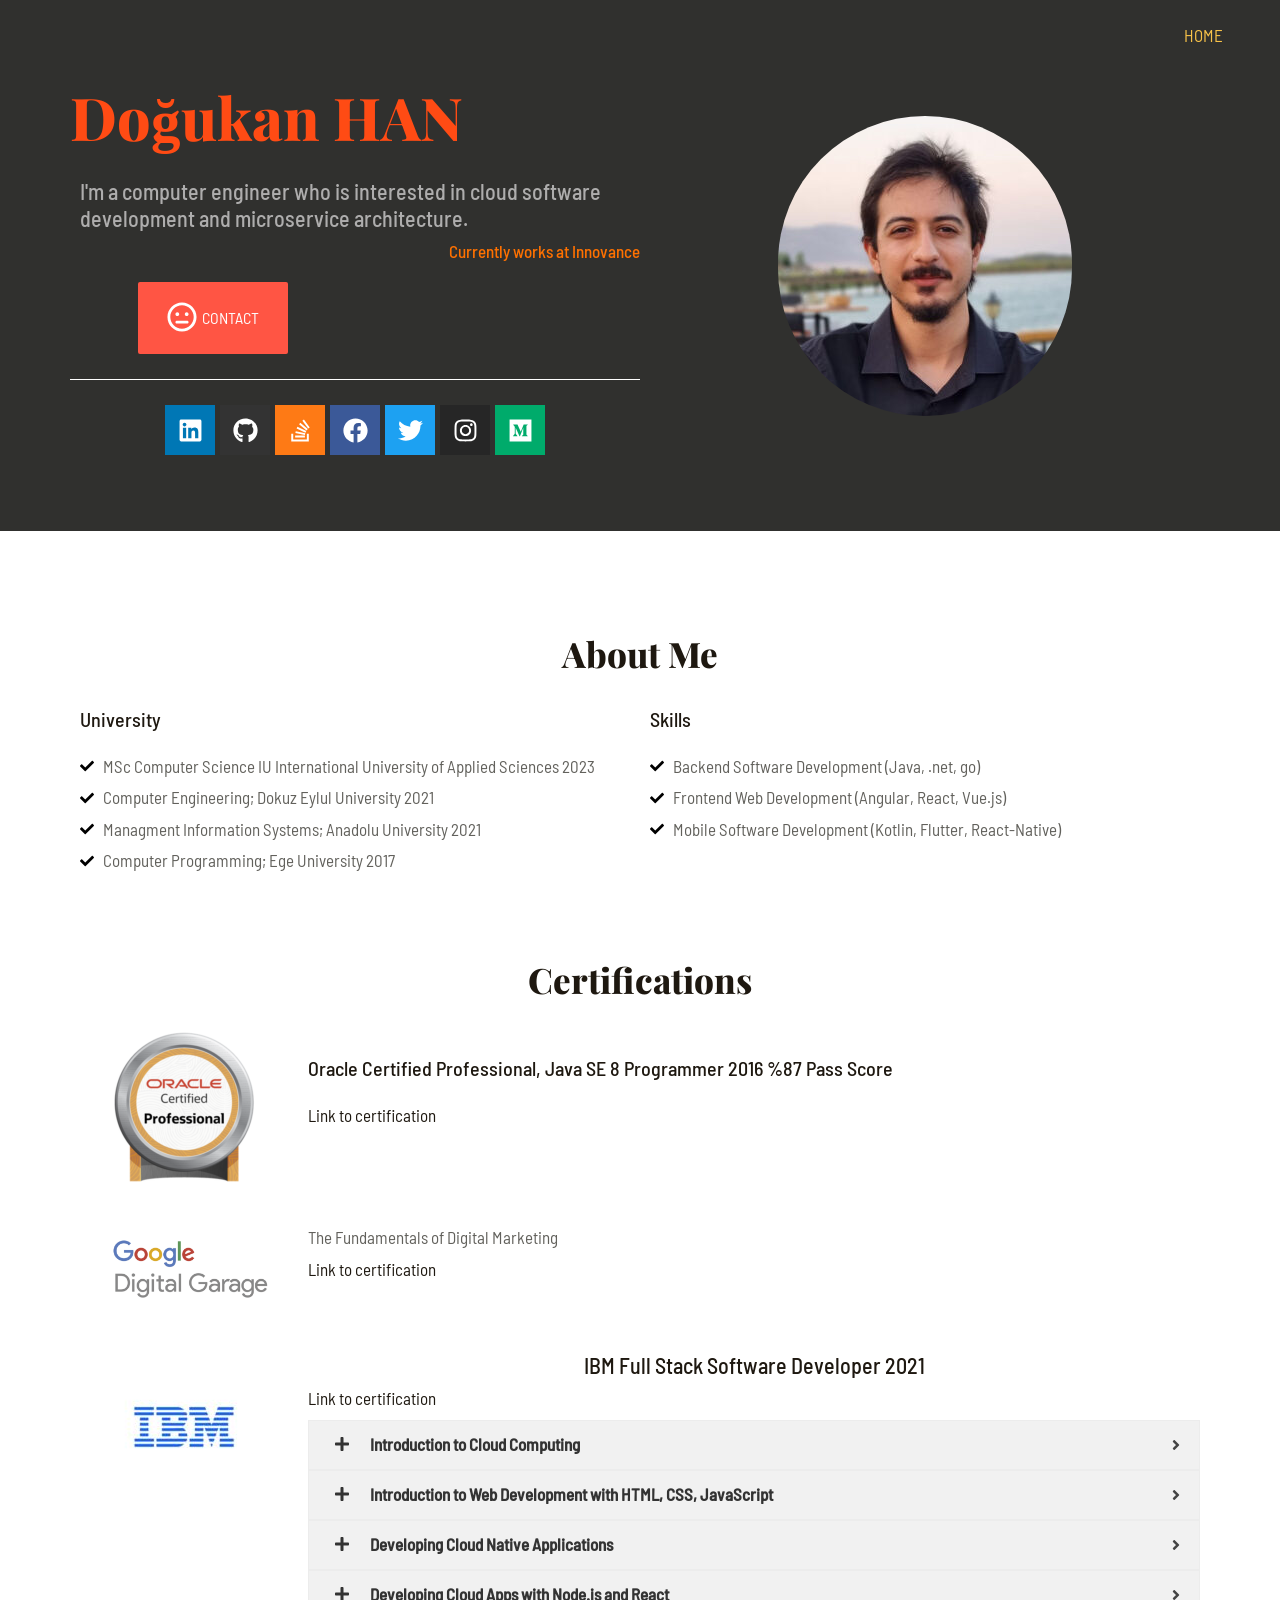
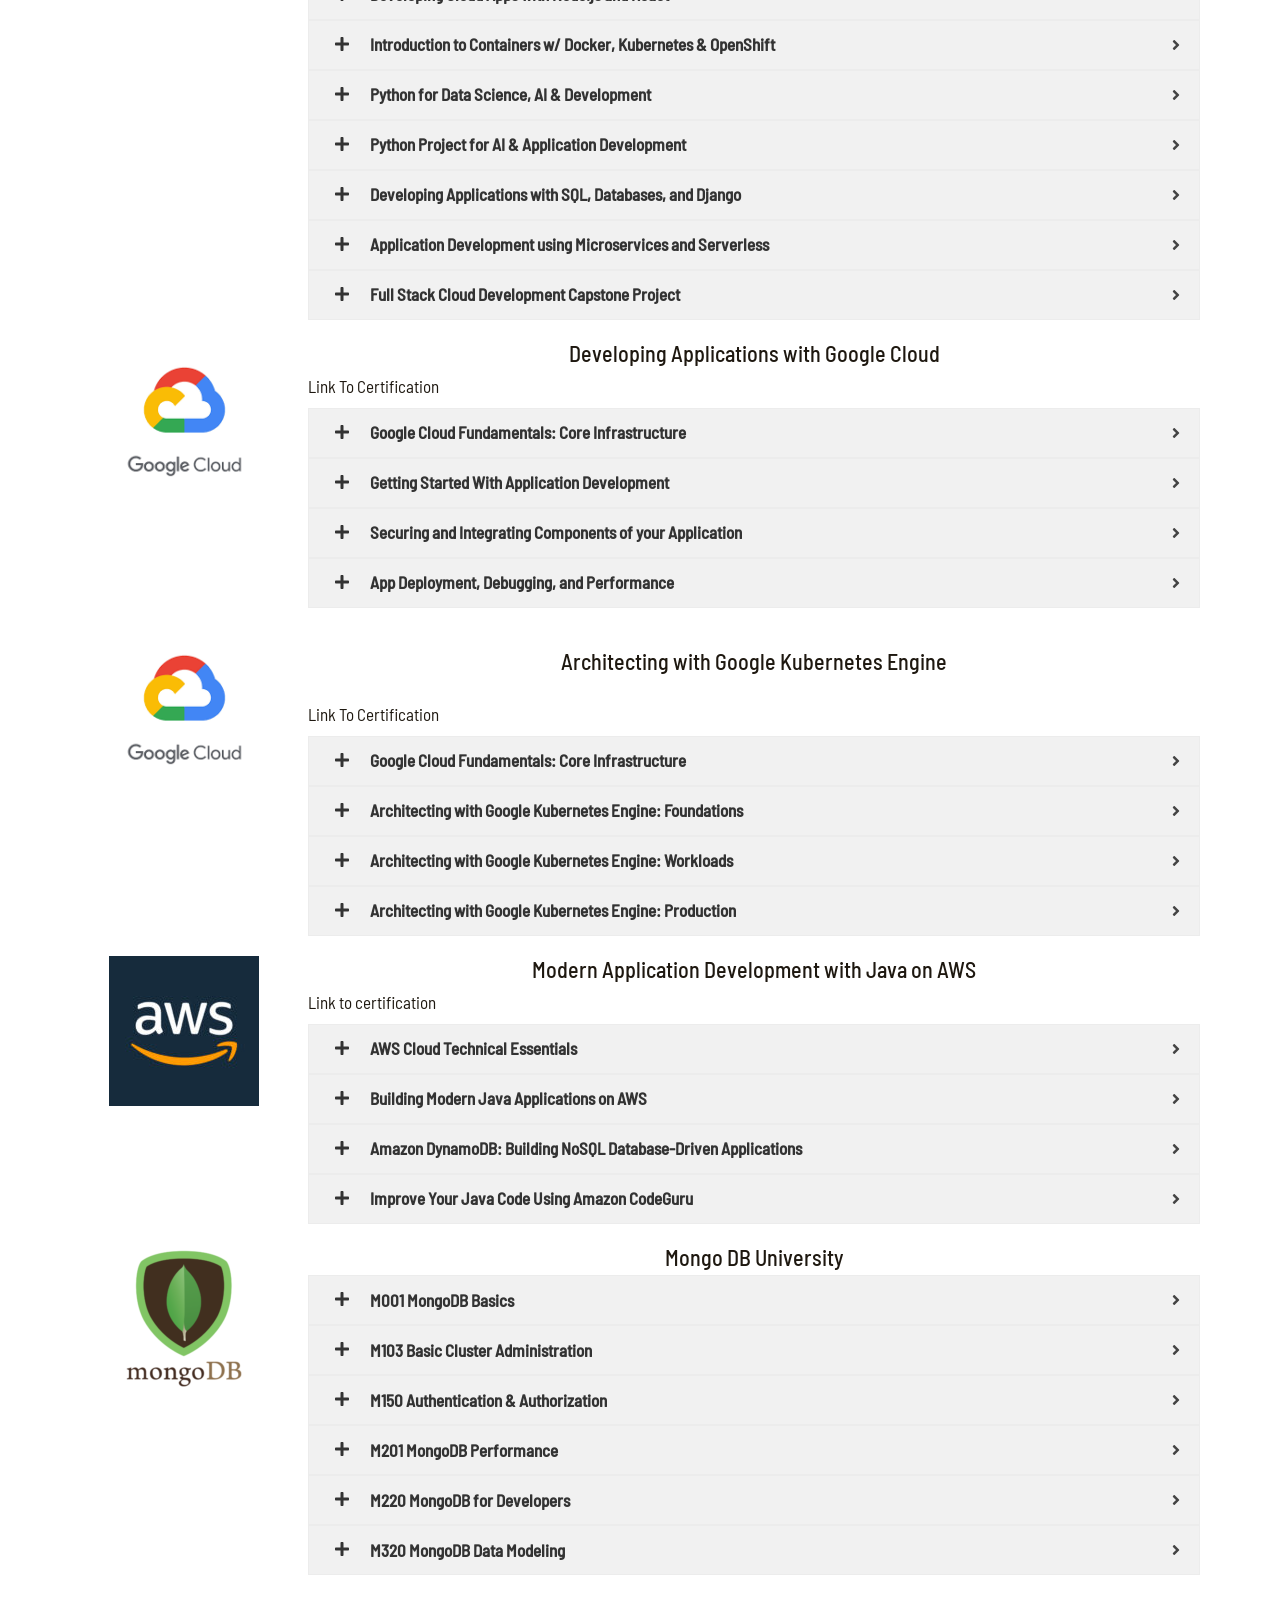
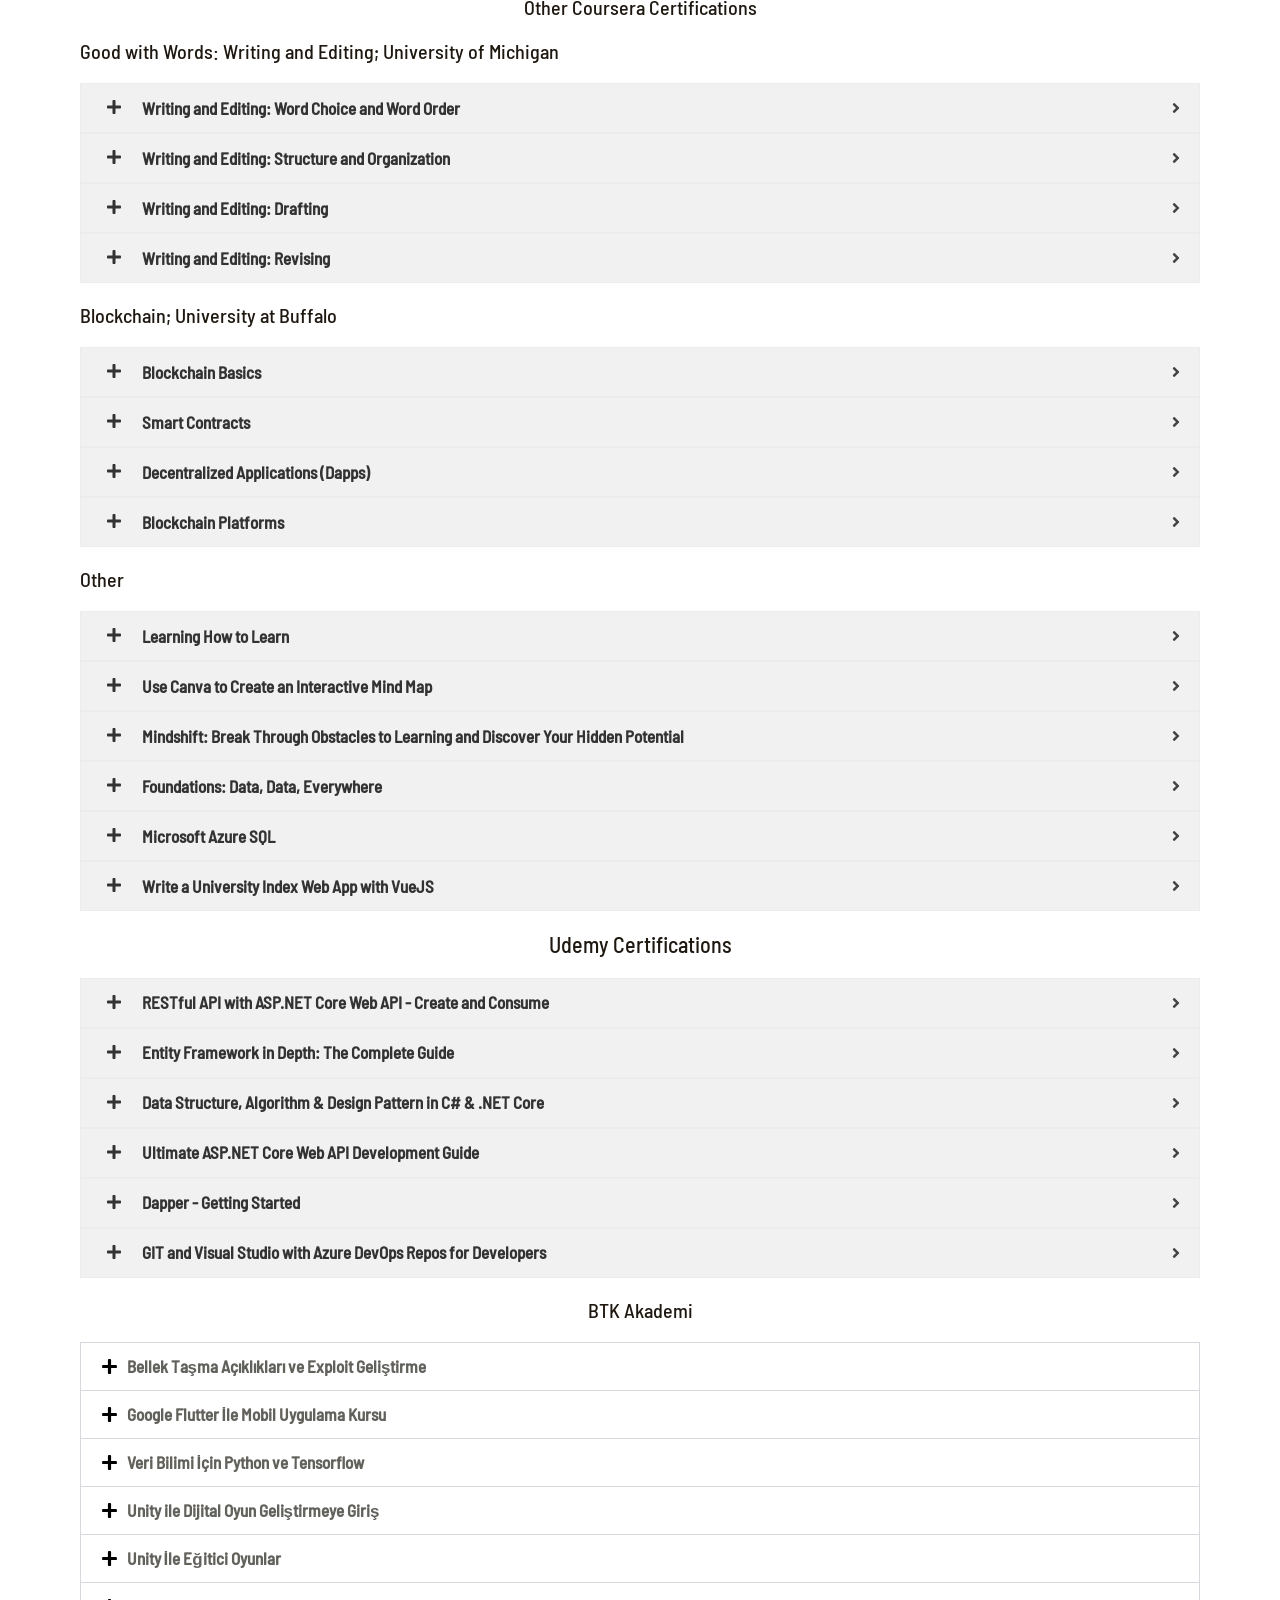
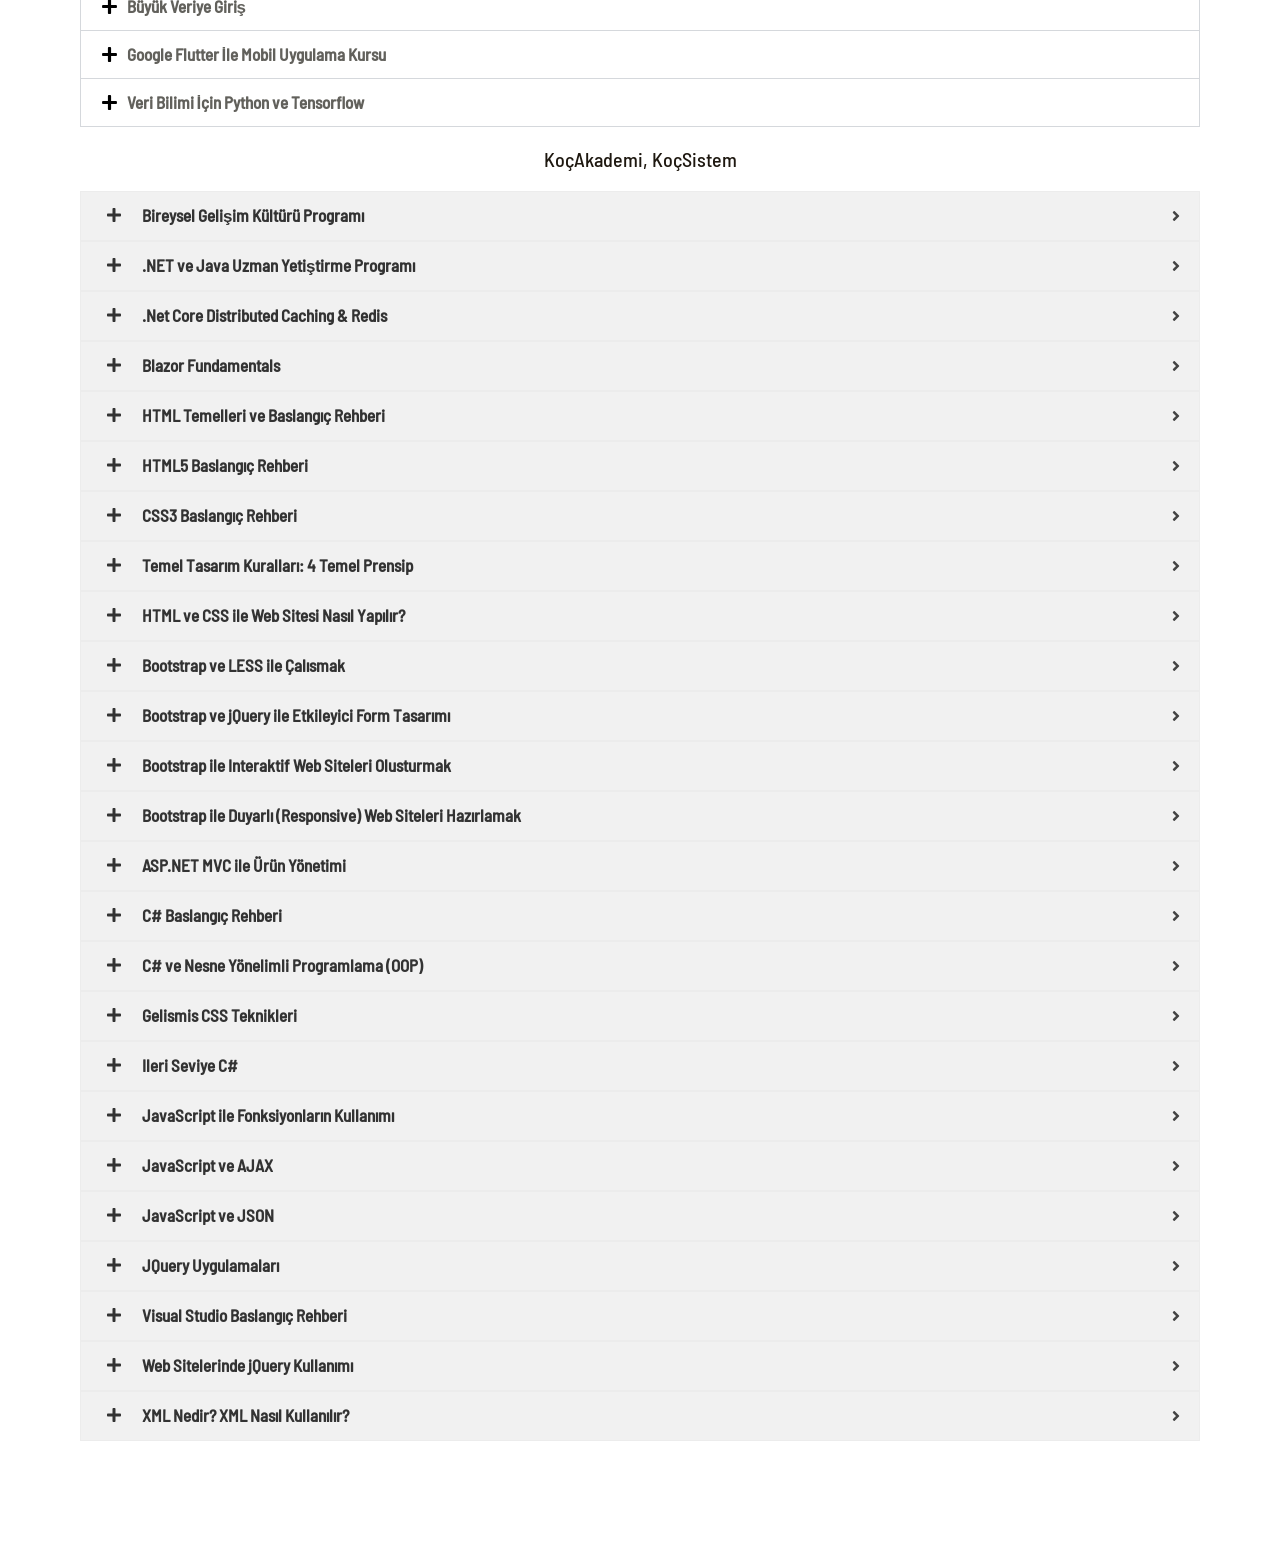
==== commit 7025d2ad: "Button remove" ====
--- a/index.html
+++ b/index.html
@@ -186,12 +186,7 @@
 <div class="elementor-element elementor-element-b8fe716 elementor-widget elementor-widget-eael-creative-button" data-element_type="widget" data-id="b8fe716">
 <div class="elementor-widget-container">
 <div class="eael-creative-button-wrapper">
-<a class="eael-creative-button eael-creative-button--default" data-text="Go!" href="/blog/">
-<div class="creative-button-inner">
-<span class="eael-creative-button-icon-left"><svg aria-hidden="true" class="e-font-icon-svg e-fas-user-edit" viewbox="0 0 640 512" xmlns="http://www.w3.org/2000/svg"><path d="M224 256c70.7 0 128-57.3 128-128S294.7 0 224 0 96 57.3 96 128s57.3 128 128 128zm89.6 32h-16.7c-22.2 10.2-46.9 16-72.9 16s-50.6-5.8-72.9-16h-16.7C60.2 288 0 348.2 0 422.4V464c0 26.5 21.5 48 48 48h274.9c-2.4-6.8-3.4-14-2.6-21.3l6.8-60.9 1.2-11.1 7.9-7.9 77.3-77.3c-24.5-27.7-60-45.5-99.9-45.5zm45.3 145.3l-6.8 61c-1.1 10.2 7.5 18.8 17.6 17.6l60.9-6.8 137.9-137.9-71.7-71.7-137.9 137.8zM633 268.9L595.1 231c-9.3-9.3-24.5-9.3-33.8 0l-37.8 37.8-4.1 4.1 71.8 71.7 41.8-41.8c9.3-9.4 9.3-24.5 0-33.9z"></path></svg></span>
-<span class="cretive-button-text">BLOG</span>
-</div>
-</a>
+
 </div>
 </div>
 </div>
